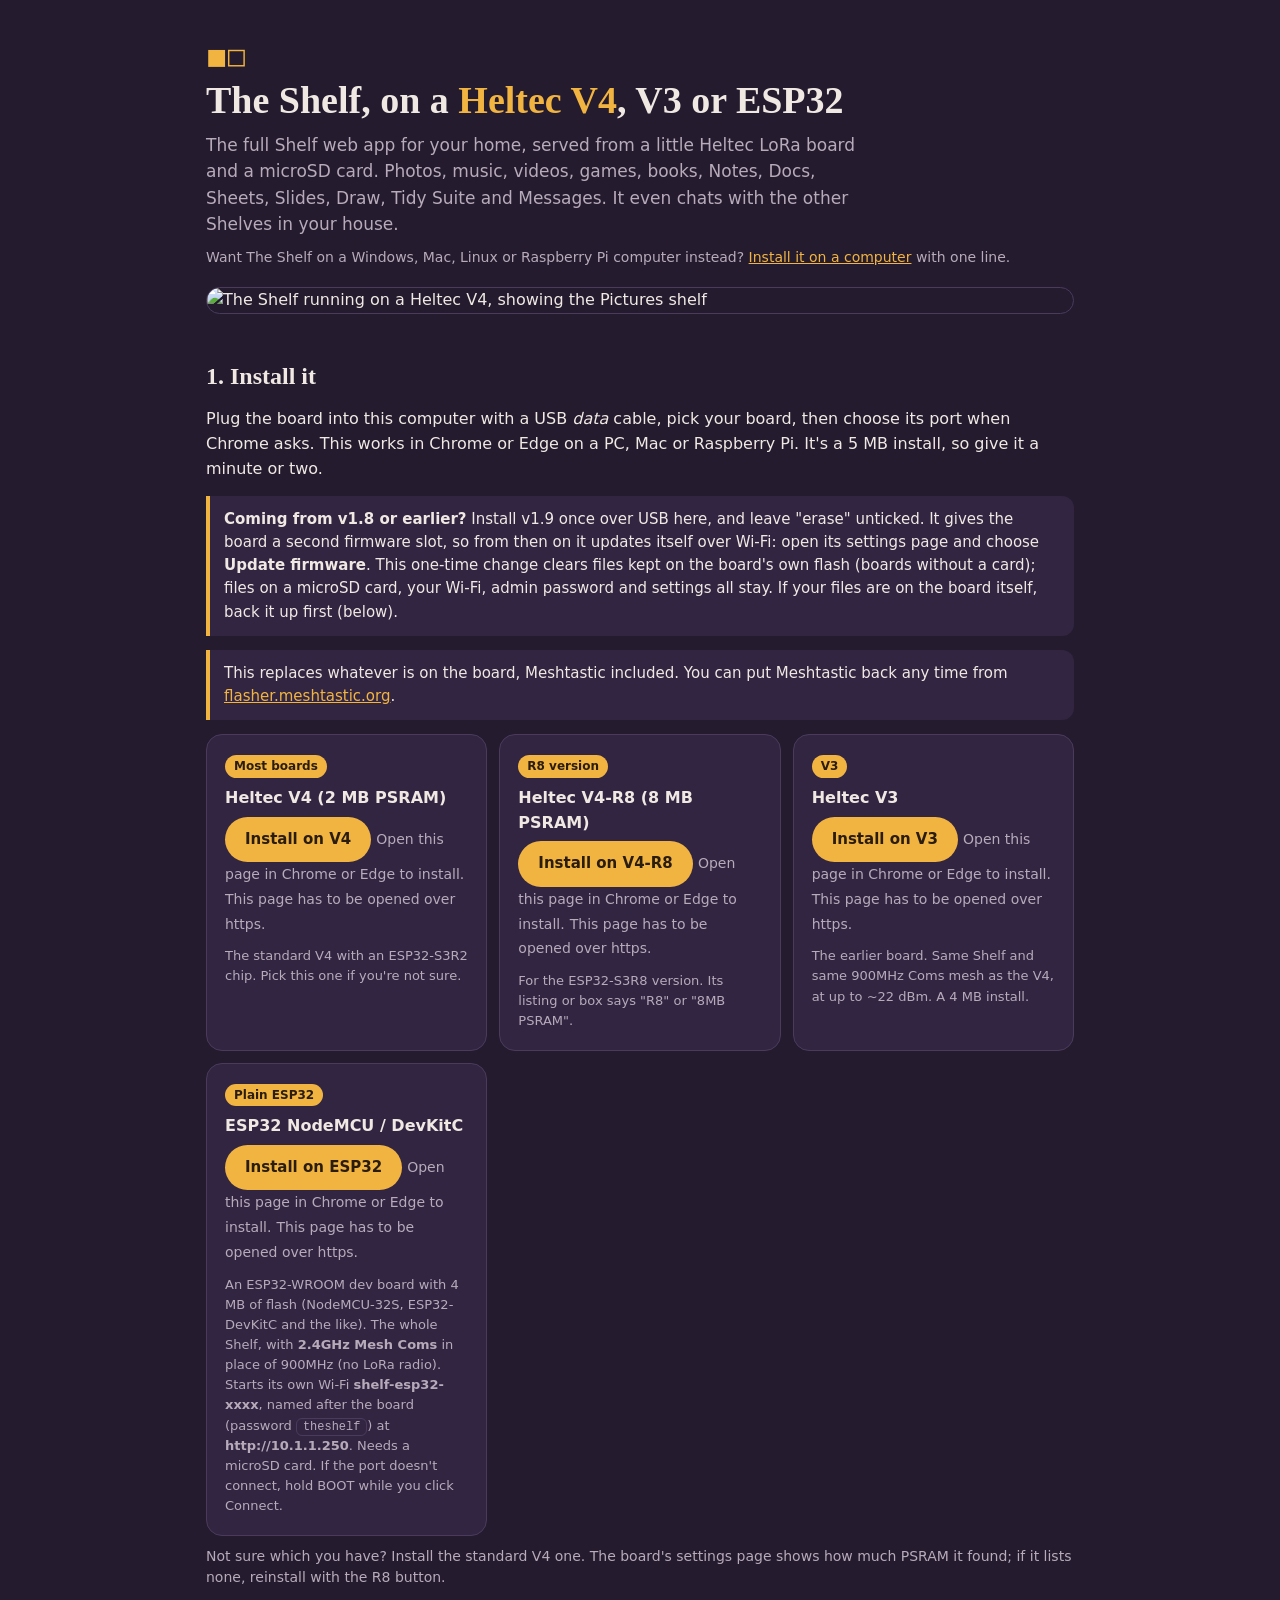
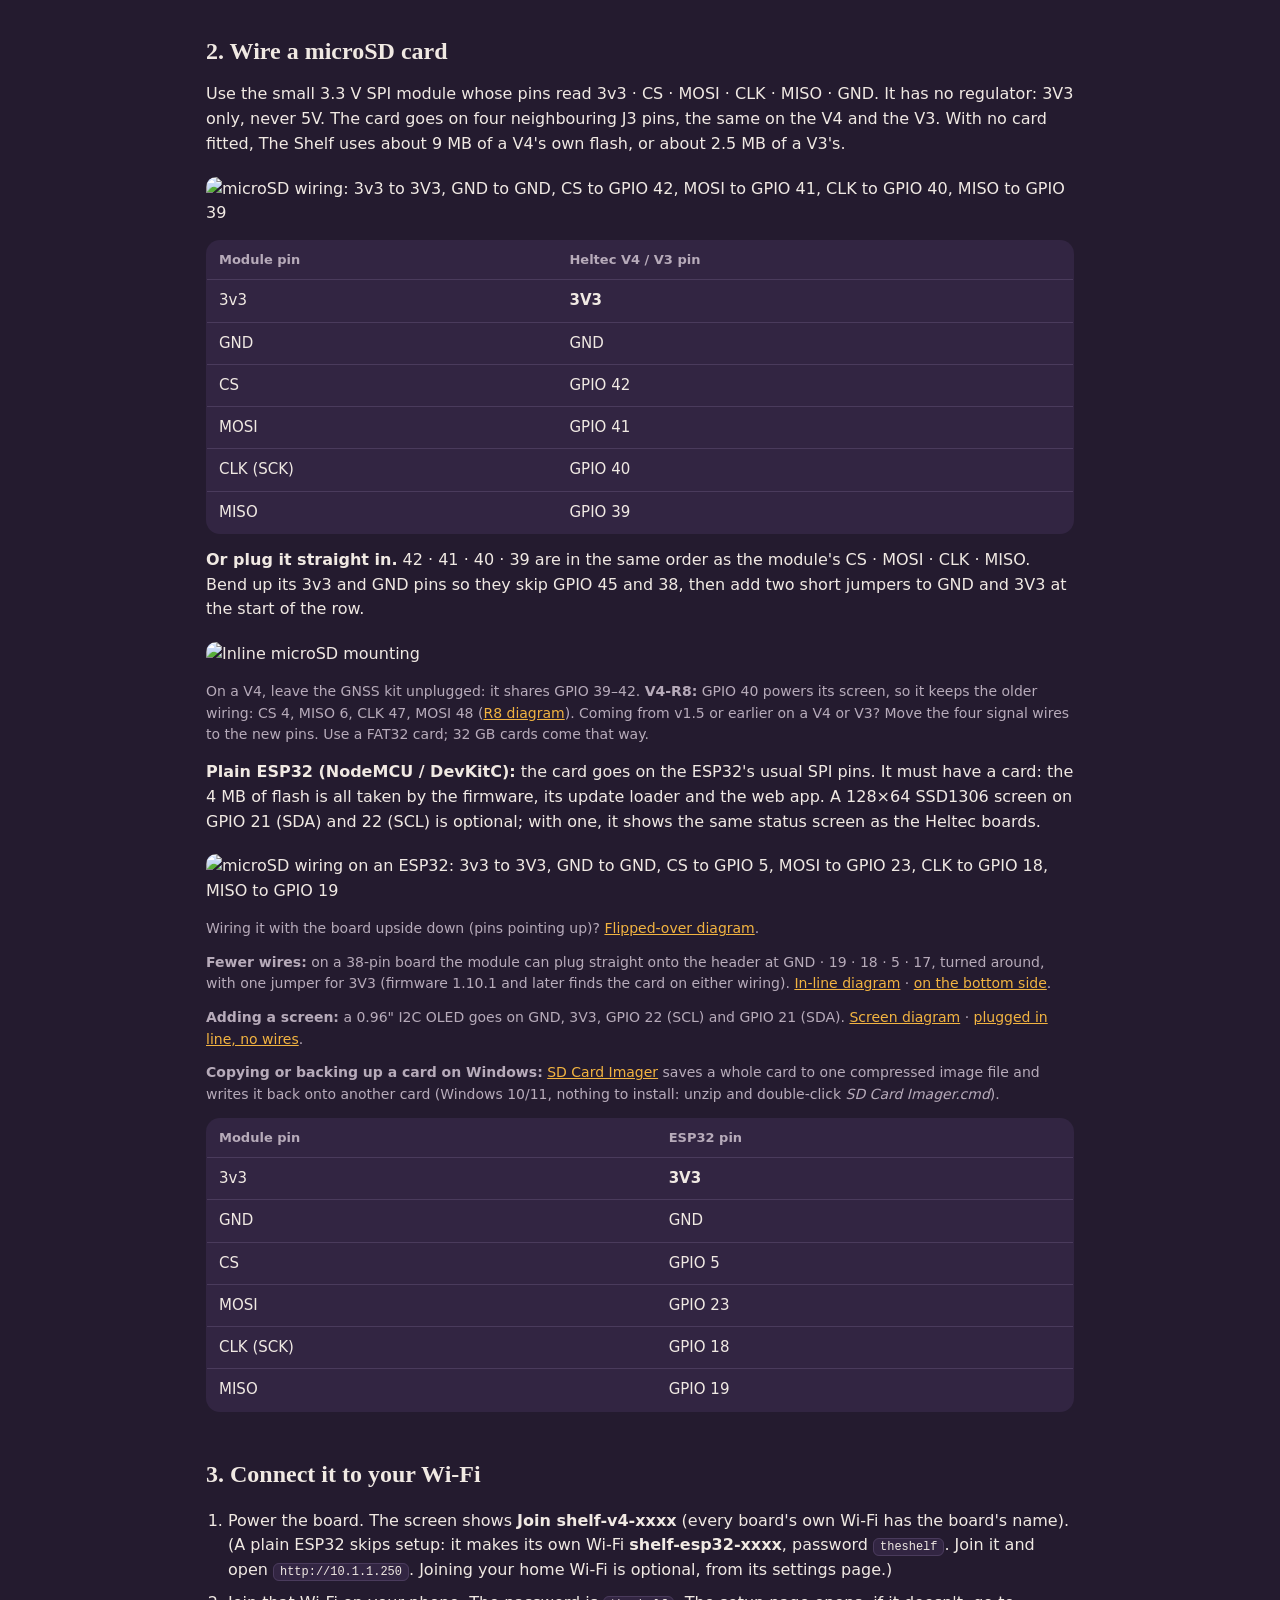
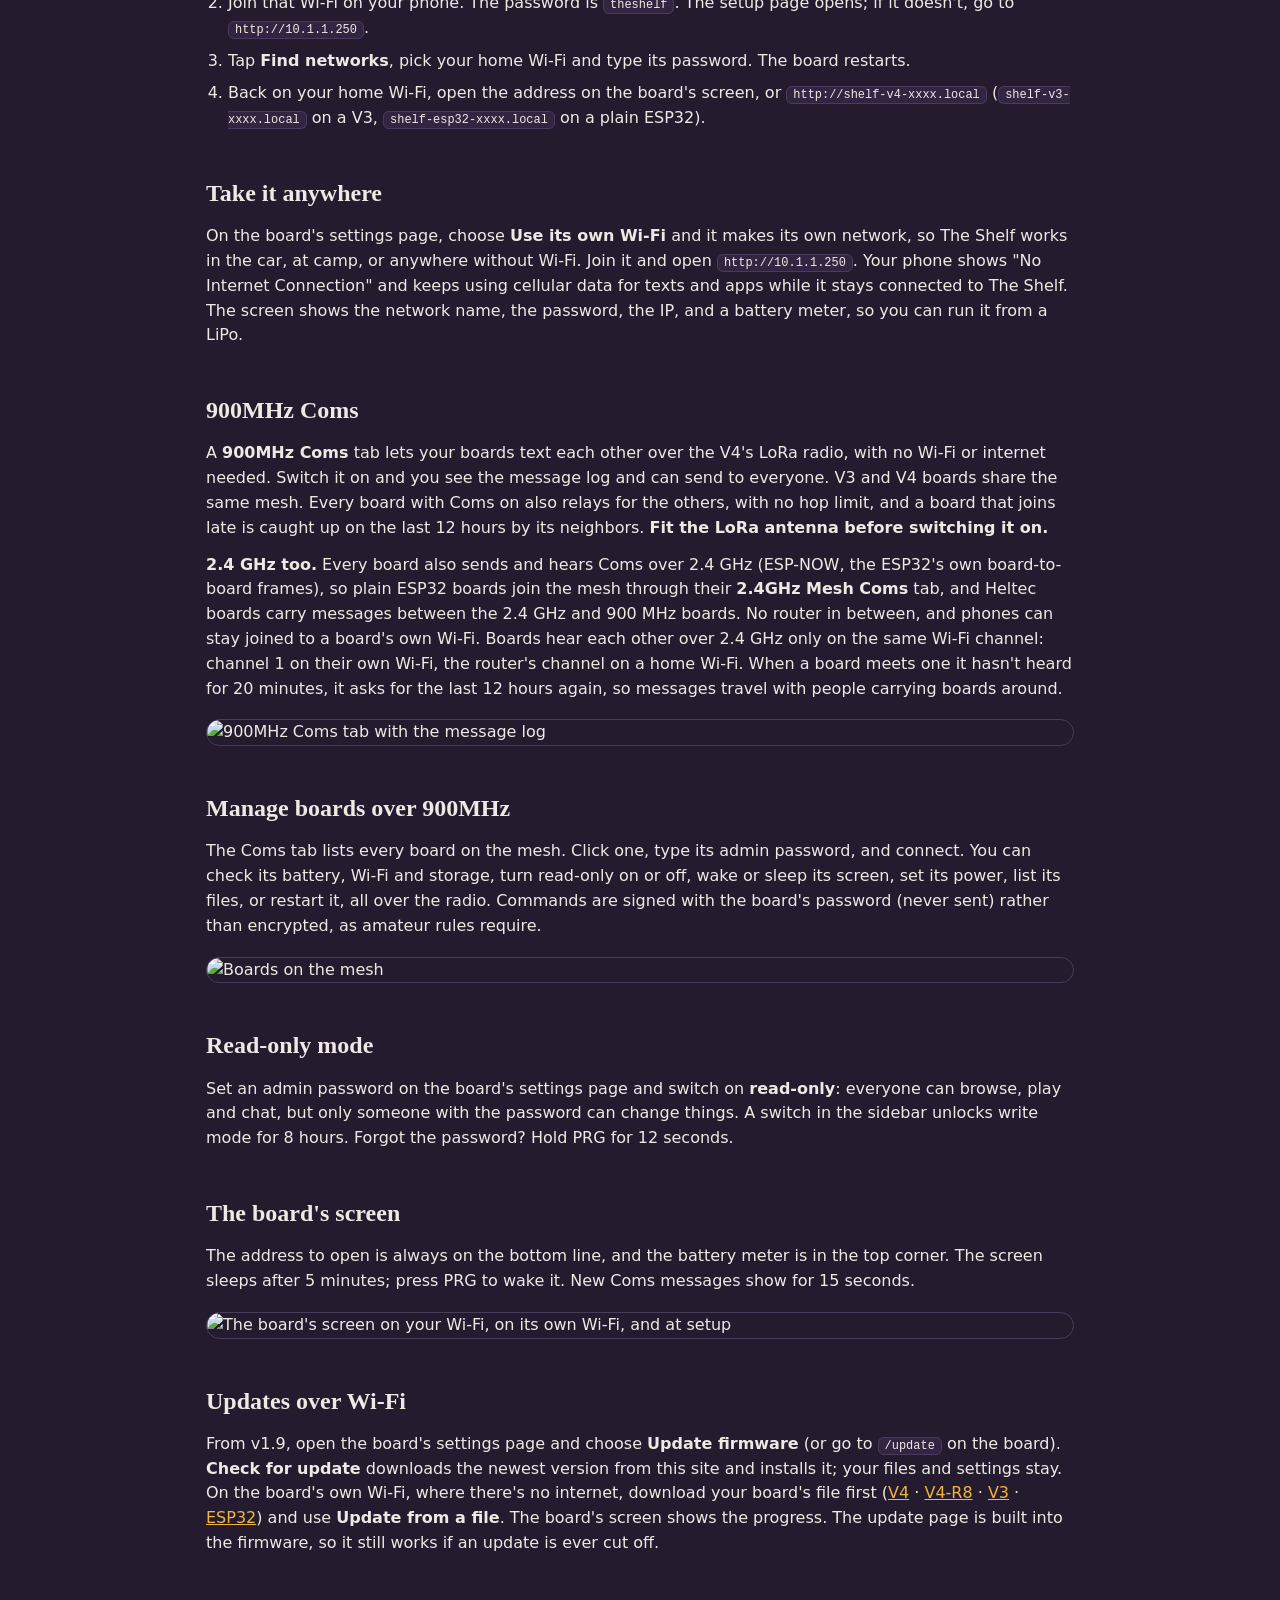
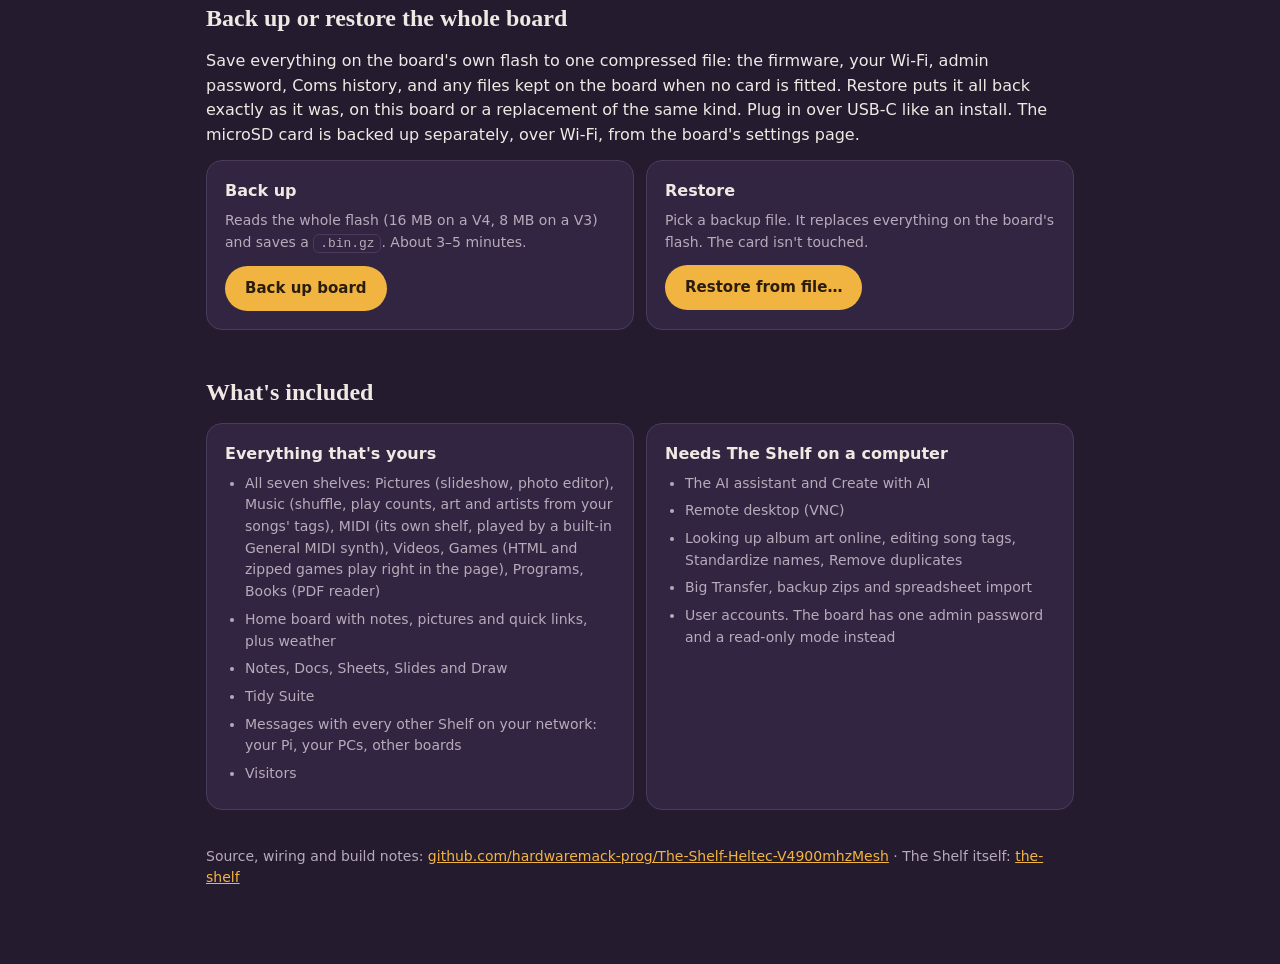
==== docs/index.html @ 6a8ba52c "1.13.1: every board's own Wi-Fi is at http://10.1.1.250 The Heltec V4 and V3 used the ESP32 default " ====
<!doctype html>
<html lang="en">
<head>
<meta charset="utf-8">
<meta name="viewport" content="width=device-width,initial-scale=1">
<title>The Shelf for Heltec &amp; ESP32</title>
<meta name="description" content="Install The Shelf on a Heltec WiFi LoRa 32 V4 or V3, or a plain ESP32 dev board, from your browser.">
<script type="module" src="https://unpkg.com/esp-web-tools@10.1.1/dist/web/install-button.js?module"></script>
<style>
:root{--ink:#241B2F;--surface:#322542;--text:#F0E9E3;--muted:#B7ABBA;--accent:#F2B441;--accent-ink:#2A1D0E;--divider:#4A3B5C;--coral:#E2725B;
  --serif:Georgia,'Iowan Old Style',Charter,serif;--sans:-apple-system,BlinkMacSystemFont,'Segoe UI',system-ui,sans-serif;color-scheme:dark}
*{box-sizing:border-box}
body{margin:0;background:var(--ink);color:var(--text);font-family:var(--sans);line-height:1.55}
.wrap{max-width:900px;margin:0 auto;padding:36px 16px 64px}
.mark{color:var(--accent);font-size:26px;letter-spacing:-2px}
h1{font-family:var(--serif);font-size:38px;margin:4px 0 0;line-height:1.1}
h1 span{color:var(--accent)}
.lead{color:var(--muted);font-size:17px;max-width:660px;margin:10px 0 0}
h2{font-family:var(--serif);font-size:24px;margin:44px 0 12px}
h3{font-size:16px;margin:0 0 6px}
p{margin:0 0 12px}
.grid{display:grid;grid-template-columns:repeat(auto-fit,minmax(260px,1fr));gap:12px}
.card{background:var(--surface);border:1px solid var(--divider);border-radius:16px;padding:18px}
.card small{color:var(--muted);display:block;margin-top:10px;font-size:13px}
.tag{display:inline-block;font-size:12px;font-weight:700;color:var(--accent-ink);background:var(--accent);border-radius:999px;padding:2px 9px;margin-bottom:8px}
esp-web-install-button button{font:inherit;font-weight:700;background:var(--accent);color:var(--accent-ink);border:0;border-radius:999px;padding:11px 20px;cursor:pointer;font-size:15px}
.warn{border-left:4px solid var(--accent);background:var(--surface);padding:12px 14px;border-radius:0 12px 12px 0;margin:14px 0;font-size:15px}
.muted{color:var(--muted);font-size:14px}
table{width:100%;border-collapse:collapse;font-size:15px;background:var(--surface);border:1px solid var(--divider);border-radius:14px;overflow:hidden}
th,td{text-align:left;padding:9px 12px;border-bottom:1px solid var(--divider)}
th{color:var(--muted);font-weight:600;font-size:13px}
tr:last-child td{border-bottom:0}
code{background:var(--surface);border:1px solid var(--divider);border-radius:6px;padding:1px 6px;font-size:.92em}
ol{padding-left:22px}ol li{margin-bottom:8px}
a{color:var(--accent)}
.shot{width:100%;border-radius:14px;border:1px solid var(--divider);display:block;margin:18px 0 0}
ul.ok{padding-left:20px;margin:0}ul.ok li{margin-bottom:6px}
.btn{font:inherit;font-weight:700;background:var(--accent);color:var(--accent-ink);border:0;border-radius:999px;padding:11px 20px;cursor:pointer;font-size:15px}
.btn:disabled{opacity:.5;cursor:default}
.fb-status{margin-top:12px;background:var(--surface);border:1px solid var(--divider);border-radius:14px;padding:14px 16px}
.fb-bar{height:8px;border-radius:999px;background:var(--divider);overflow:hidden;margin-bottom:8px}
.fb-bar div{height:100%;width:0;background:var(--accent);transition:width .2s}
</style>
</head>
<body>
<div class="wrap">
  <div class="mark">&#9724;&#9723;</div>
  <h1>The Shelf, on a <span>Heltec V4</span>, V3 or ESP32</h1>
  <p class="lead">The full Shelf web app for your home, served from a little Heltec LoRa board and a microSD card. Photos, music, videos, games, books, Notes, Docs, Sheets, Slides, Draw, Tidy Suite and Messages. It even chats with the other Shelves in your house.</p>
  <p class="muted" style="margin-top:10px">Want The Shelf on a Windows, Mac, Linux or Raspberry Pi computer instead? <a href="pc.html">Install it on a computer</a> with one line.</p>
  <img class="shot" src="screenshot-pictures.png" alt="The Shelf running on a Heltec V4, showing the Pictures shelf">

  <h2>1. Install it</h2>
  <p>Plug the board into this computer with a USB <i>data</i> cable, pick your board, then choose its port when Chrome asks. This works in Chrome or Edge on a PC, Mac or Raspberry Pi. It's a 5 MB install, so give it a minute or two.</p>
  <div class="warn"><b>Coming from v1.8 or earlier?</b> Install v1.9 once over USB here, and leave "erase" unticked. It gives the board a second firmware slot, so from then on it updates itself over Wi-Fi: open its settings page and choose <b>Update firmware</b>. This one-time change clears files kept on the board's own flash (boards without a card); files on a microSD card, your Wi-Fi, admin password and settings all stay. If your files are on the board itself, back it up first (below).</div>
  <div class="warn">This replaces whatever is on the board, Meshtastic included. You can put Meshtastic back any time from <a href="https://flasher.meshtastic.org">flasher.meshtastic.org</a>.</div>
  <div class="grid">
    <div class="card">
      <span class="tag">Most boards</span>
      <h3>Heltec V4 (2 MB PSRAM)</h3>
      <esp-web-install-button manifest="manifest-shelf-v4.json">
        <button slot="activate">Install on V4</button>
        <span slot="unsupported" class="muted">Open this page in Chrome or Edge to install.</span>
        <span slot="not-allowed" class="muted">This page has to be opened over https.</span>
      </esp-web-install-button>
      <small>The standard V4 with an ESP32-S3R2 chip. Pick this one if you're not sure.</small>
    </div>
    <div class="card">
      <span class="tag">R8 version</span>
      <h3>Heltec V4-R8 (8 MB PSRAM)</h3>
      <esp-web-install-button manifest="manifest-shelf-v4-r8.json">
        <button slot="activate">Install on V4-R8</button>
        <span slot="unsupported" class="muted">Open this page in Chrome or Edge to install.</span>
        <span slot="not-allowed" class="muted">This page has to be opened over https.</span>
      </esp-web-install-button>
      <small>For the ESP32-S3R8 version. Its listing or box says "R8" or "8MB PSRAM".</small>
    </div>
    <div class="card">
      <span class="tag">V3</span>
      <h3>Heltec V3</h3>
      <esp-web-install-button manifest="manifest-shelf-v3.json">
        <button slot="activate">Install on V3</button>
        <span slot="unsupported" class="muted">Open this page in Chrome or Edge to install.</span>
        <span slot="not-allowed" class="muted">This page has to be opened over https.</span>
      </esp-web-install-button>
      <small>The earlier board. Same Shelf and same 900MHz Coms mesh as the V4, at up to ~22 dBm. A 4 MB install.</small>
    </div>
    <div class="card">
      <span class="tag">Plain ESP32</span>
      <h3>ESP32 NodeMCU / DevKitC</h3>
      <esp-web-install-button manifest="manifest-shelf-esp32.json">
        <button slot="activate">Install on ESP32</button>
        <span slot="unsupported" class="muted">Open this page in Chrome or Edge to install.</span>
        <span slot="not-allowed" class="muted">This page has to be opened over https.</span>
      </esp-web-install-button>
      <small>An ESP32-WROOM dev board with 4 MB of flash (NodeMCU-32S, ESP32-DevKitC and the like). The whole Shelf, with <b>2.4GHz Mesh Coms</b> in place of 900MHz (no LoRa radio). Starts its own Wi-Fi <b>shelf-esp32-xxxx</b>, named after the board (password <code>theshelf</code>) at <b>http://10.1.1.250</b>. Needs a microSD card. If the port doesn't connect, hold BOOT while you click Connect.</small>
    </div>
  </div>
  <p class="muted" style="margin-top:10px">Not sure which you have? Install the standard V4 one. The board's settings page shows how much PSRAM it found; if it lists none, reinstall with the R8 button.</p>

  <h2>2. Wire a microSD card</h2>
  <p>Use the small 3.3 V SPI module whose pins read 3v3 · CS · MOSI · CLK · MISO · GND. It has no regulator: 3V3 only, never 5V. The card goes on four neighbouring J3 pins, the same on the V4 and the V3. With no card fitted, The Shelf uses about 9 MB of a V4's own flash, or about 2.5 MB of a V3's.</p>
  <img src="sd-wiring-shelf-v4.png" alt="microSD wiring: 3v3 to 3V3, GND to GND, CS to GPIO 42, MOSI to GPIO 41, CLK to GPIO 40, MISO to GPIO 39" style="width:100%;max-width:900px;border-radius:10px;margin:8px 0 14px">
  <table>
    <tr><th>Module pin</th><th>Heltec V4 / V3 pin</th></tr>
    <tr><td>3v3</td><td><b>3V3</b></td></tr>
    <tr><td>GND</td><td>GND</td></tr>
    <tr><td>CS</td><td>GPIO 42</td></tr>
    <tr><td>MOSI</td><td>GPIO 41</td></tr>
    <tr><td>CLK (SCK)</td><td>GPIO 40</td></tr>
    <tr><td>MISO</td><td>GPIO 39</td></tr>
  </table>
  <p style="margin-top:14px"><b>Or plug it straight in.</b> 42 · 41 · 40 · 39 are in the same order as the module's CS · MOSI · CLK · MISO. Bend up its 3v3 and GND pins so they skip GPIO 45 and 38, then add two short jumpers to GND and 3V3 at the start of the row.</p>
  <img src="sd-inline-shelf.png" alt="Inline microSD mounting" style="width:100%;max-width:900px;border-radius:10px;margin:8px 0 14px">
  <p class="muted">On a V4, leave the GNSS kit unplugged: it shares GPIO 39–42. <b>V4-R8:</b> GPIO 40 powers its screen, so it keeps the older wiring: CS 4, MISO 6, CLK 47, MOSI 48 (<a href="sd-wiring-shelf-v4-r8.png">R8 diagram</a>). Coming from v1.5 or earlier on a V4 or V3? Move the four signal wires to the new pins. Use a FAT32 card; 32 GB cards come that way.</p>
  <p style="margin-top:14px"><b>Plain ESP32 (NodeMCU / DevKitC):</b> the card goes on the ESP32's usual SPI pins. It must have a card: the 4 MB of flash is all taken by the firmware, its update loader and the web app. A 128&times;64 SSD1306 screen on GPIO 21 (SDA) and 22 (SCL) is optional; with one, it shows the same status screen as the Heltec boards.</p>
  <img src="sd-wiring-shelf-esp32.png" alt="microSD wiring on an ESP32: 3v3 to 3V3, GND to GND, CS to GPIO 5, MOSI to GPIO 23, CLK to GPIO 18, MISO to GPIO 19" style="width:100%;max-width:900px;border-radius:10px;margin:8px 0 14px">
  <p class="muted">Wiring it with the board upside down (pins pointing up)? <a href="sd-wiring-shelf-esp32-flipped.png">Flipped-over diagram</a>.</p>
  <p class="muted"><b>Fewer wires:</b> on a 38-pin board the module can plug straight onto the header at GND · 19 · 18 · 5 · 17, turned around, with one jumper for 3V3 (firmware 1.10.1 and later finds the card on either wiring). <a href="sd-wiring-shelf-esp32-inline.png">In-line diagram</a> · <a href="sd-wiring-shelf-esp32-inline-flipped.png">on the bottom side</a>.</p>
  <p class="muted"><b>Adding a screen:</b> a 0.96" I2C OLED goes on GND, 3V3, GPIO 22 (SCL) and GPIO 21 (SDA). <a href="oled-wiring-shelf-esp32.png">Screen diagram</a> · <a href="oled-wiring-shelf-esp32-inline.png">plugged in line, no wires</a>.</p>
  <p class="muted"><b>Copying or backing up a card on Windows:</b> <a href="SD-Card-Imager.zip" download>SD Card Imager</a> saves a whole card to one compressed image file and writes it back onto another card (Windows 10/11, nothing to install: unzip and double-click <i>SD Card Imager.cmd</i>).</p>
  <table>
    <tr><th>Module pin</th><th>ESP32 pin</th></tr>
    <tr><td>3v3</td><td><b>3V3</b></td></tr>
    <tr><td>GND</td><td>GND</td></tr>
    <tr><td>CS</td><td>GPIO 5</td></tr>
    <tr><td>MOSI</td><td>GPIO 23</td></tr>
    <tr><td>CLK (SCK)</td><td>GPIO 18</td></tr>
    <tr><td>MISO</td><td>GPIO 19</td></tr>
  </table>

  <h2>3. Connect it to your Wi-Fi</h2>
  <ol>
    <li>Power the board. The screen shows <b>Join shelf-v4-xxxx</b> (every board's own Wi-Fi has the board's name). (A plain ESP32 skips setup: it makes its own Wi-Fi <b>shelf-esp32-xxxx</b>, password <code>theshelf</code>. Join it and open <code>http://10.1.1.250</code>. Joining your home Wi-Fi is optional, from its settings page.)</li>
    <li>Join that Wi-Fi on your phone. The password is <code>theshelf</code>. The setup page opens; if it doesn't, go to <code>http://10.1.1.250</code>.</li>
    <li>Tap <b>Find networks</b>, pick your home Wi-Fi and type its password. The board restarts.</li>
    <li>Back on your home Wi-Fi, open the address on the board's screen, or <code>http://shelf-v4-xxxx.local</code> (<code>shelf-v3-xxxx.local</code> on a V3, <code>shelf-esp32-xxxx.local</code> on a plain ESP32).</li>
  </ol>

  <h2>Take it anywhere</h2>
  <p>On the board's settings page, choose <b>Use its own Wi-Fi</b> and it makes its own network, so The Shelf works in the car, at camp, or anywhere without Wi-Fi. Join it and open <code>http://10.1.1.250</code>. Your phone shows "No Internet Connection" and keeps using cellular data for texts and apps while it stays connected to The Shelf. The screen shows the network name, the password, the IP, and a battery meter, so you can run it from a LiPo.</p>

  <h2>900MHz Coms</h2>
  <p>A <b>900MHz Coms</b> tab lets your boards text each other over the V4's LoRa radio, with no Wi-Fi or internet needed. Switch it on and you see the message log and can send to everyone. V3 and V4 boards share the same mesh. Every board with Coms on also relays for the others, with no hop limit, and a board that joins late is caught up on the last 12 hours by its neighbors. <b>Fit the LoRa antenna before switching it on.</b></p>
  <p><b>2.4 GHz too.</b> Every board also sends and hears Coms over 2.4 GHz (ESP-NOW, the ESP32's own board-to-board frames), so plain ESP32 boards join the mesh through their <b>2.4GHz Mesh Coms</b> tab, and Heltec boards carry messages between the 2.4 GHz and 900 MHz boards. No router in between, and phones can stay joined to a board's own Wi-Fi. Boards hear each other over 2.4 GHz only on the same Wi-Fi channel: channel 1 on their own Wi-Fi, the router's channel on a home Wi-Fi. When a board meets one it hasn't heard for 20 minutes, it asks for the last 12 hours again, so messages travel with people carrying boards around.</p>
  <img class="shot" src="screenshots/coms-desktop.png" alt="900MHz Coms tab with the message log">
  <h2>Manage boards over 900MHz</h2>
  <p>The Coms tab lists every board on the mesh. Click one, type its admin password, and connect. You can check its battery, Wi-Fi and storage, turn read-only on or off, wake or sleep its screen, set its power, list its files, or restart it, all over the radio. Commands are signed with the board's password (never sent) rather than encrypted, as amateur rules require.</p>
  <img class="shot" src="screenshots/coms-devices.png" alt="Boards on the mesh">
  <h2>Read-only mode</h2>
  <p>Set an admin password on the board's settings page and switch on <b>read-only</b>: everyone can browse, play and chat, but only someone with the password can change things. A switch in the sidebar unlocks write mode for 8 hours. Forgot the password? Hold PRG for 12 seconds.</p>
  <h2>The board's screen</h2>
  <p>The address to open is always on the bottom line, and the battery meter is in the top corner. The screen sleeps after 5 minutes; press PRG to wake it. New Coms messages show for 15 seconds.</p>
  <img class="shot" src="screenshots/oled-all.png" alt="The board's screen on your Wi-Fi, on its own Wi-Fi, and at setup" style="image-rendering:pixelated">


  <h2>Updates over Wi-Fi</h2>
  <p>From v1.9, open the board's settings page and choose <b>Update firmware</b> (or go to <code>/update</code> on the board). <b>Check for update</b> downloads the newest version from this site and installs it; your files and settings stay. On the board's own Wi-Fi, where there's no internet, download your board's file first (<a href="firmware/shelf-v4-main.bin" download>V4</a> · <a href="firmware/shelf-v4-r8-main.bin" download>V4-R8</a> · <a href="firmware/shelf-v3-main.bin" download>V3</a> · <a href="firmware/shelf-esp32-main.bin" download>ESP32</a>) and use <b>Update from a file</b>. The board's screen shows the progress. The update page is built into the firmware, so it still works if an update is ever cut off.</p>

  <h2 id="backup">Back up or restore the whole board</h2>
  <p>Save everything on the board's own flash to one compressed file: the firmware, your Wi-Fi, admin password, Coms history, and any files kept on the board when no card is fitted. Restore puts it all back exactly as it was, on this board or a replacement of the same kind. Plug in over USB-C like an install. The microSD card is backed up separately, over Wi-Fi, from the board's settings page.</p>
  <div class="grid">
    <div class="card">
      <h3>Back up</h3>
      <p class="muted">Reads the whole flash (16 MB on a V4, 8 MB on a V3) and saves a <code>.bin.gz</code>. About 3–5 minutes.</p>
      <button class="btn" id="fbBackup">Back up board</button>
    </div>
    <div class="card">
      <h3>Restore</h3>
      <p class="muted">Pick a backup file. It replaces everything on the board's flash. The card isn't touched.</p>
      <button class="btn" id="fbRestore">Restore from file…</button>
      <input type="file" id="fbFile" accept=".gz,.bin" hidden>
    </div>
  </div>
  <div id="fbStatus" class="fb-status" hidden>
    <div class="fb-bar"><div id="fbFill"></div></div>
    <div id="fbMsg" class="muted"></div>
  </div>


  <h2>What's included</h2>
  <div class="grid">
    <div class="card"><h3>Everything that's yours</h3><ul class="ok muted">
      <li>All seven shelves: Pictures (slideshow, photo editor), Music (shuffle, play counts, art and artists from your songs' tags), MIDI (its own shelf, played by a built-in General MIDI synth), Videos, Games (HTML and zipped games play right in the page), Programs, Books (PDF reader)</li>
      <li>Home board with notes, pictures and quick links, plus weather</li>
      <li>Notes, Docs, Sheets, Slides and Draw</li>
      <li>Tidy Suite</li>
      <li>Messages with every other Shelf on your network: your Pi, your PCs, other boards</li>
      <li>Visitors</li>
    </ul></div>
    <div class="card"><h3>Needs The Shelf on a computer</h3><ul class="ok muted">
      <li>The AI assistant and Create with AI</li>
      <li>Remote desktop (VNC)</li>
      <li>Looking up album art online, editing song tags, Standardize names, Remove duplicates</li>
      <li>Big Transfer, backup zips and spreadsheet import</li>
      <li>User accounts. The board has one admin password and a read-only mode instead</li>
    </ul></div>
  </div>

  <p class="muted" style="margin-top:36px">Source, wiring and build notes: <a href="https://github.com/hardwaremack-prog/The-Shelf-Heltec-V4900mhzMesh">github.com/hardwaremack-prog/The-Shelf-Heltec-V4900mhzMesh</a> &middot; The Shelf itself: <a href="https://github.com/hardwaremack-prog/the-shelf">the-shelf</a></p>
</div>
<script type="module">
// Whole-board flash backup and restore over USB, with esptool-js.
const ESPTOOL = 'https://unpkg.com/esptool-js@0.5.7/bundle.js';
const $ = id => document.getElementById(id);
const busy = on => { $('fbBackup').disabled = $('fbRestore').disabled = on; };
const show = (msg, frac) => {
  $('fbStatus').hidden = false; $('fbMsg').textContent = msg;
  if (frac != null) $('fbFill').style.width = Math.round(frac * 100) + '%';
};
const mb = n => n < 1048576 ? Math.max(1, Math.round(n / 1024)) + ' KB' : (n / 1048576).toFixed(1) + ' MB';

if (!('serial' in navigator)) {
  for (const id of ['fbBackup', 'fbRestore']) $(id).disabled = true;
  show('Open this page in Chrome or Edge on a computer to back up or restore over USB.');
}

async function connect() {
  const { ESPLoader, Transport } = await import(ESPTOOL);
  const port = await navigator.serial.requestPort();
  const transport = new Transport(port, true);
  const terminal = { clean() {}, writeLine() {}, write() {} };
  const loader = new ESPLoader({ transport, baudrate: 921600, romBaudrate: 115200, terminal });
  show('Connecting to the board…', 0);
  const chip = await loader.main();
  const bytes = (await loader.getFlashSize()) * 1024;
  if (!bytes) throw new Error("Couldn't read the board's flash size.");
  return { loader, transport, chip, bytes };
}
async function done(c) {
  try { await c.loader.after('hard_reset'); } catch {}
  try { await c.transport.disconnect(); } catch {}
}
function friendly(e) {
  const m = String(e && e.message || e);
  if (/No port selected|NotFoundError/i.test(m)) return 'No board picked.';
  if (/open|busy|in use/i.test(m)) return 'The port is busy. Close any other page or app using the board (another tab, Arduino, a serial monitor) and try again.';
  return m + '. Unplug the board, plug it back in, and try again. If it keeps failing, hold BOOT while plugging it in.';
}

$('fbBackup').onclick = async () => {
  let c; busy(true);
  try {
    c = await connect();
    const t0 = Date.now();
    const data = await c.loader.readFlash(0, c.bytes, (_p, got, total) => {
      const s = (Date.now() - t0) / 1000, left = got ? s * (total - got) / got : 0;
      show(`Reading ${mb(got)} of ${mb(total)}` + (got > 65536 ? ` · about ${Math.ceil(left / 60)} min left` : ''), got / total);
    });
    await done(c); c = null;
    show('Compressing…', 1);
    const gz = await new Response(new Blob([data]).stream().pipeThrough(new CompressionStream('gzip'))).blob();
    const kind = data.length >= 16 * 1048576 ? 'v4' : data.length >= 8 * 1048576 ? 'v3' : 'board';
    const name = `shelf-${kind}-flash-${new Date().toISOString().slice(0, 10)}.bin.gz`;
    if (window.showSaveFilePicker) {
      try {
        const h = await showSaveFilePicker({ suggestedName: name, types: [{ description: 'Board backup', accept: { 'application/gzip': ['.gz'] } }] });
        const w = await h.createWritable(); await w.write(gz); await w.close();
      } catch (e) { if (e.name === 'AbortError') { show('Backup read but not saved.'); return; } throw e; }
    } else {
      const a = document.createElement('a'); a.href = URL.createObjectURL(gz); a.download = name; a.click();
      setTimeout(() => URL.revokeObjectURL(a.href), 60000);
    }
    show(`Saved ${name}: ${mb(data.length)} of flash in ${mb(gz.size)}. The board has restarted.`, 1);
  } catch (e) { show(friendly(e)); }
  finally { if (c) await done(c); busy(false); }
};

$('fbRestore').onclick = () => $('fbFile').click();
$('fbFile').onchange = async () => {
  const f = $('fbFile').files[0]; $('fbFile').value = '';
  if (!f) return;
  let c; busy(true);
  try {
    show('Opening ' + f.name + '…', 0);
    let data = new Uint8Array(await f.arrayBuffer());
    if (data[0] === 0x1f && data[1] === 0x8b) data = new Uint8Array(await new Response(new Blob([data]).stream().pipeThrough(new DecompressionStream('gzip'))).arrayBuffer());
    if (data.length < 1048576 || data.length % 4096) throw new Error("That file isn't a whole-board backup");
    if (!confirmRestore(f.name, data.length)) { show('Restore cancelled.'); return; }
    c = await connect();
    if (data.length > c.bytes) throw new Error(`That backup is ${mb(data.length)} but this board's flash is ${mb(c.bytes)}. Use a backup from the same kind of board`);
    let bin = '';
    for (let i = 0; i < data.length; i += 0x8000) bin += String.fromCharCode.apply(null, data.subarray(i, i + 0x8000));
    const t0 = Date.now();
    await c.loader.writeFlash({
      fileArray: [{ data: bin, address: 0 }],
      flashSize: 'keep', flashMode: 'keep', flashFreq: 'keep',
      eraseAll: false, compress: true,
      reportProgress: (_i, w, total) => {
        const s = (Date.now() - t0) / 1000, left = w ? s * (total - w) / w : 0;
        show(`Writing ${Math.round(w / total * 100)}%` + (w > 65536 ? ` · about ${Math.ceil(left / 60)} min left` : ''), w / total);
      },
    });
    await done(c); c = null;
    show(`Restored ${f.name}. The board has restarted.`, 1);
  } catch (e) { show(friendly(e)); }
  finally { if (c) await done(c); busy(false); }
};
function confirmRestore(name, n) {
  return window.confirm(`Restore ${name} (${mb(n)})?\n\nThis replaces everything on the board's flash: firmware, Wi-Fi, admin password and on-board files. The microSD card isn't touched.`);
}
</script>
</body>
</html>
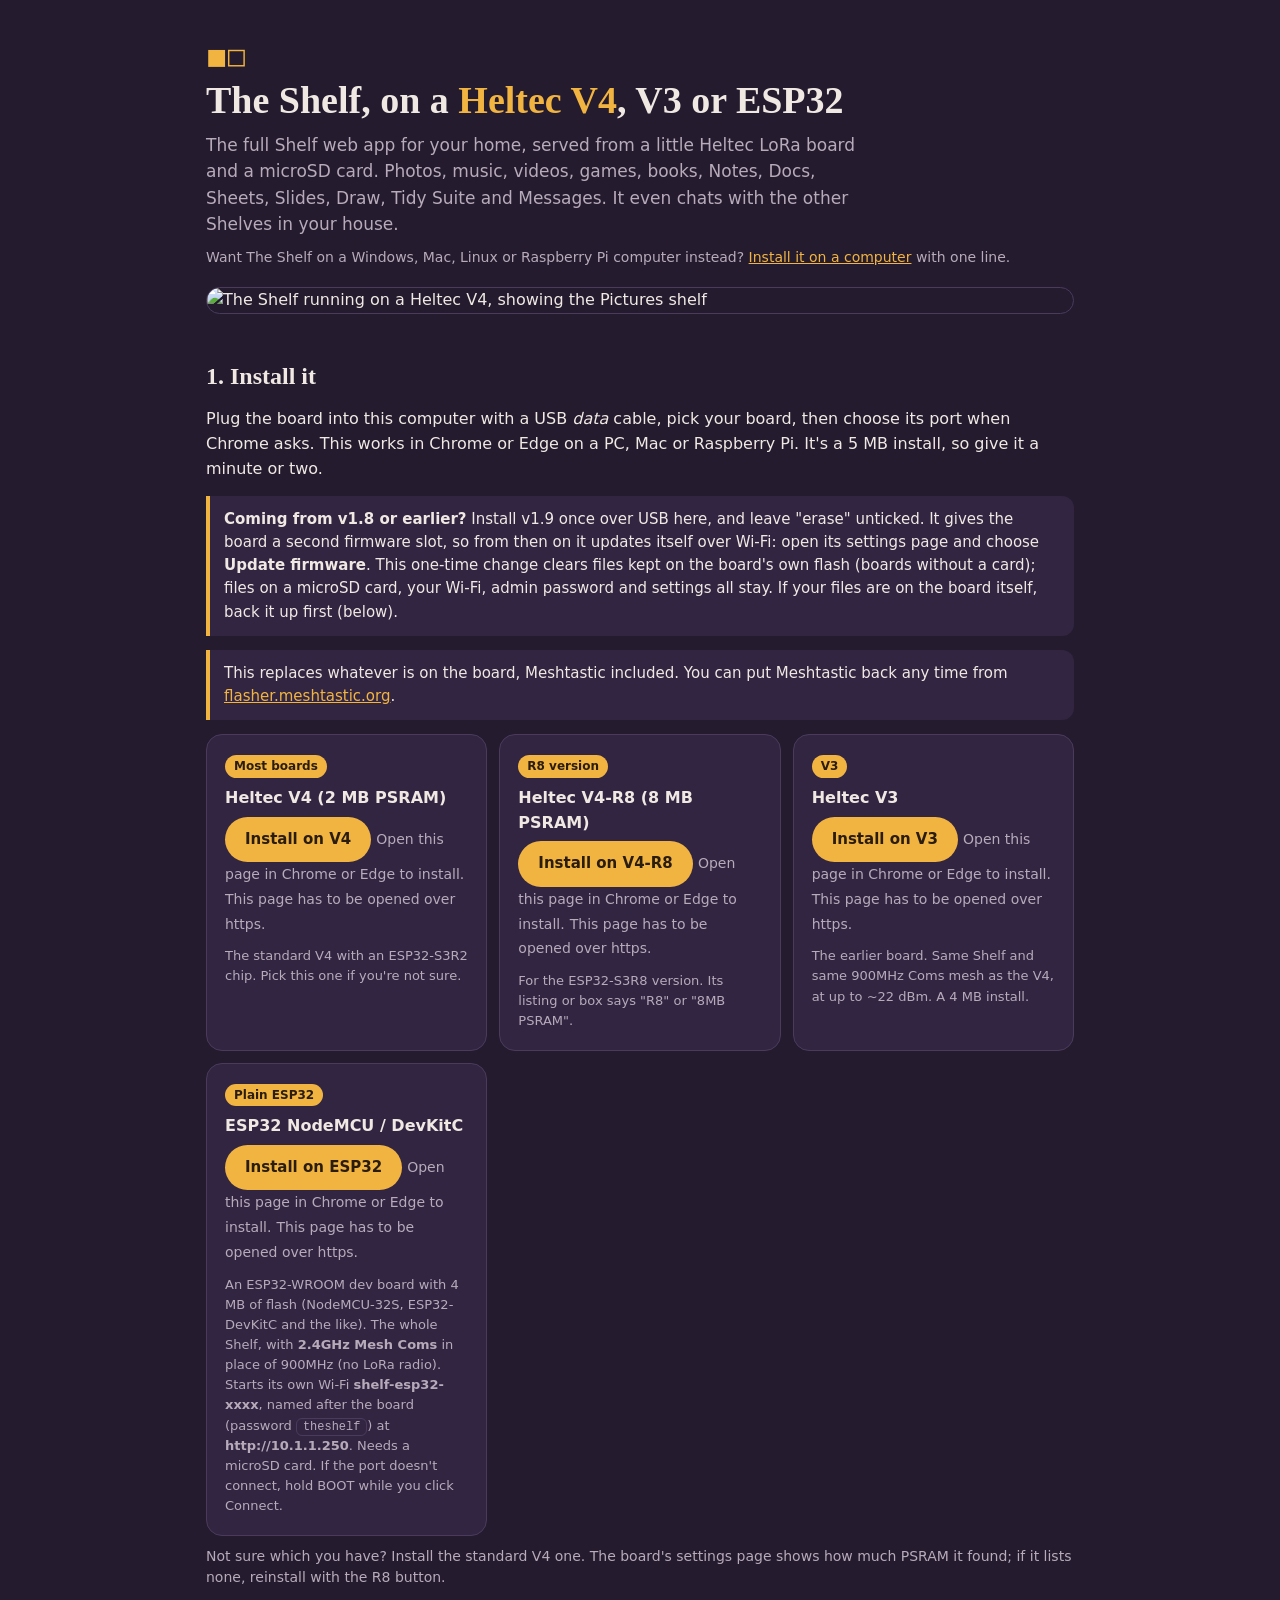
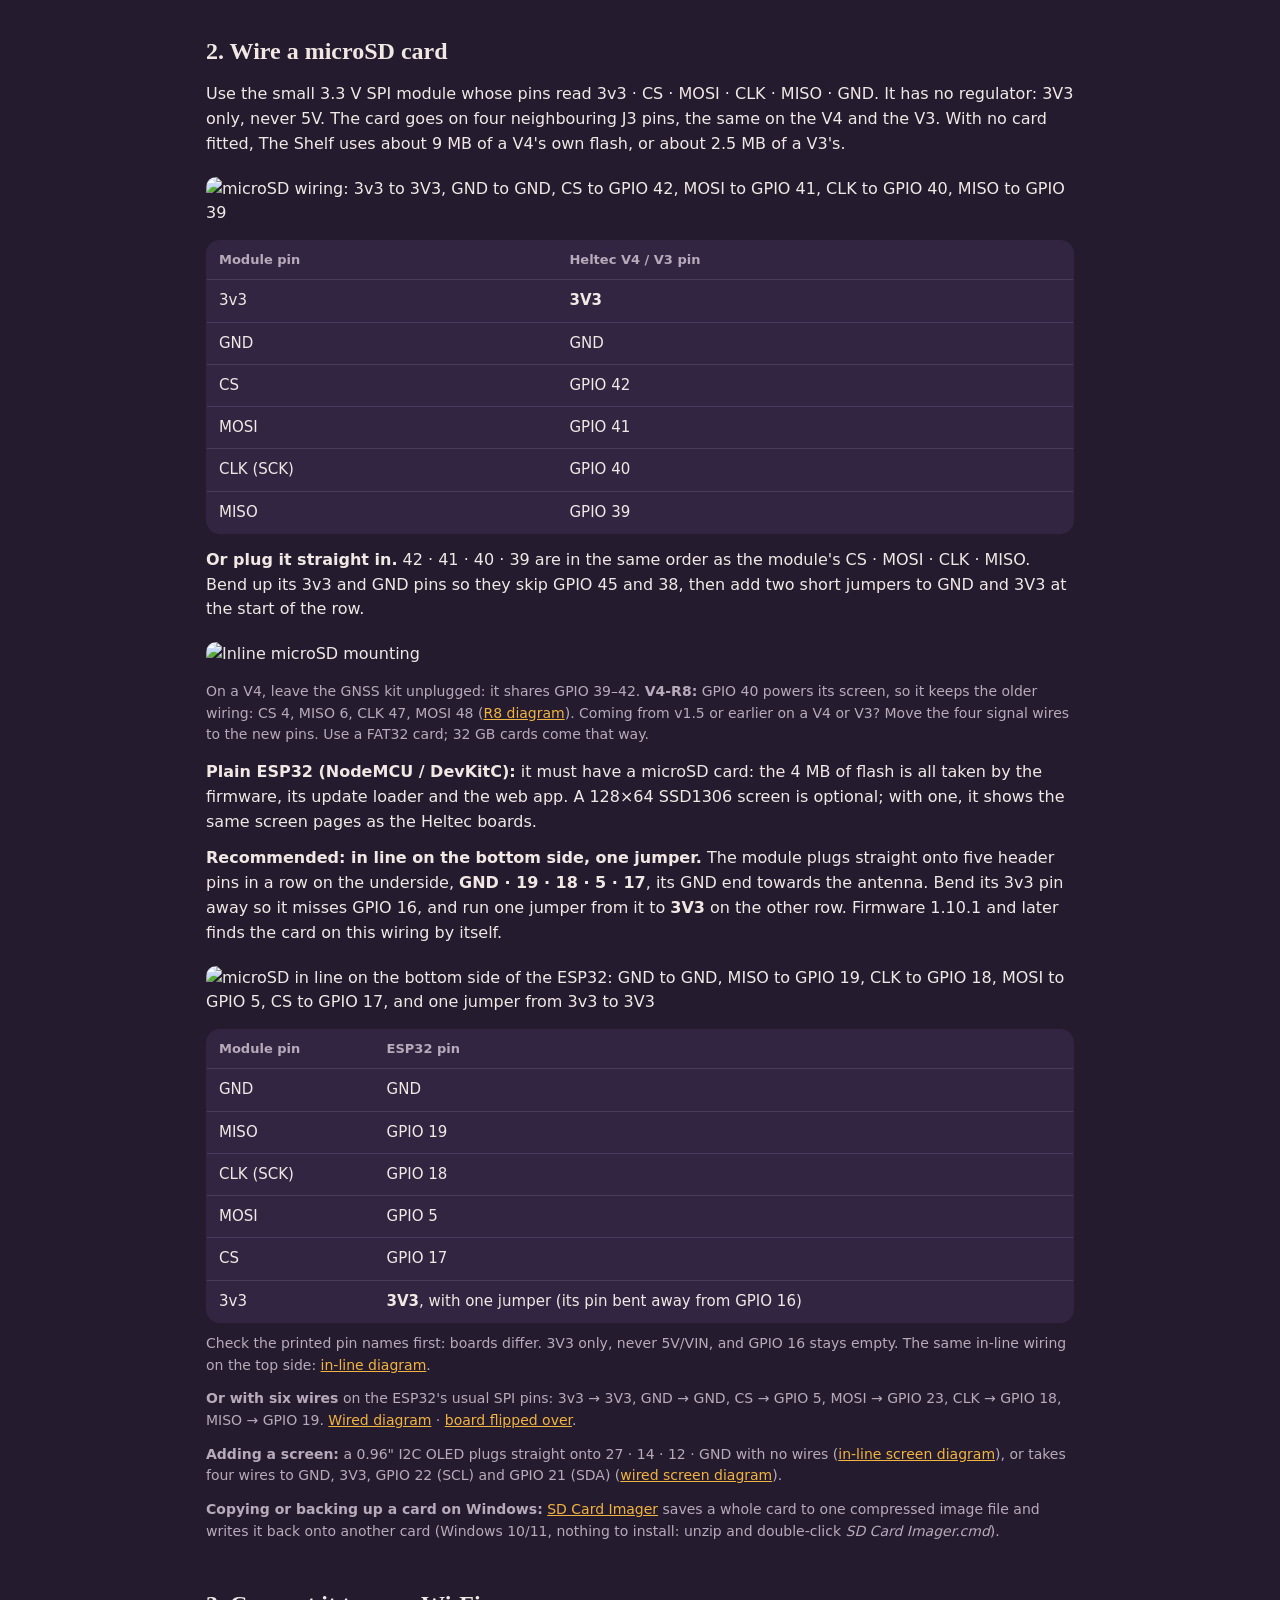
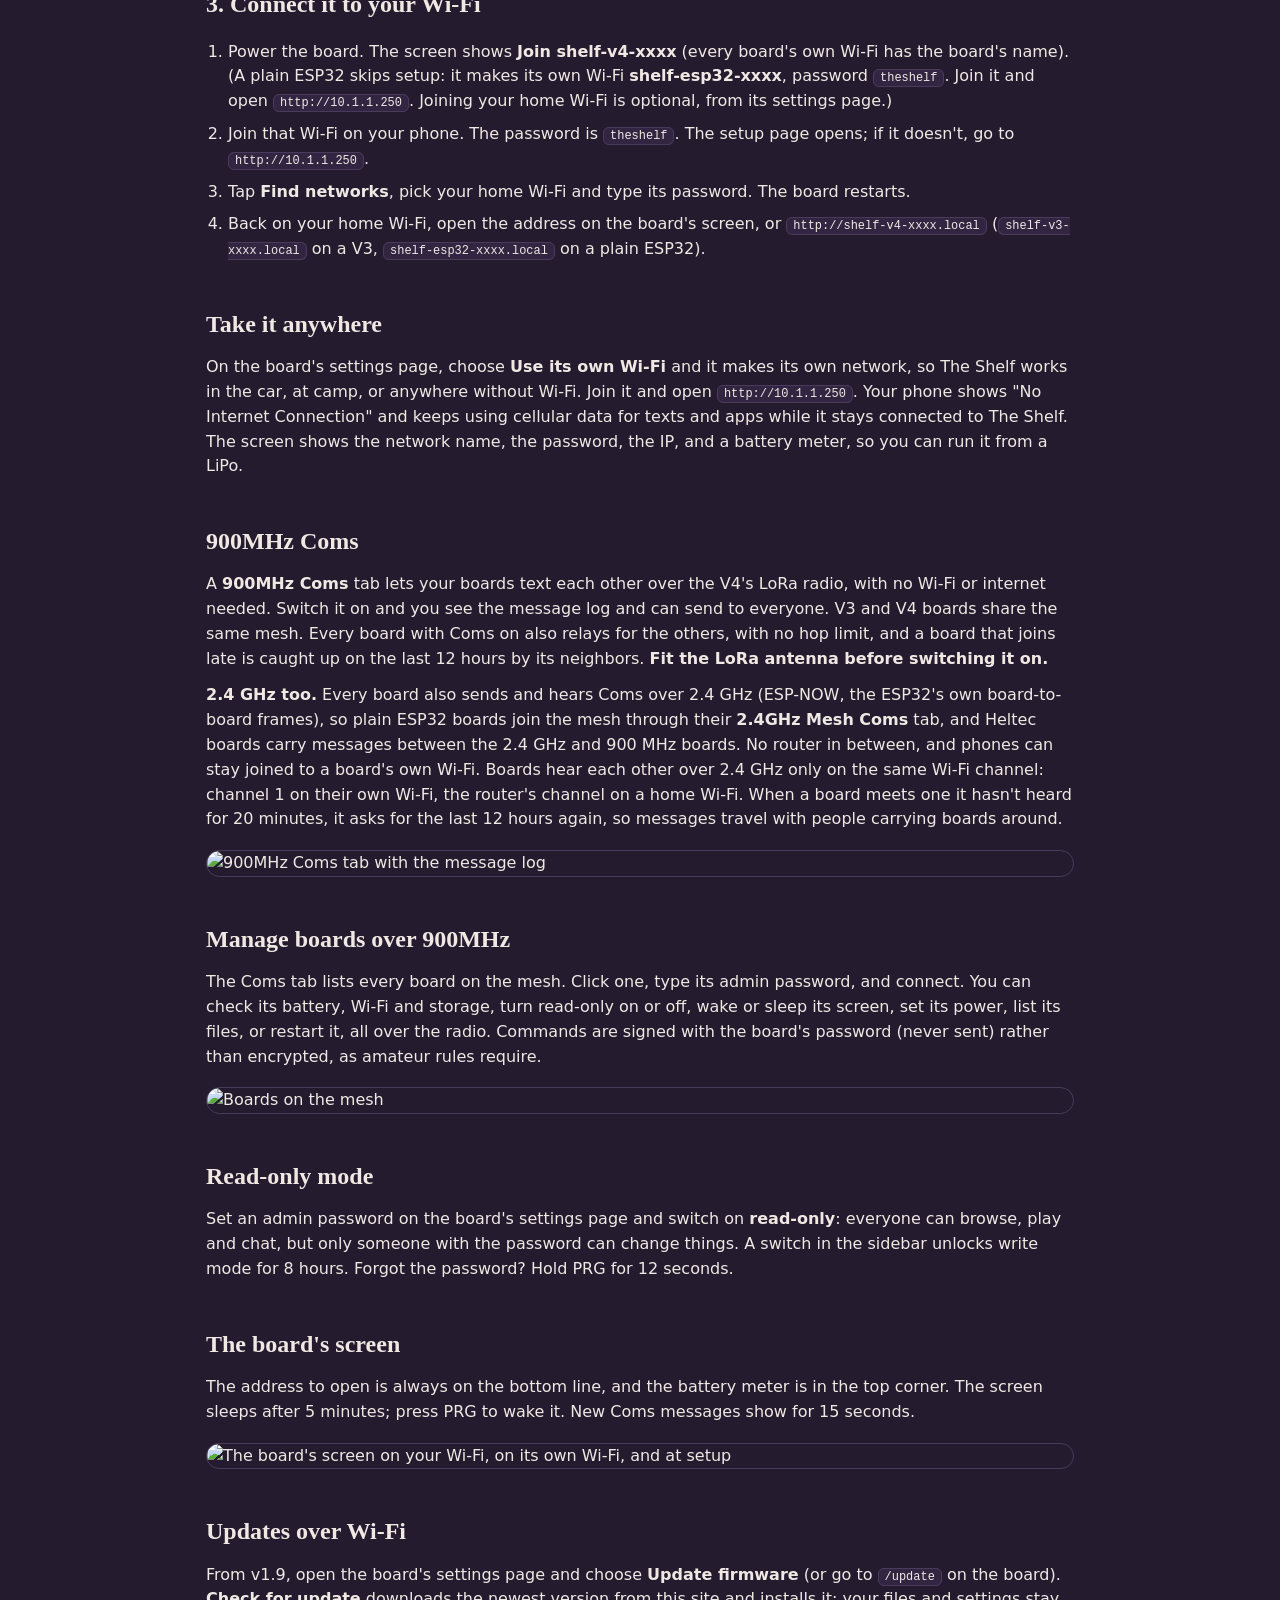
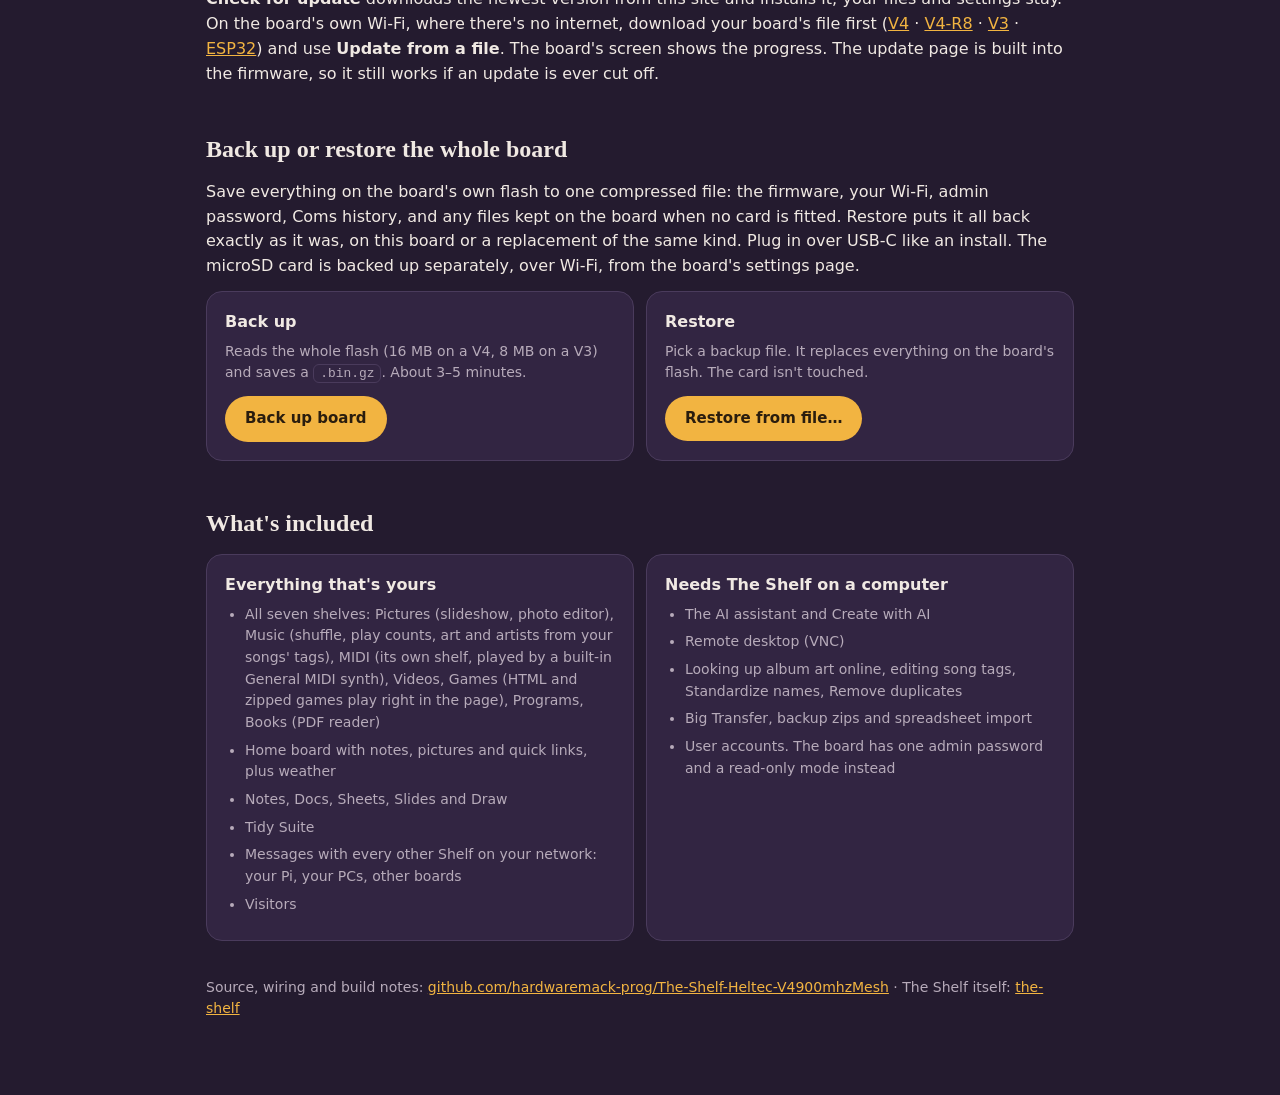
==== commit fab4def5: "Installer page: the in-line bottom-side microSD wiring is the ESP32's main diagram Co-Authored-By: C" ====
--- a/docs/index.html
+++ b/docs/index.html
@@ -113,21 +113,22 @@
   <p style="margin-top:14px"><b>Or plug it straight in.</b> 42 · 41 · 40 · 39 are in the same order as the module's CS · MOSI · CLK · MISO. Bend up its 3v3 and GND pins so they skip GPIO 45 and 38, then add two short jumpers to GND and 3V3 at the start of the row.</p>
   <img src="sd-inline-shelf.png" alt="Inline microSD mounting" style="width:100%;max-width:900px;border-radius:10px;margin:8px 0 14px">
   <p class="muted">On a V4, leave the GNSS kit unplugged: it shares GPIO 39–42. <b>V4-R8:</b> GPIO 40 powers its screen, so it keeps the older wiring: CS 4, MISO 6, CLK 47, MOSI 48 (<a href="sd-wiring-shelf-v4-r8.png">R8 diagram</a>). Coming from v1.5 or earlier on a V4 or V3? Move the four signal wires to the new pins. Use a FAT32 card; 32 GB cards come that way.</p>
-  <p style="margin-top:14px"><b>Plain ESP32 (NodeMCU / DevKitC):</b> the card goes on the ESP32's usual SPI pins. It must have a card: the 4 MB of flash is all taken by the firmware, its update loader and the web app. A 128&times;64 SSD1306 screen on GPIO 21 (SDA) and 22 (SCL) is optional; with one, it shows the same status screen as the Heltec boards.</p>
-  <img src="sd-wiring-shelf-esp32.png" alt="microSD wiring on an ESP32: 3v3 to 3V3, GND to GND, CS to GPIO 5, MOSI to GPIO 23, CLK to GPIO 18, MISO to GPIO 19" style="width:100%;max-width:900px;border-radius:10px;margin:8px 0 14px">
-  <p class="muted">Wiring it with the board upside down (pins pointing up)? <a href="sd-wiring-shelf-esp32-flipped.png">Flipped-over diagram</a>.</p>
-  <p class="muted"><b>Fewer wires:</b> on a 38-pin board the module can plug straight onto the header at GND · 19 · 18 · 5 · 17, turned around, with one jumper for 3V3 (firmware 1.10.1 and later finds the card on either wiring). <a href="sd-wiring-shelf-esp32-inline.png">In-line diagram</a> · <a href="sd-wiring-shelf-esp32-inline-flipped.png">on the bottom side</a>.</p>
-  <p class="muted"><b>Adding a screen:</b> a 0.96" I2C OLED goes on GND, 3V3, GPIO 22 (SCL) and GPIO 21 (SDA). <a href="oled-wiring-shelf-esp32.png">Screen diagram</a> · <a href="oled-wiring-shelf-esp32-inline.png">plugged in line, no wires</a>.</p>
-  <p class="muted"><b>Copying or backing up a card on Windows:</b> <a href="SD-Card-Imager.zip" download>SD Card Imager</a> saves a whole card to one compressed image file and writes it back onto another card (Windows 10/11, nothing to install: unzip and double-click <i>SD Card Imager.cmd</i>).</p>
+  <p style="margin-top:14px"><b>Plain ESP32 (NodeMCU / DevKitC):</b> it must have a microSD card: the 4 MB of flash is all taken by the firmware, its update loader and the web app. A 128&times;64 SSD1306 screen is optional; with one, it shows the same screen pages as the Heltec boards.</p>
+  <p style="margin-top:10px"><b>Recommended: in line on the bottom side, one jumper.</b> The module plugs straight onto five header pins in a row on the underside, <b>GND · 19 · 18 · 5 · 17</b>, its GND end towards the antenna. Bend its 3v3 pin away so it misses GPIO 16, and run one jumper from it to <b>3V3</b> on the other row. Firmware 1.10.1 and later finds the card on this wiring by itself.</p>
+  <img src="sd-wiring-shelf-esp32-inline-flipped.png" alt="microSD in line on the bottom side of the ESP32: GND to GND, MISO to GPIO 19, CLK to GPIO 18, MOSI to GPIO 5, CS to GPIO 17, and one jumper from 3v3 to 3V3" style="width:100%;max-width:900px;border-radius:10px;margin:8px 0 14px">
   <table>
     <tr><th>Module pin</th><th>ESP32 pin</th></tr>
-    <tr><td>3v3</td><td><b>3V3</b></td></tr>
     <tr><td>GND</td><td>GND</td></tr>
-    <tr><td>CS</td><td>GPIO 5</td></tr>
-    <tr><td>MOSI</td><td>GPIO 23</td></tr>
+    <tr><td>MISO</td><td>GPIO 19</td></tr>
     <tr><td>CLK (SCK)</td><td>GPIO 18</td></tr>
-    <tr><td>MISO</td><td>GPIO 19</td></tr>
+    <tr><td>MOSI</td><td>GPIO 5</td></tr>
+    <tr><td>CS</td><td>GPIO 17</td></tr>
+    <tr><td>3v3</td><td><b>3V3</b>, with one jumper (its pin bent away from GPIO 16)</td></tr>
   </table>
+  <p class="muted" style="margin-top:10px">Check the printed pin names first: boards differ. 3V3 only, never 5V/VIN, and GPIO 16 stays empty. The same in-line wiring on the top side: <a href="sd-wiring-shelf-esp32-inline.png">in-line diagram</a>.</p>
+  <p class="muted"><b>Or with six wires</b> on the ESP32's usual SPI pins: 3v3 → 3V3, GND → GND, CS → GPIO 5, MOSI → GPIO 23, CLK → GPIO 18, MISO → GPIO 19. <a href="sd-wiring-shelf-esp32.png">Wired diagram</a> · <a href="sd-wiring-shelf-esp32-flipped.png">board flipped over</a>.</p>
+  <p class="muted"><b>Adding a screen:</b> a 0.96" I2C OLED plugs straight onto 27 · 14 · 12 · GND with no wires (<a href="oled-wiring-shelf-esp32-inline.png">in-line screen diagram</a>), or takes four wires to GND, 3V3, GPIO 22 (SCL) and GPIO 21 (SDA) (<a href="oled-wiring-shelf-esp32.png">wired screen diagram</a>).</p>
+  <p class="muted"><b>Copying or backing up a card on Windows:</b> <a href="SD-Card-Imager.zip" download>SD Card Imager</a> saves a whole card to one compressed image file and writes it back onto another card (Windows 10/11, nothing to install: unzip and double-click <i>SD Card Imager.cmd</i>).</p>
 
   <h2>3. Connect it to your Wi-Fi</h2>
   <ol>
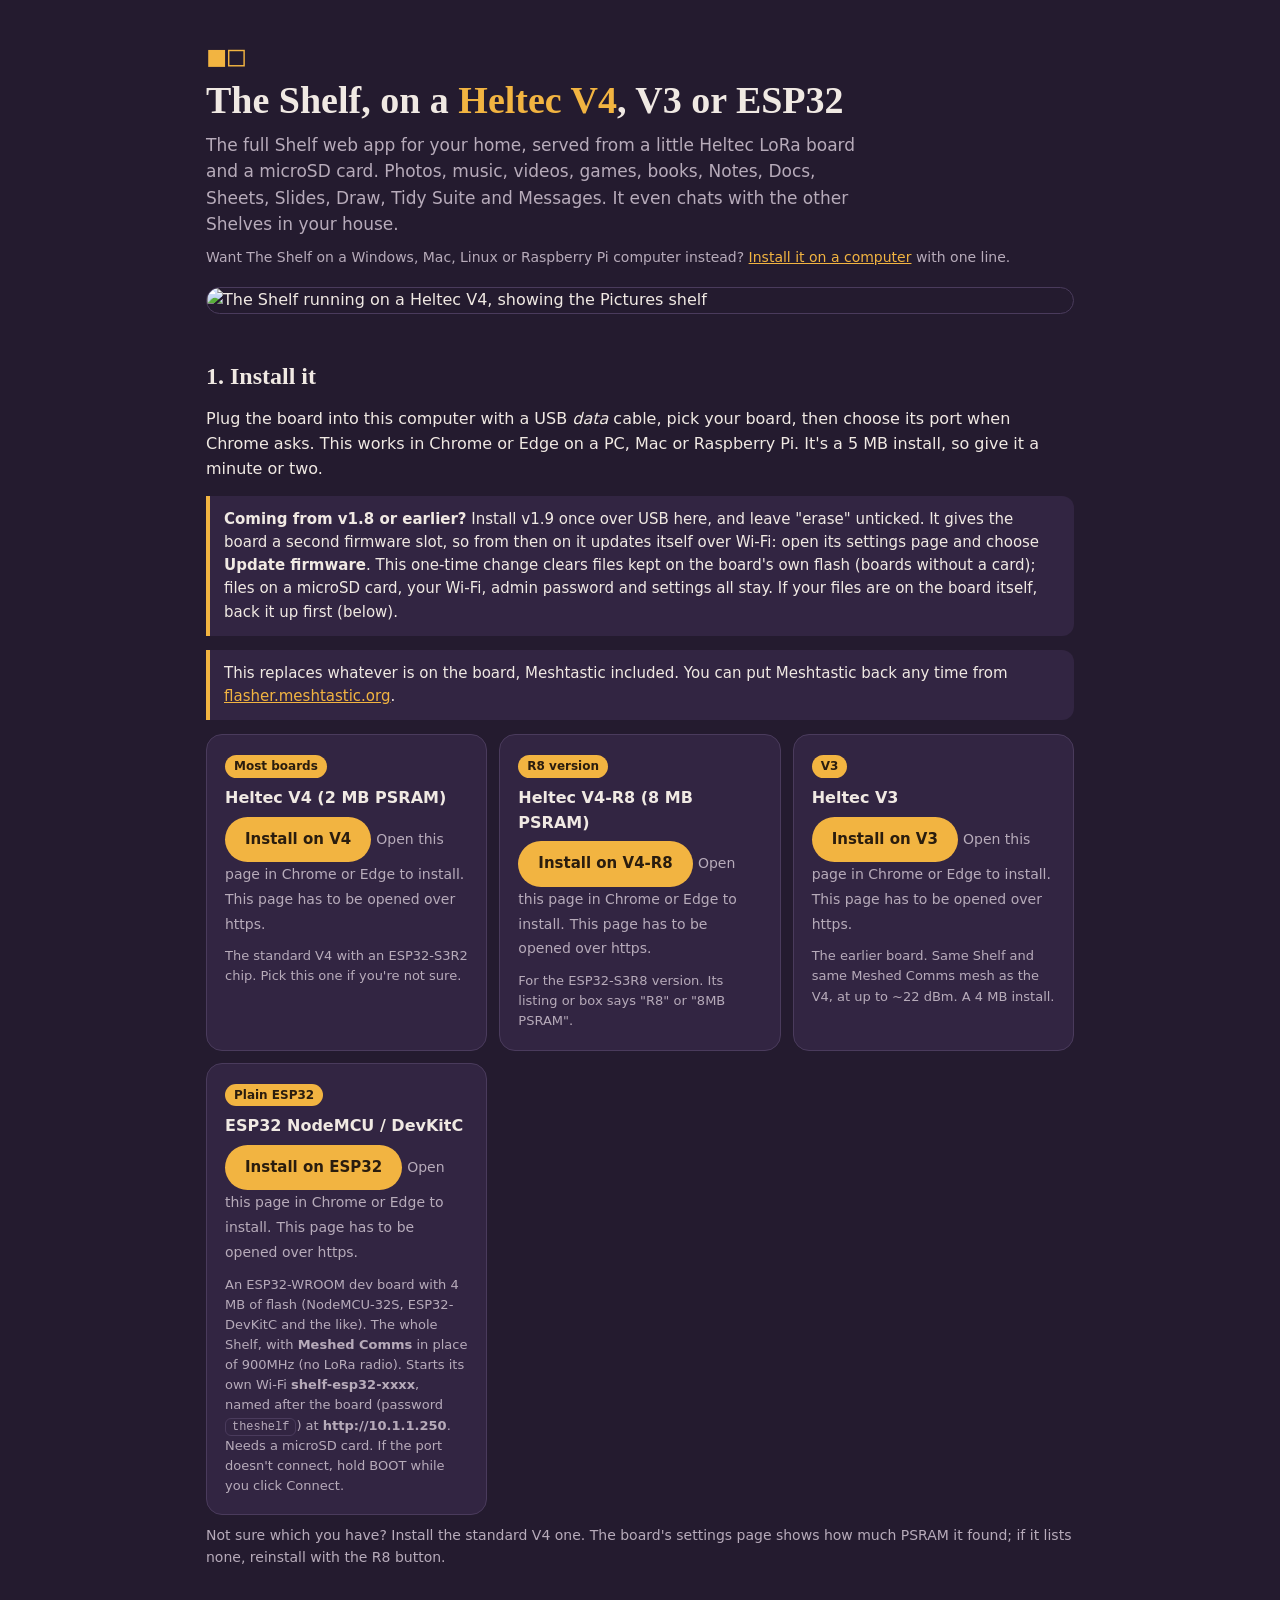
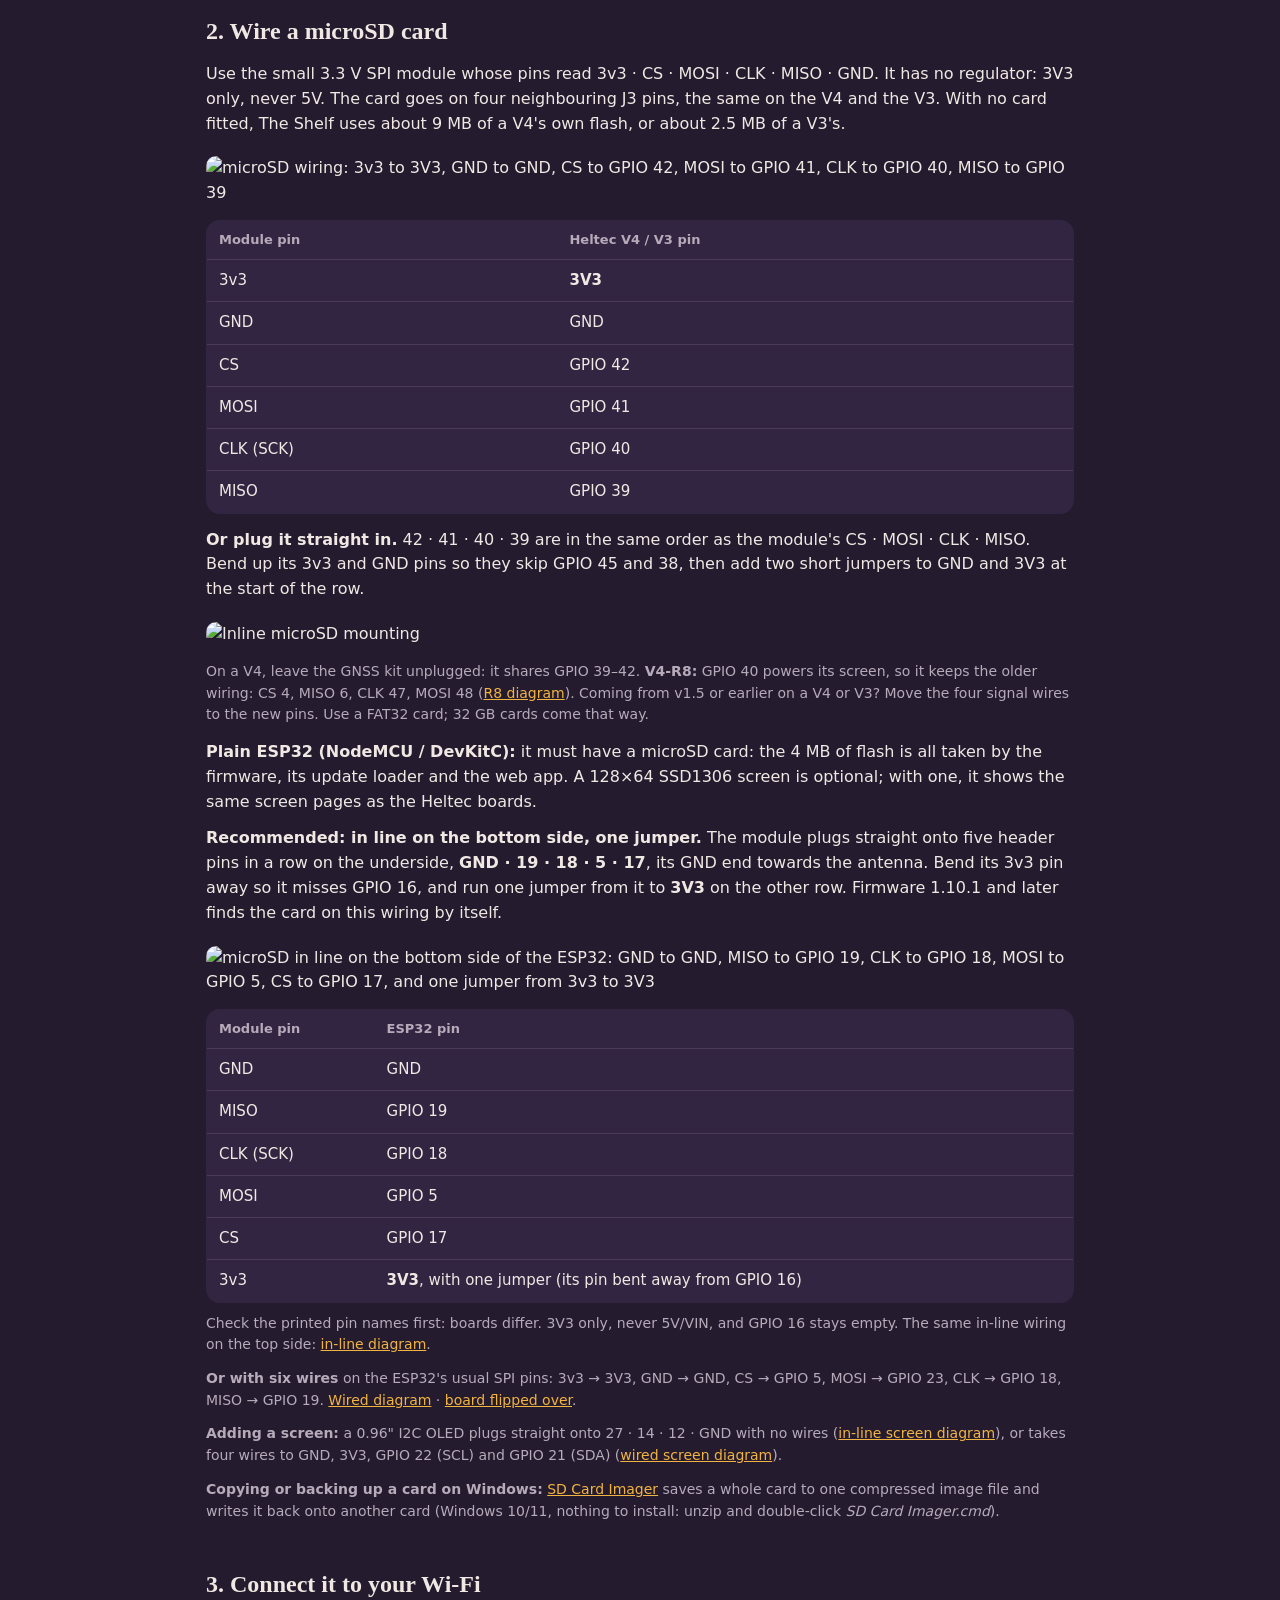
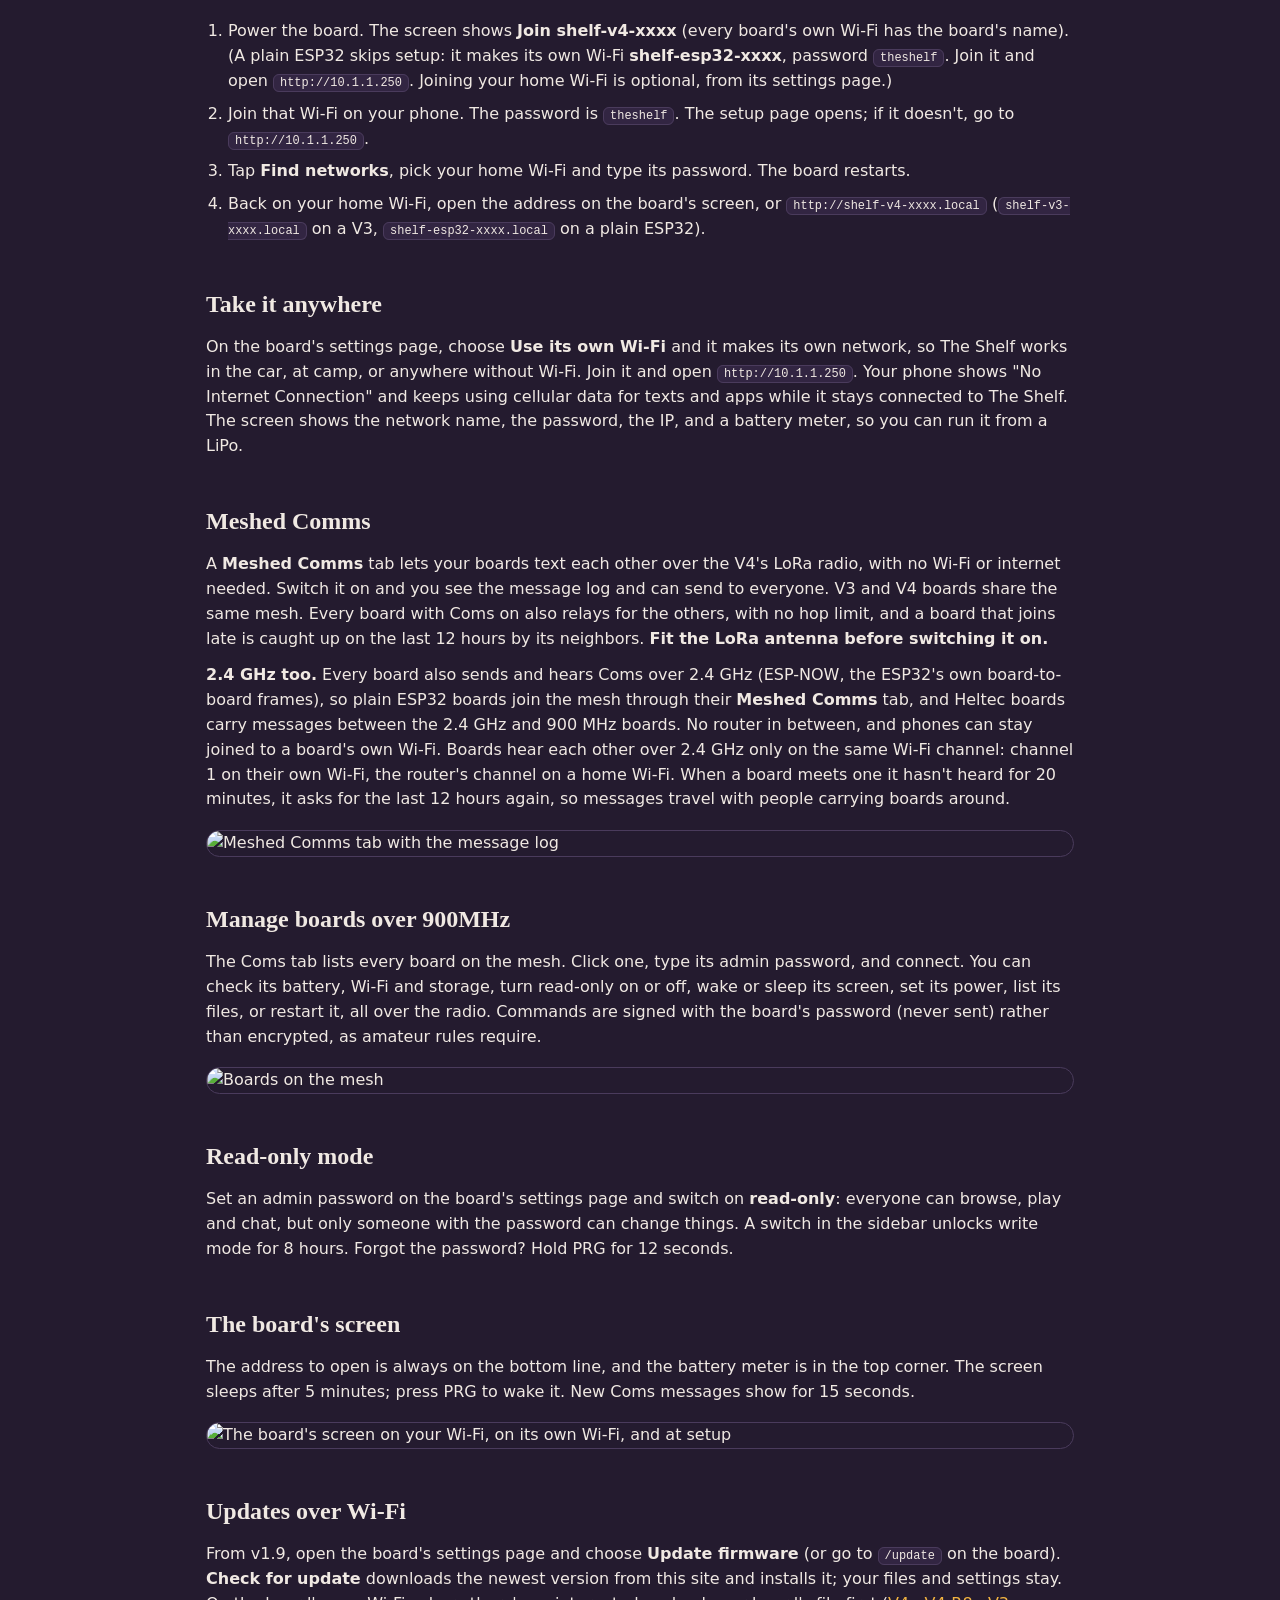
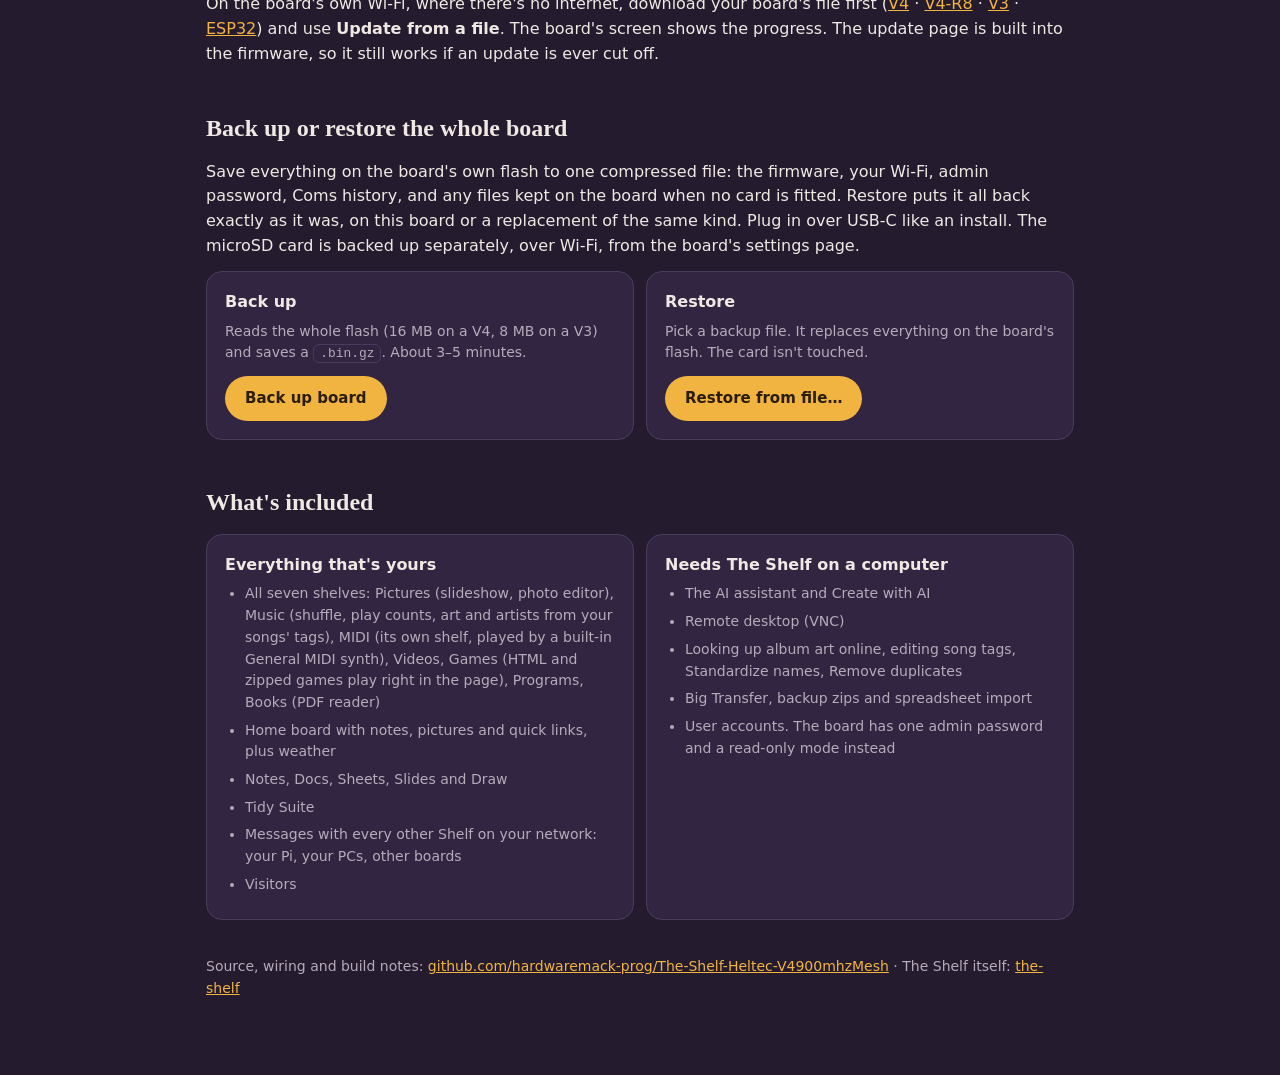
==== commit b06db25f: "1.17.2: the Coms tab is called Meshed Comms (900MHz Coms / 2.4GHz Mesh Coms before) Co-Authored-By: " ====
--- a/docs/index.html
+++ b/docs/index.html
@@ -83,7 +83,7 @@
         <span slot="unsupported" class="muted">Open this page in Chrome or Edge to install.</span>
         <span slot="not-allowed" class="muted">This page has to be opened over https.</span>
       </esp-web-install-button>
-      <small>The earlier board. Same Shelf and same 900MHz Coms mesh as the V4, at up to ~22 dBm. A 4 MB install.</small>
+      <small>The earlier board. Same Shelf and same Meshed Comms mesh as the V4, at up to ~22 dBm. A 4 MB install.</small>
     </div>
     <div class="card">
       <span class="tag">Plain ESP32</span>
@@ -93,7 +93,7 @@
         <span slot="unsupported" class="muted">Open this page in Chrome or Edge to install.</span>
         <span slot="not-allowed" class="muted">This page has to be opened over https.</span>
       </esp-web-install-button>
-      <small>An ESP32-WROOM dev board with 4 MB of flash (NodeMCU-32S, ESP32-DevKitC and the like). The whole Shelf, with <b>2.4GHz Mesh Coms</b> in place of 900MHz (no LoRa radio). Starts its own Wi-Fi <b>shelf-esp32-xxxx</b>, named after the board (password <code>theshelf</code>) at <b>http://10.1.1.250</b>. Needs a microSD card. If the port doesn't connect, hold BOOT while you click Connect.</small>
+      <small>An ESP32-WROOM dev board with 4 MB of flash (NodeMCU-32S, ESP32-DevKitC and the like). The whole Shelf, with <b>Meshed Comms</b> in place of 900MHz (no LoRa radio). Starts its own Wi-Fi <b>shelf-esp32-xxxx</b>, named after the board (password <code>theshelf</code>) at <b>http://10.1.1.250</b>. Needs a microSD card. If the port doesn't connect, hold BOOT while you click Connect.</small>
     </div>
   </div>
   <p class="muted" style="margin-top:10px">Not sure which you have? Install the standard V4 one. The board's settings page shows how much PSRAM it found; if it lists none, reinstall with the R8 button.</p>
@@ -141,10 +141,10 @@
   <h2>Take it anywhere</h2>
   <p>On the board's settings page, choose <b>Use its own Wi-Fi</b> and it makes its own network, so The Shelf works in the car, at camp, or anywhere without Wi-Fi. Join it and open <code>http://10.1.1.250</code>. Your phone shows "No Internet Connection" and keeps using cellular data for texts and apps while it stays connected to The Shelf. The screen shows the network name, the password, the IP, and a battery meter, so you can run it from a LiPo.</p>
 
-  <h2>900MHz Coms</h2>
-  <p>A <b>900MHz Coms</b> tab lets your boards text each other over the V4's LoRa radio, with no Wi-Fi or internet needed. Switch it on and you see the message log and can send to everyone. V3 and V4 boards share the same mesh. Every board with Coms on also relays for the others, with no hop limit, and a board that joins late is caught up on the last 12 hours by its neighbors. <b>Fit the LoRa antenna before switching it on.</b></p>
-  <p><b>2.4 GHz too.</b> Every board also sends and hears Coms over 2.4 GHz (ESP-NOW, the ESP32's own board-to-board frames), so plain ESP32 boards join the mesh through their <b>2.4GHz Mesh Coms</b> tab, and Heltec boards carry messages between the 2.4 GHz and 900 MHz boards. No router in between, and phones can stay joined to a board's own Wi-Fi. Boards hear each other over 2.4 GHz only on the same Wi-Fi channel: channel 1 on their own Wi-Fi, the router's channel on a home Wi-Fi. When a board meets one it hasn't heard for 20 minutes, it asks for the last 12 hours again, so messages travel with people carrying boards around.</p>
-  <img class="shot" src="screenshots/coms-desktop.png" alt="900MHz Coms tab with the message log">
+  <h2>Meshed Comms</h2>
+  <p>A <b>Meshed Comms</b> tab lets your boards text each other over the V4's LoRa radio, with no Wi-Fi or internet needed. Switch it on and you see the message log and can send to everyone. V3 and V4 boards share the same mesh. Every board with Coms on also relays for the others, with no hop limit, and a board that joins late is caught up on the last 12 hours by its neighbors. <b>Fit the LoRa antenna before switching it on.</b></p>
+  <p><b>2.4 GHz too.</b> Every board also sends and hears Coms over 2.4 GHz (ESP-NOW, the ESP32's own board-to-board frames), so plain ESP32 boards join the mesh through their <b>Meshed Comms</b> tab, and Heltec boards carry messages between the 2.4 GHz and 900 MHz boards. No router in between, and phones can stay joined to a board's own Wi-Fi. Boards hear each other over 2.4 GHz only on the same Wi-Fi channel: channel 1 on their own Wi-Fi, the router's channel on a home Wi-Fi. When a board meets one it hasn't heard for 20 minutes, it asks for the last 12 hours again, so messages travel with people carrying boards around.</p>
+  <img class="shot" src="screenshots/coms-desktop.png" alt="Meshed Comms tab with the message log">
   <h2>Manage boards over 900MHz</h2>
   <p>The Coms tab lists every board on the mesh. Click one, type its admin password, and connect. You can check its battery, Wi-Fi and storage, turn read-only on or off, wake or sleep its screen, set its power, list its files, or restart it, all over the radio. Commands are signed with the board's password (never sent) rather than encrypted, as amateur rules require.</p>
   <img class="shot" src="screenshots/coms-devices.png" alt="Boards on the mesh">
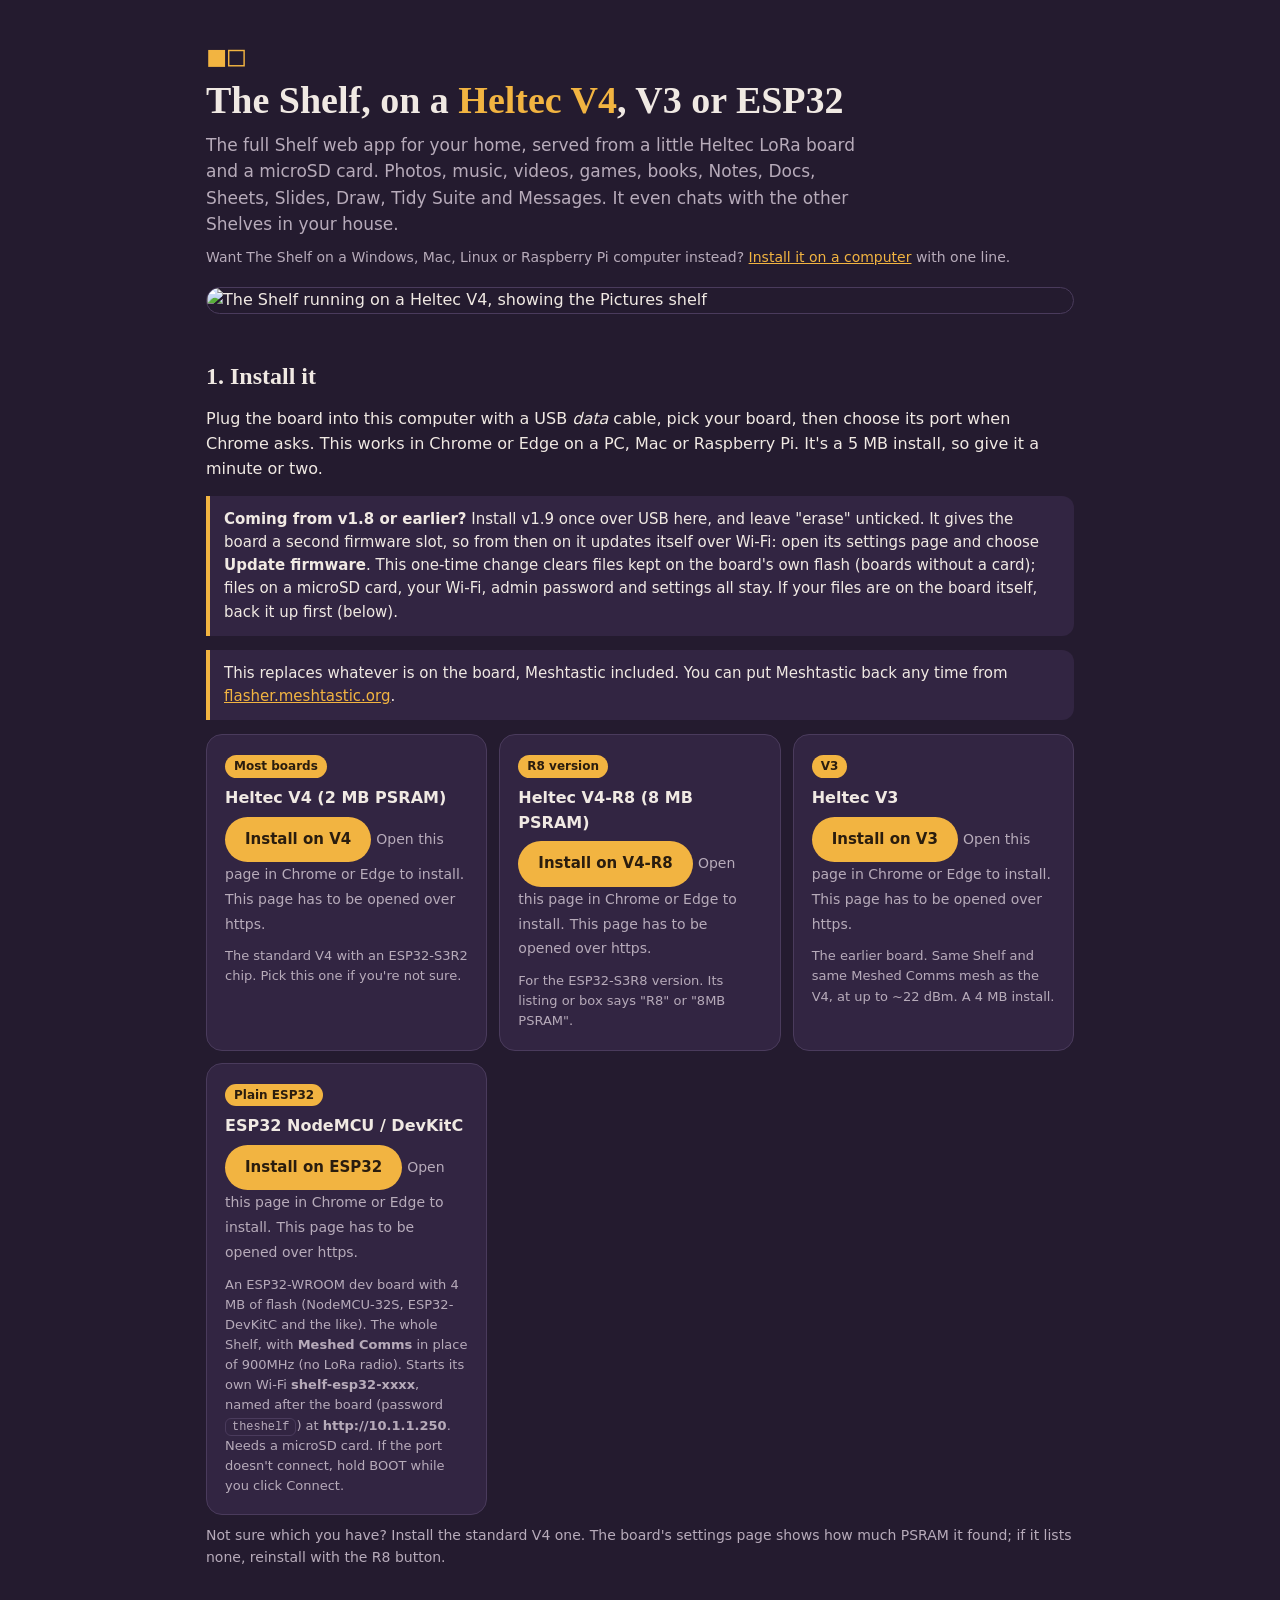
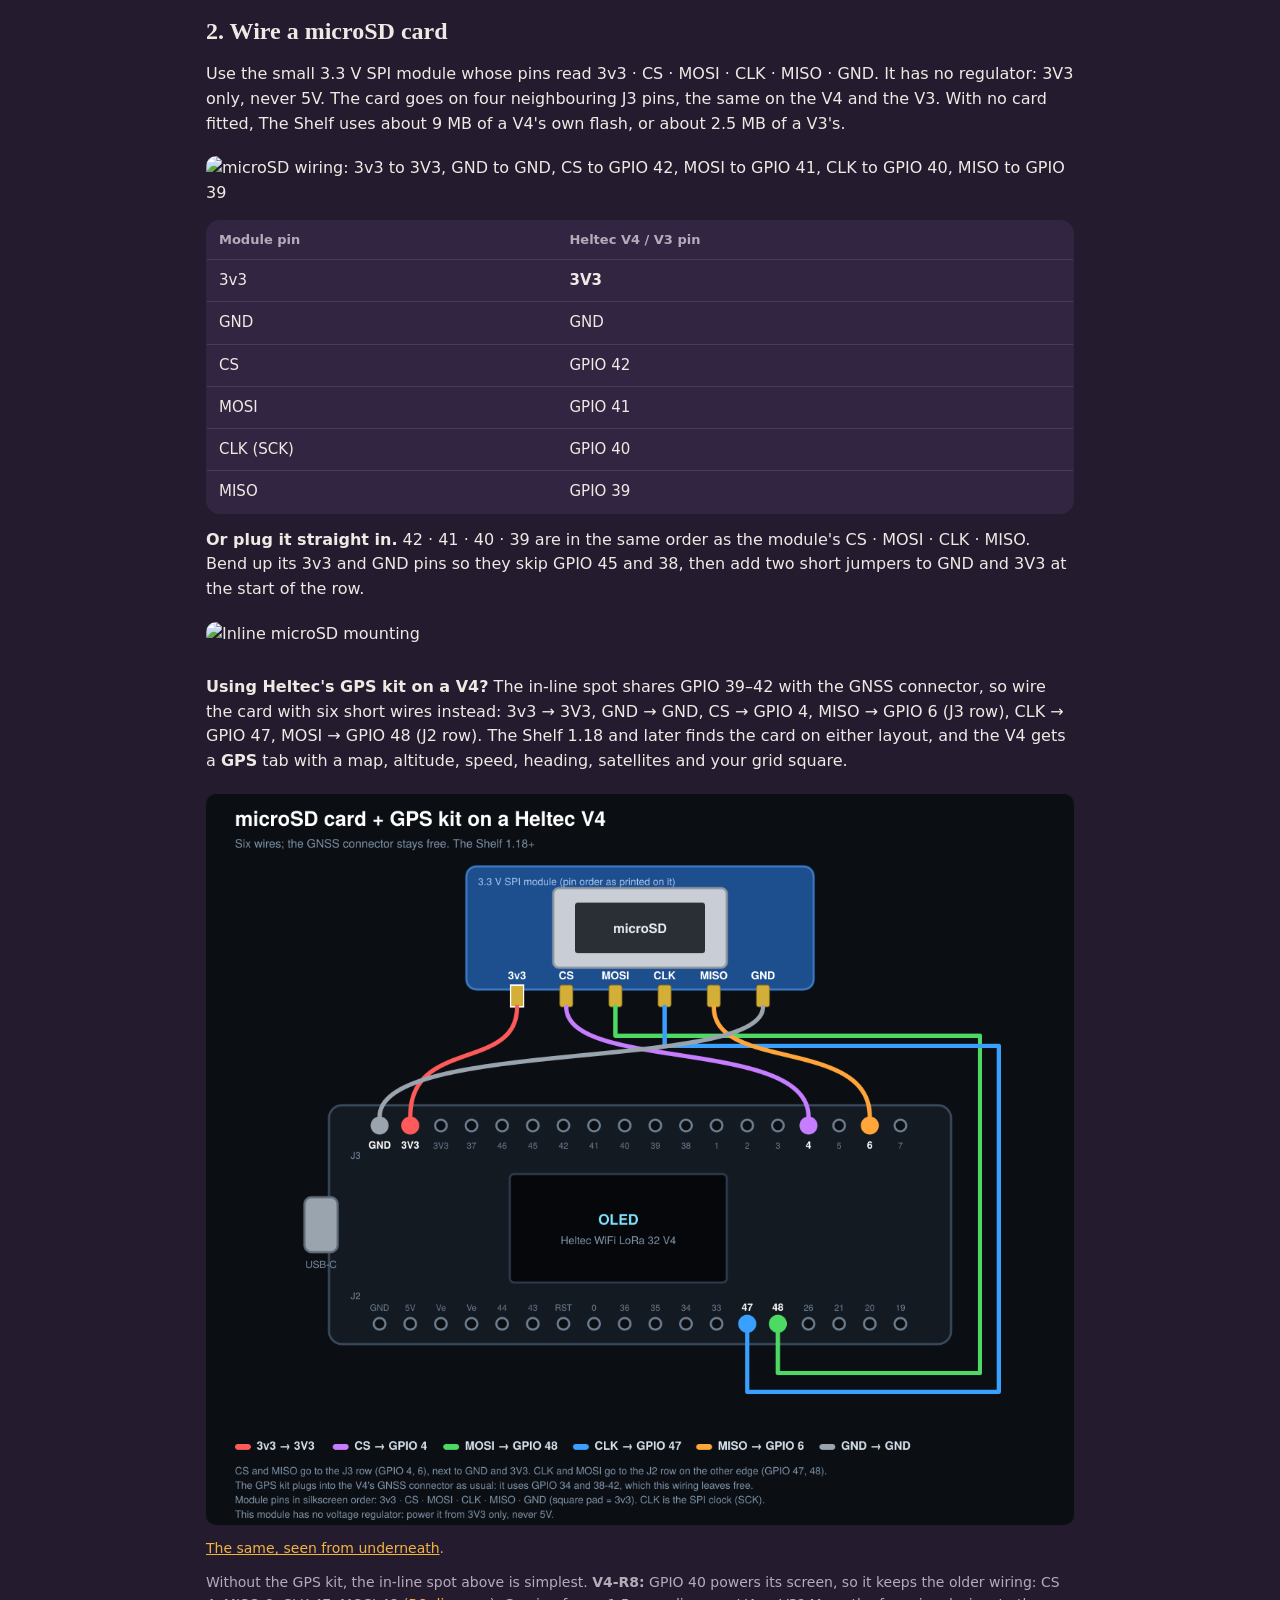
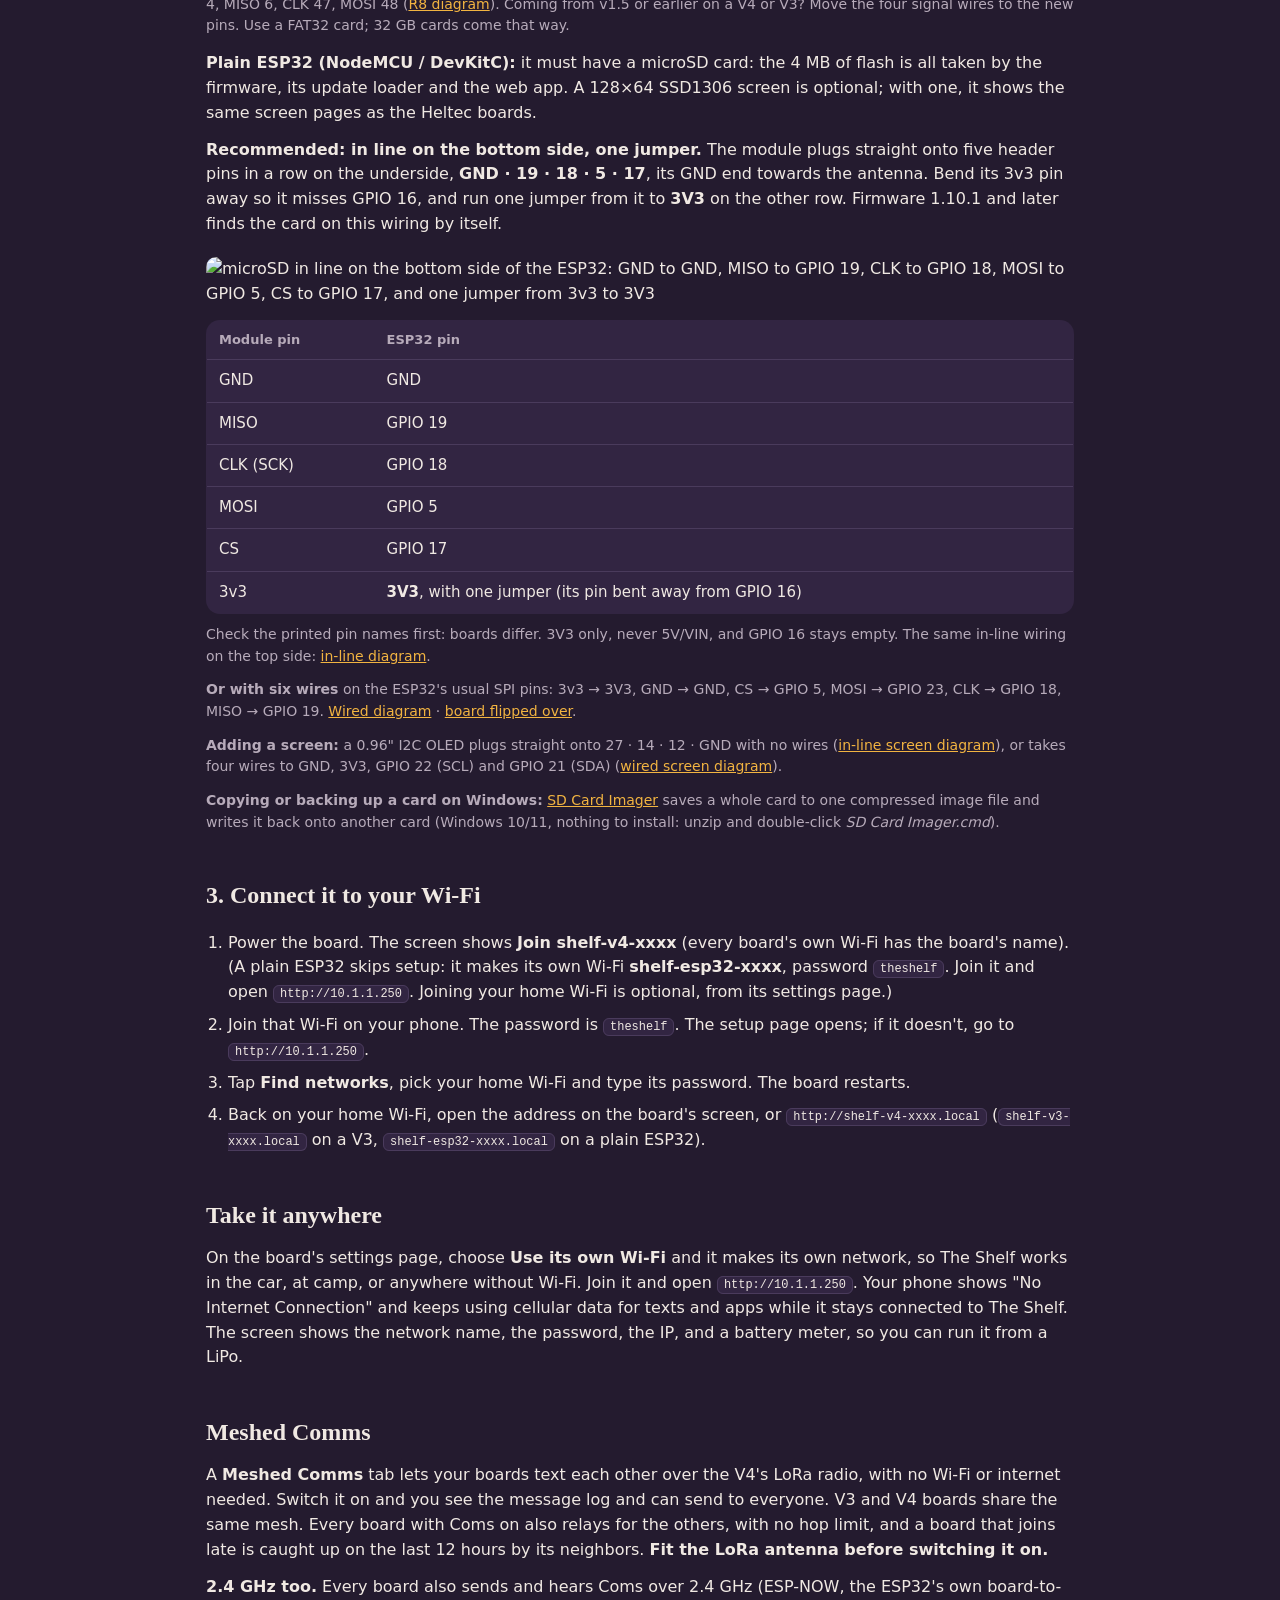
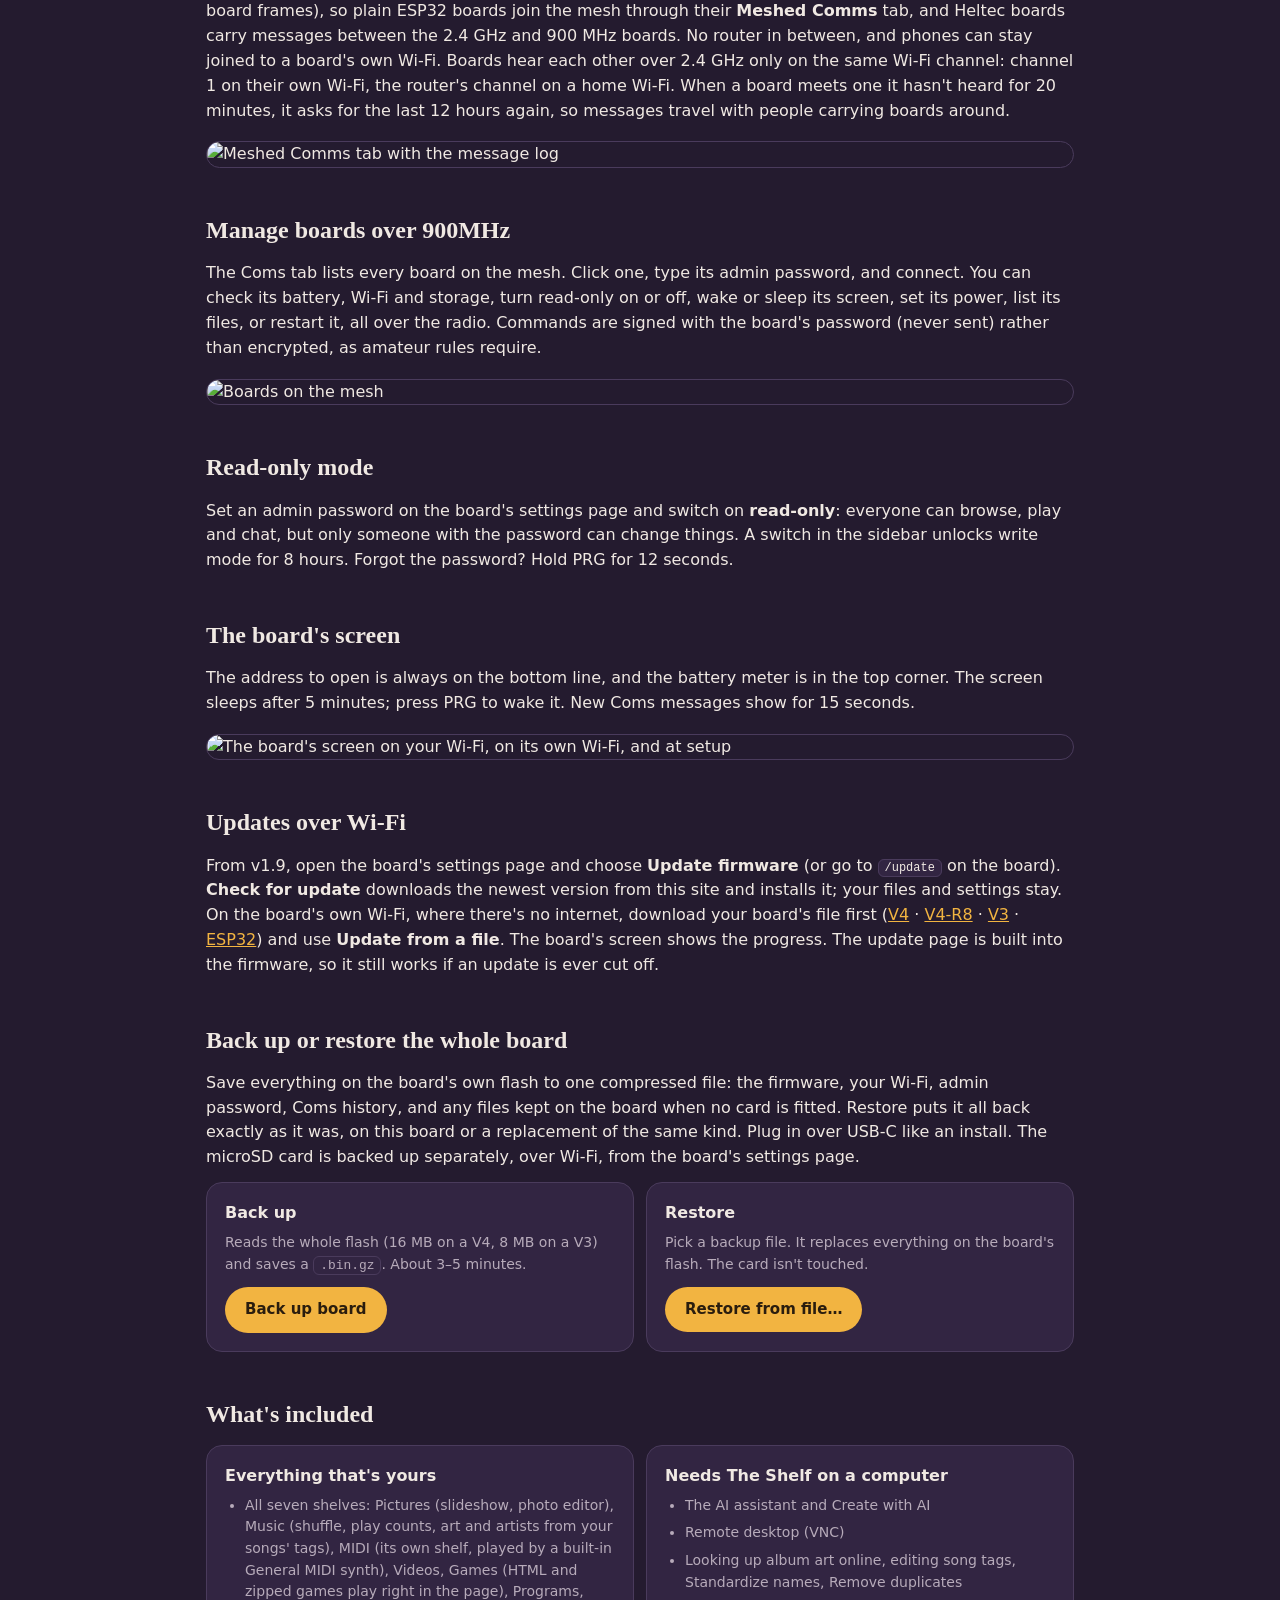
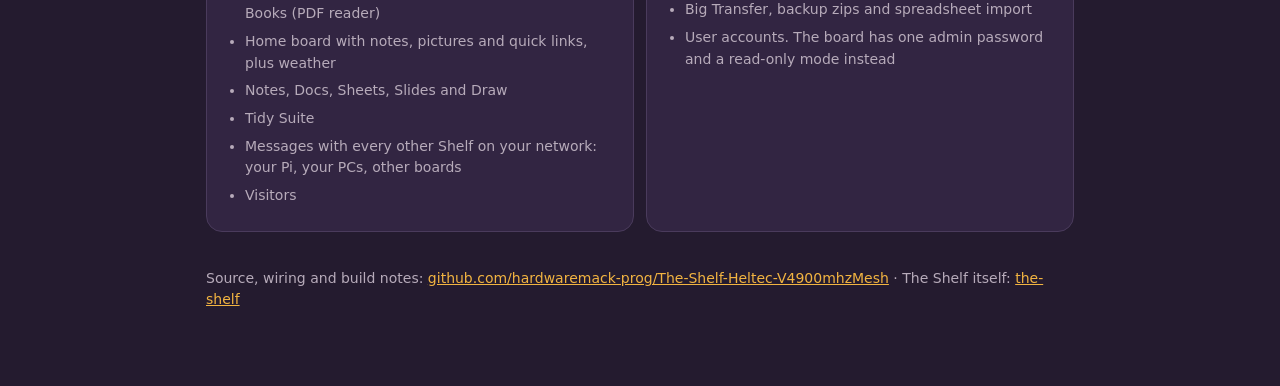
==== commit 9933e5bb: "1.18.0: GPS tab for the Heltec V4 (Heltec's GPS kit), and a microSD layout that leaves it free - gps" ====
--- a/docs/index.html
+++ b/docs/index.html
@@ -112,7 +112,10 @@
   </table>
   <p style="margin-top:14px"><b>Or plug it straight in.</b> 42 · 41 · 40 · 39 are in the same order as the module's CS · MOSI · CLK · MISO. Bend up its 3v3 and GND pins so they skip GPIO 45 and 38, then add two short jumpers to GND and 3V3 at the start of the row.</p>
   <img src="sd-inline-shelf.png" alt="Inline microSD mounting" style="width:100%;max-width:900px;border-radius:10px;margin:8px 0 14px">
-  <p class="muted">On a V4, leave the GNSS kit unplugged: it shares GPIO 39–42. <b>V4-R8:</b> GPIO 40 powers its screen, so it keeps the older wiring: CS 4, MISO 6, CLK 47, MOSI 48 (<a href="sd-wiring-shelf-v4-r8.png">R8 diagram</a>). Coming from v1.5 or earlier on a V4 or V3? Move the four signal wires to the new pins. Use a FAT32 card; 32 GB cards come that way.</p>
+  <p style="margin-top:14px"><b>Using Heltec's GPS kit on a V4?</b> The in-line spot shares GPIO 39–42 with the GNSS connector, so wire the card with six short wires instead: 3v3 → 3V3, GND → GND, CS → GPIO 4, MISO → GPIO 6 (J3 row), CLK → GPIO 47, MOSI → GPIO 48 (J2 row). The Shelf 1.18 and later finds the card on either layout, and the V4 gets a <b>GPS</b> tab with a map, altitude, speed, heading, satellites and your grid square.</p>
+  <img src="sd-wiring-shelf-v4-gps.png" alt="microSD wiring on a Heltec V4 with the GPS kit: CS 4, MISO 6, CLK 47, MOSI 48" style="width:100%;max-width:900px;border-radius:10px;margin:8px 0 6px">
+  <p class="muted"><a href="sd-wiring-shelf-v4-gps-bottom.png">The same, seen from underneath</a>.</p>
+  <p class="muted">Without the GPS kit, the in-line spot above is simplest. <b>V4-R8:</b> GPIO 40 powers its screen, so it keeps the older wiring: CS 4, MISO 6, CLK 47, MOSI 48 (<a href="sd-wiring-shelf-v4-r8.png">R8 diagram</a>). Coming from v1.5 or earlier on a V4 or V3? Move the four signal wires to the new pins. Use a FAT32 card; 32 GB cards come that way.</p>
   <p style="margin-top:14px"><b>Plain ESP32 (NodeMCU / DevKitC):</b> it must have a microSD card: the 4 MB of flash is all taken by the firmware, its update loader and the web app. A 128&times;64 SSD1306 screen is optional; with one, it shows the same screen pages as the Heltec boards.</p>
   <p style="margin-top:10px"><b>Recommended: in line on the bottom side, one jumper.</b> The module plugs straight onto five header pins in a row on the underside, <b>GND · 19 · 18 · 5 · 17</b>, its GND end towards the antenna. Bend its 3v3 pin away so it misses GPIO 16, and run one jumper from it to <b>3V3</b> on the other row. Firmware 1.10.1 and later finds the card on this wiring by itself.</p>
   <img src="sd-wiring-shelf-esp32-inline-flipped.png" alt="microSD in line on the bottom side of the ESP32: GND to GND, MISO to GPIO 19, CLK to GPIO 18, MOSI to GPIO 5, CS to GPIO 17, and one jumper from 3v3 to 3V3" style="width:100%;max-width:900px;border-radius:10px;margin:8px 0 14px">
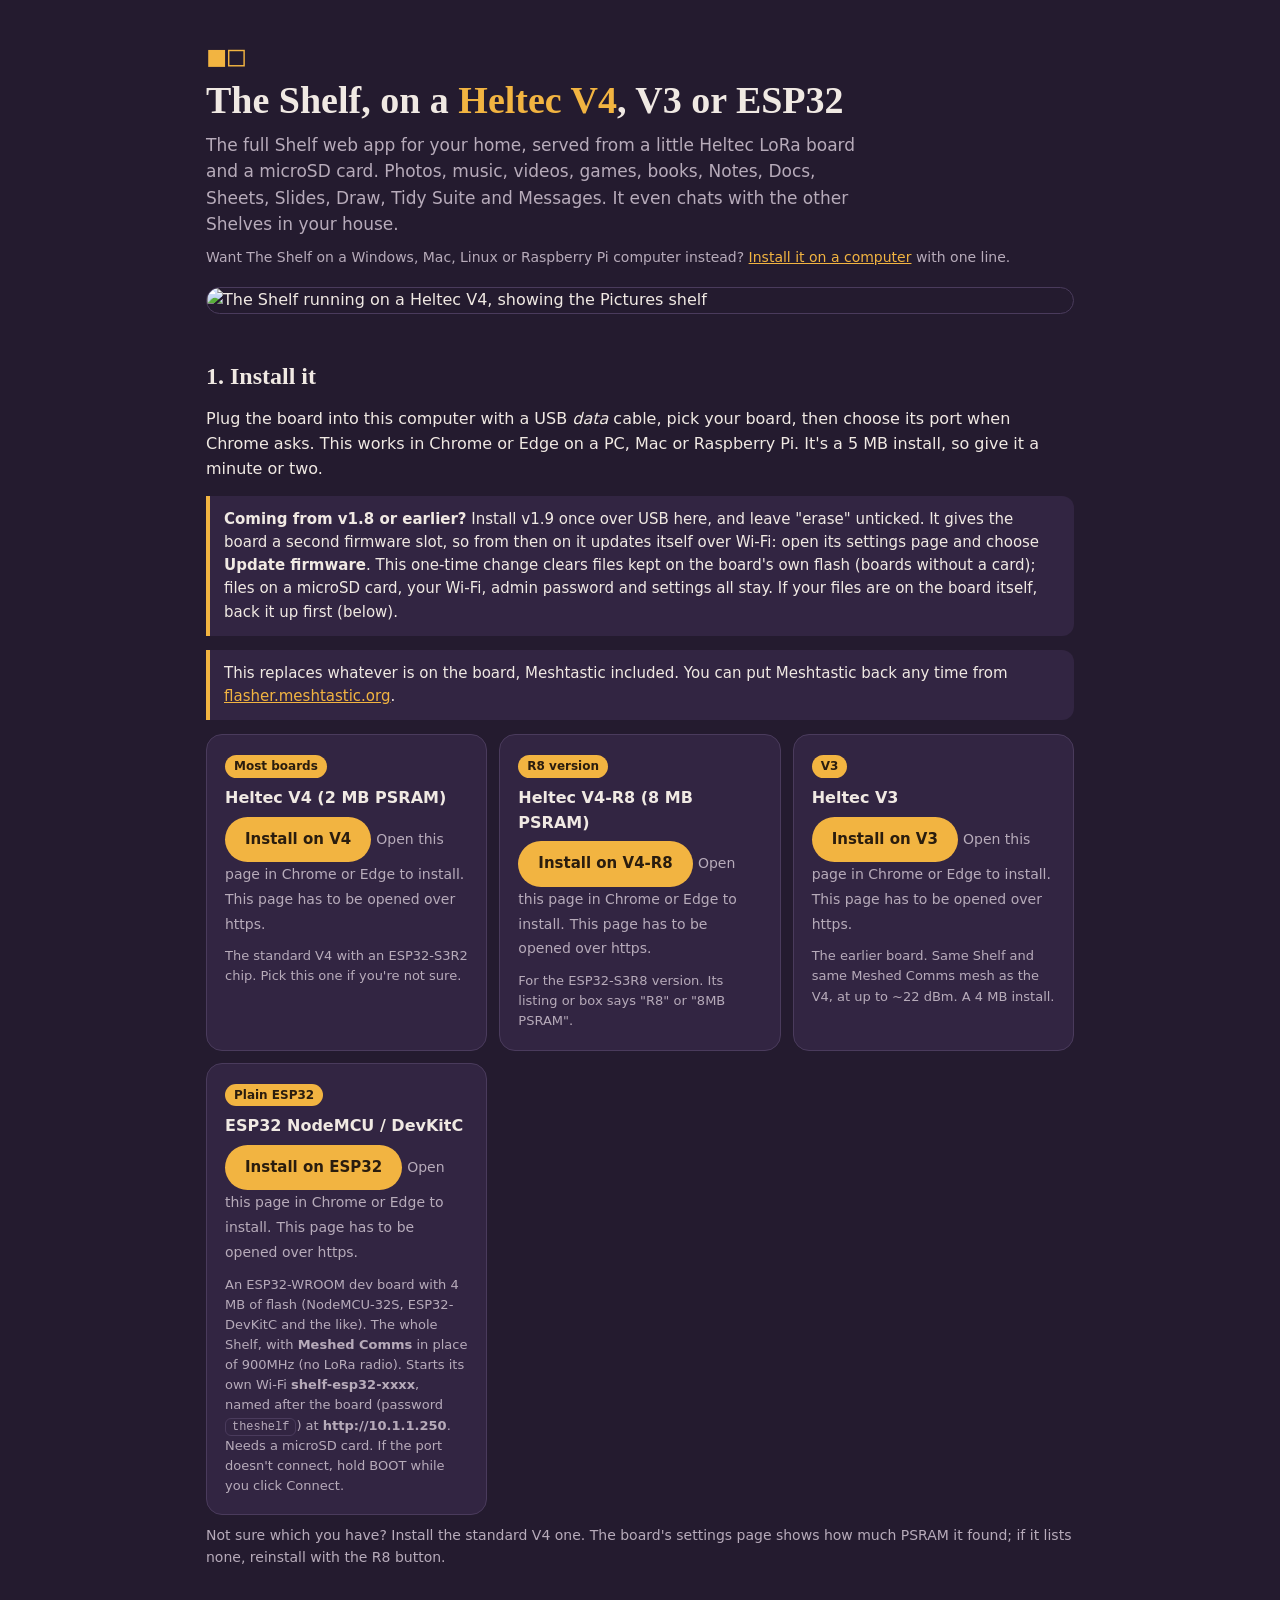
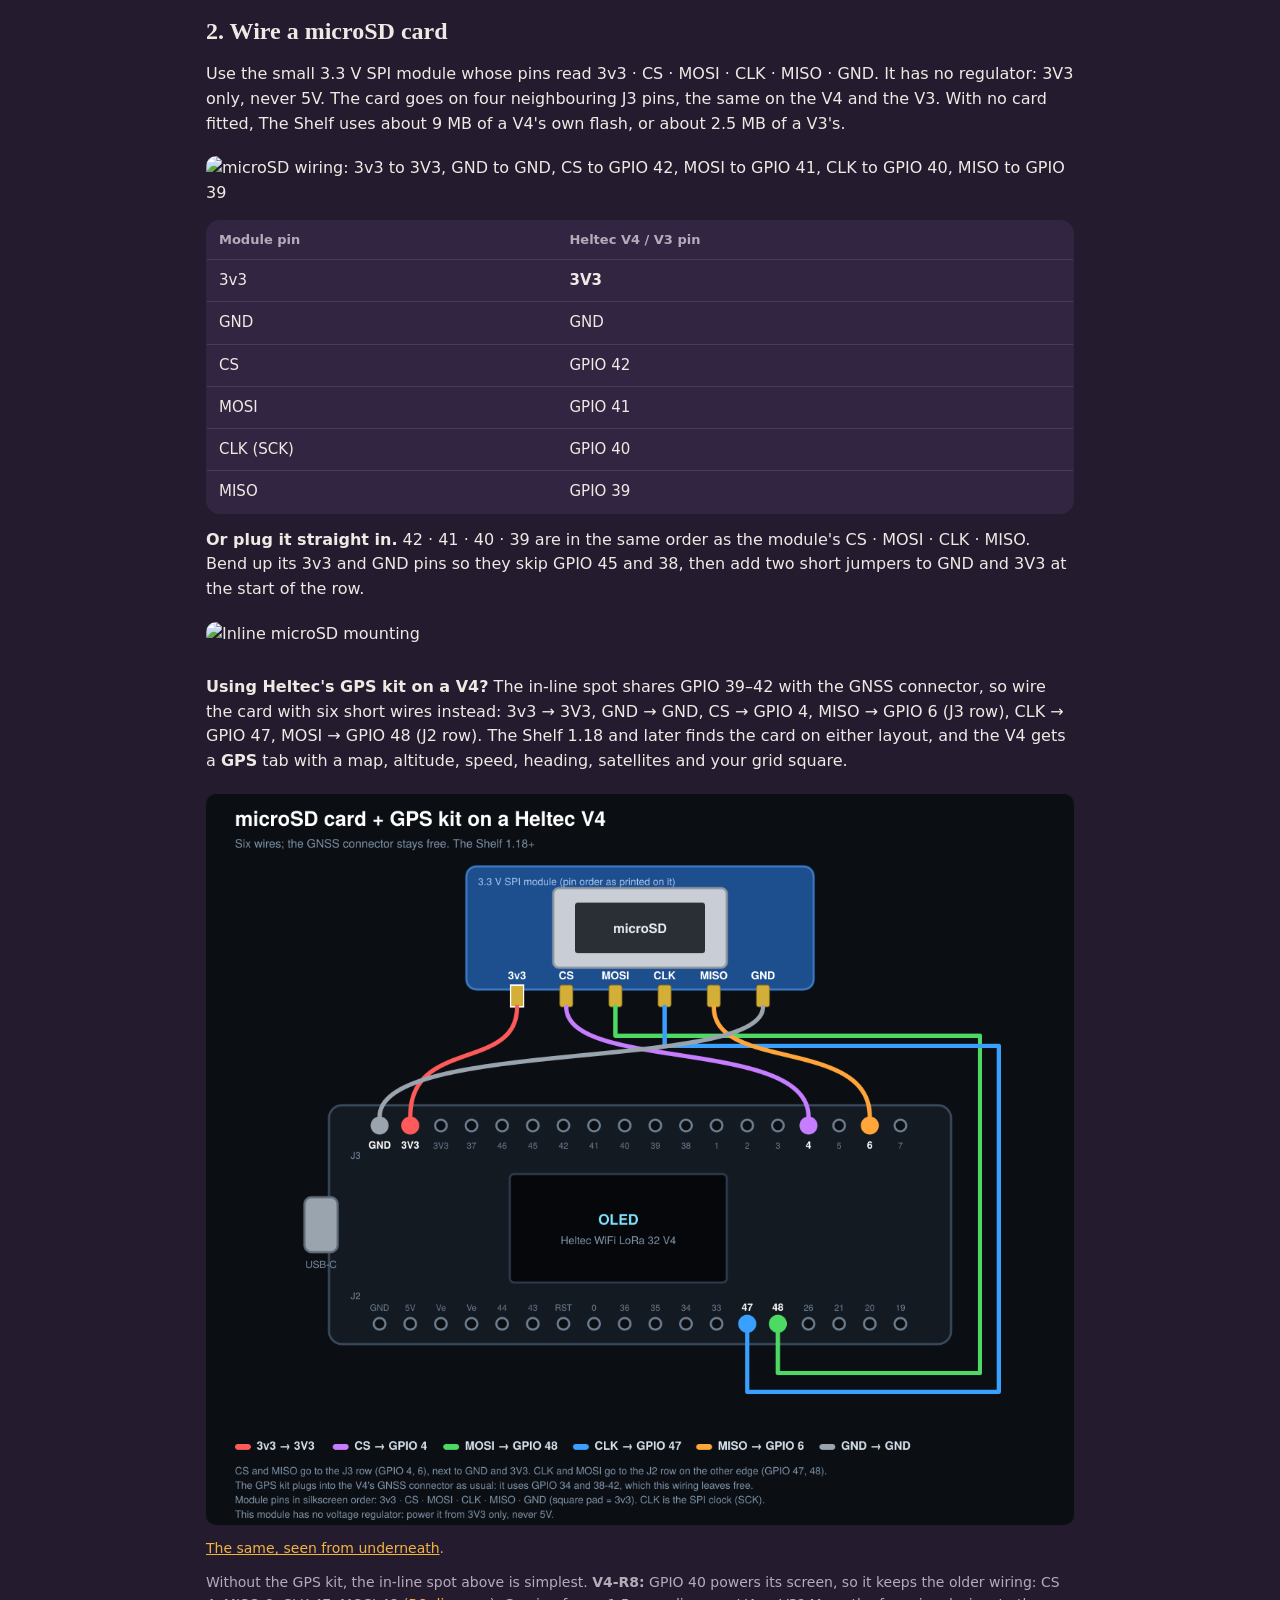
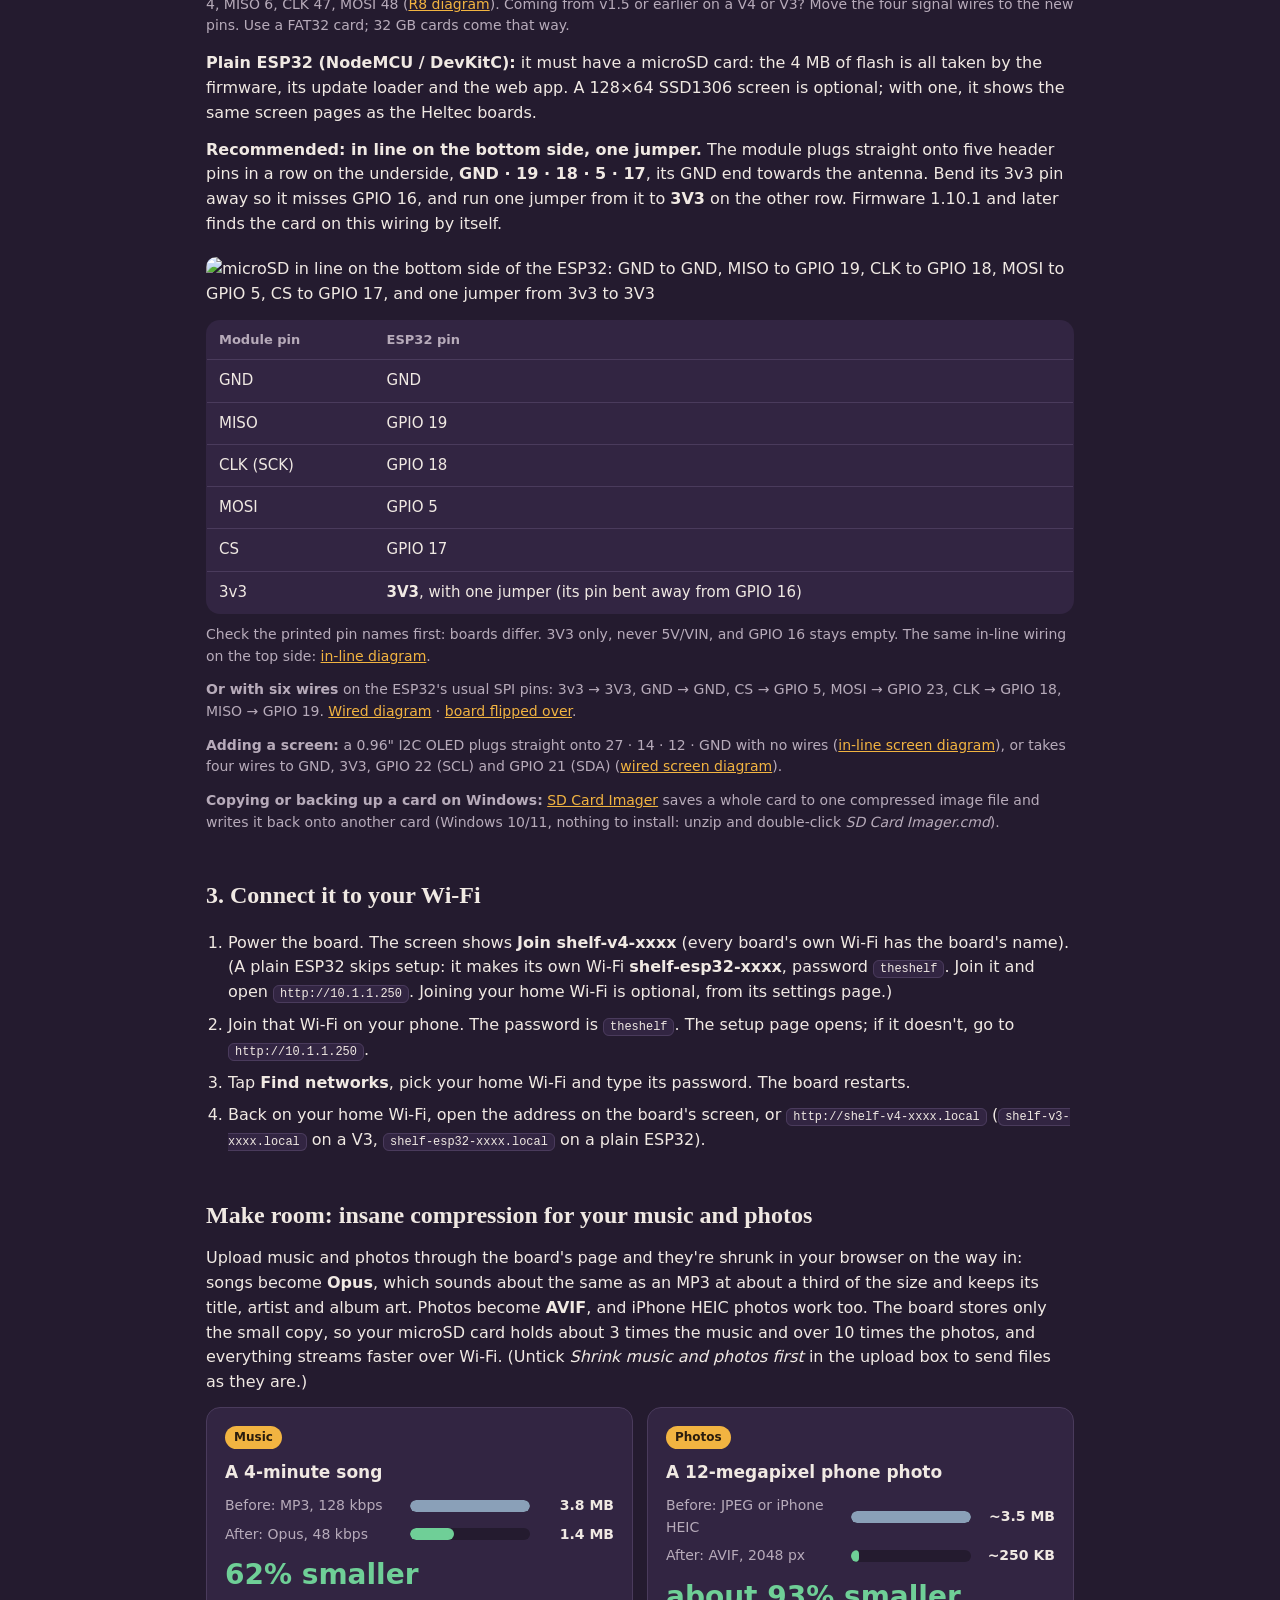
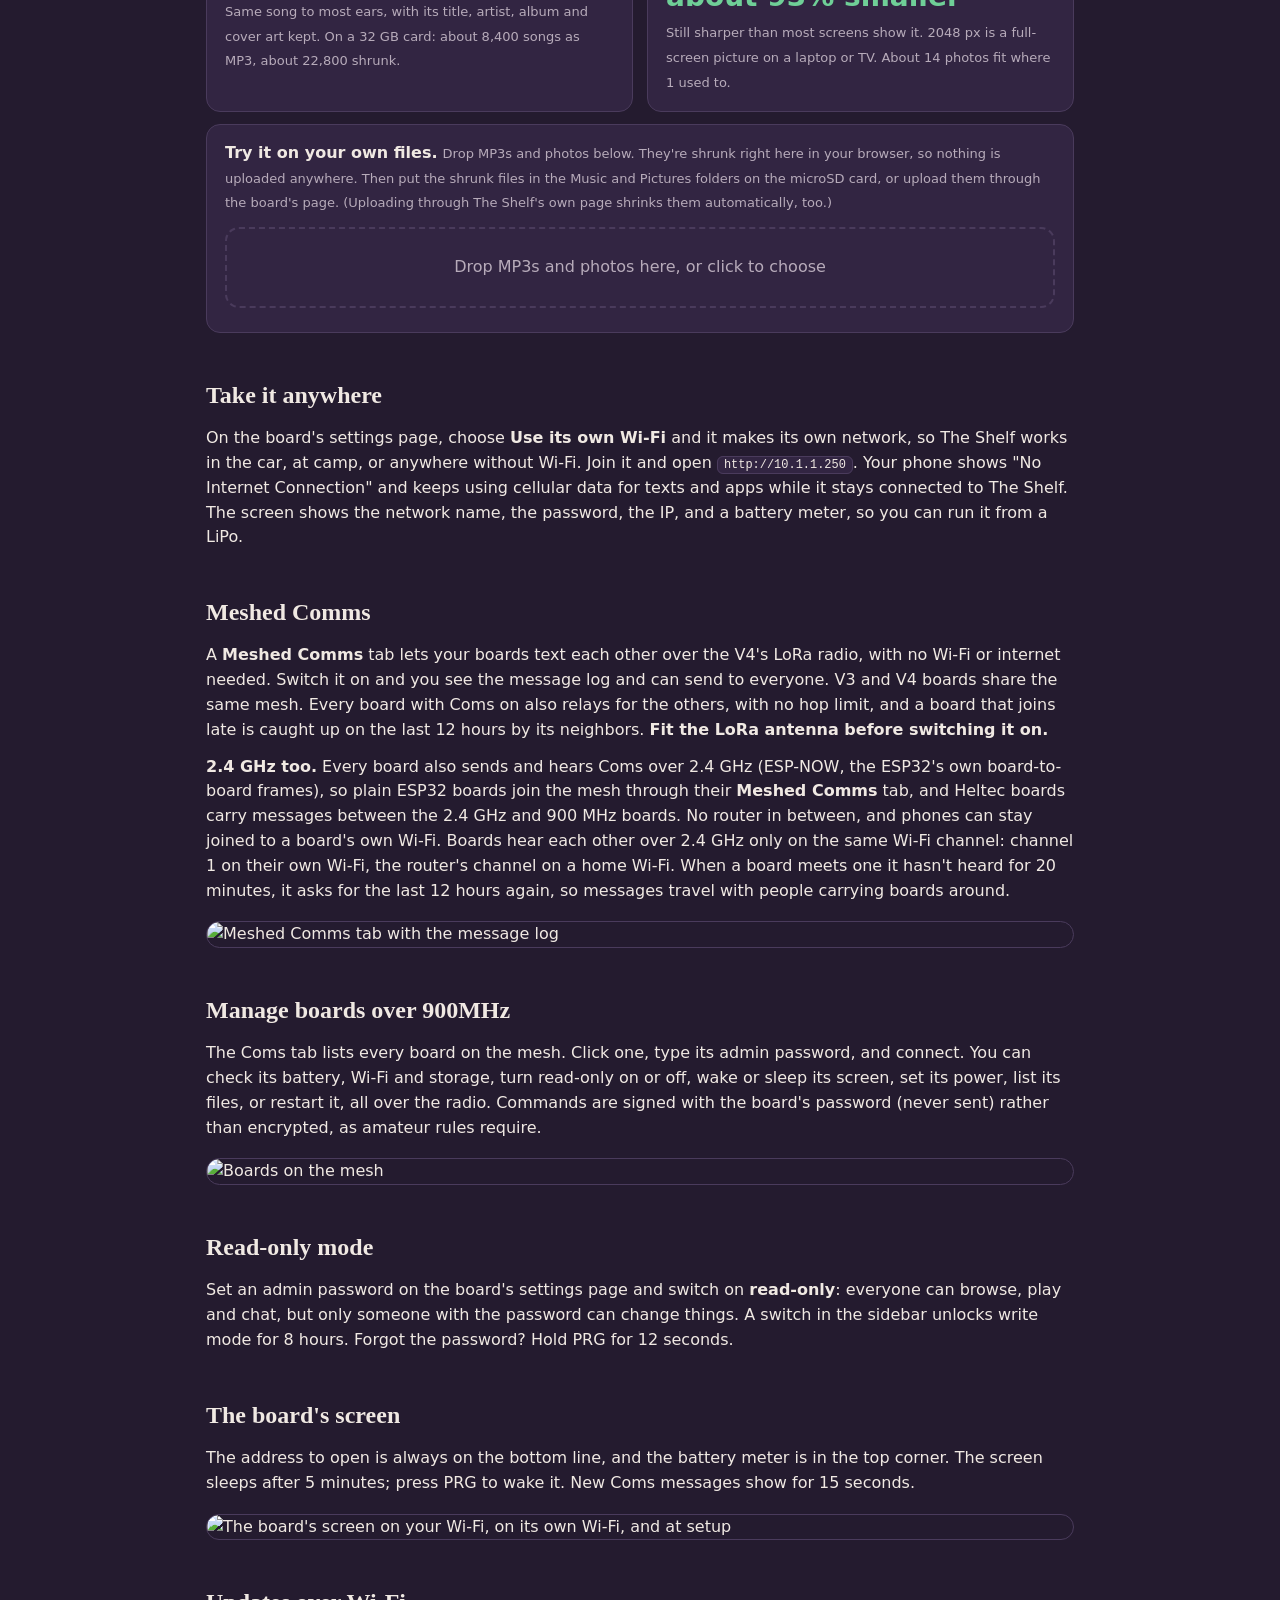
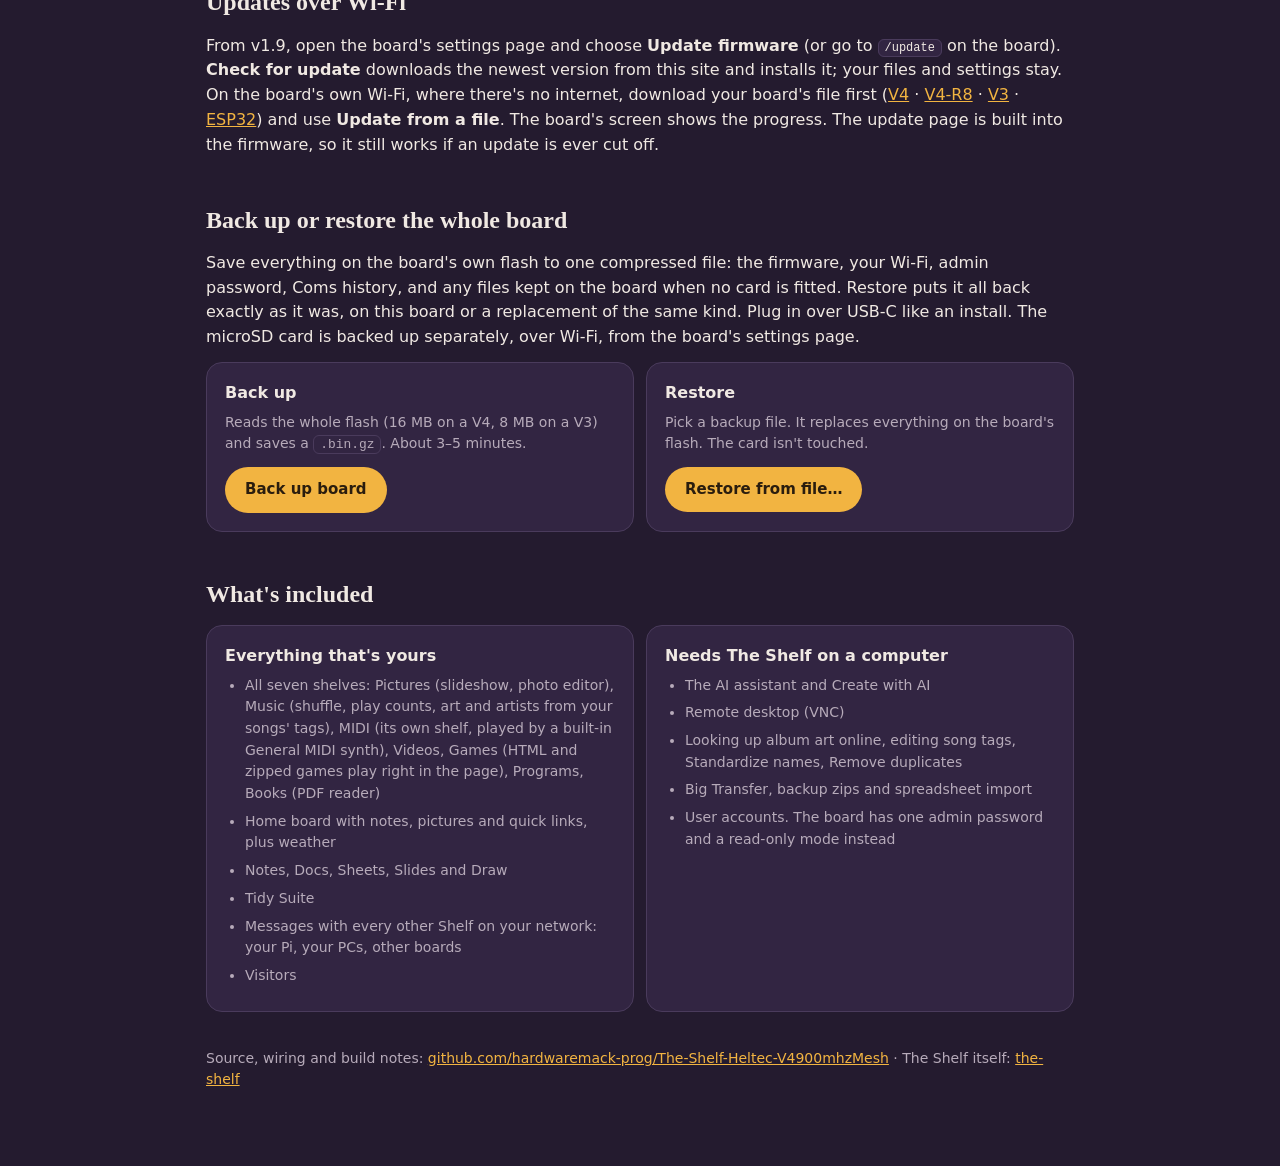
==== commit 0b8cacaa: "1.19.0: shrink music and photos on upload, Opus tags and covers, tap-to-open links after switching W" ====
--- a/docs/index.html
+++ b/docs/index.html
@@ -141,6 +141,10 @@
     <li>Back on your home Wi-Fi, open the address on the board's screen, or <code>http://shelf-v4-xxxx.local</code> (<code>shelf-v3-xxxx.local</code> on a V3, <code>shelf-esp32-xxxx.local</code> on a plain ESP32).</li>
   </ol>
 
+  <h2 id="shrink">Make room: insane compression for your music and photos</h2>
+  <p>Upload music and photos through the board's page and they're shrunk in your browser on the way in: songs become <b>Opus</b>, which sounds about the same as an MP3 at about a third of the size and keeps its title, artist and album art. Photos become <b>AVIF</b>, and iPhone HEIC photos work too. The board stores only the small copy, so your microSD card holds about 3 times the music and over 10 times the photos, and everything streams faster over Wi-Fi. (Untick <i>Shrink music and photos first</i> in the upload box to send files as they are.)</p>
+  <div id="shrinkPromo" data-where="in the Music and Pictures folders on the microSD card, or upload them through the board's page"></div>
+
   <h2>Take it anywhere</h2>
   <p>On the board's settings page, choose <b>Use its own Wi-Fi</b> and it makes its own network, so The Shelf works in the car, at camp, or anywhere without Wi-Fi. Join it and open <code>http://10.1.1.250</code>. Your phone shows "No Internet Connection" and keeps using cellular data for texts and apps while it stays connected to The Shelf. The screen shows the network name, the password, the IP, and a battery meter, so you can run it from a LiPo.</p>
 
@@ -304,5 +308,9 @@
   return window.confirm(`Restore ${name} (${mb(n)})?\n\nThis replaces everything on the board's flash: firmware, Wi-Fi, admin password and on-board files. The microSD card isn't touched.`);
 }
 </script>
+<script src="shrink/shrink.js"></script>
+<script src="shrink/photo.js"></script>
+<script src="shrink/zip.js"></script>
+<script src="shrink/promo.js"></script>
 </body>
 </html>
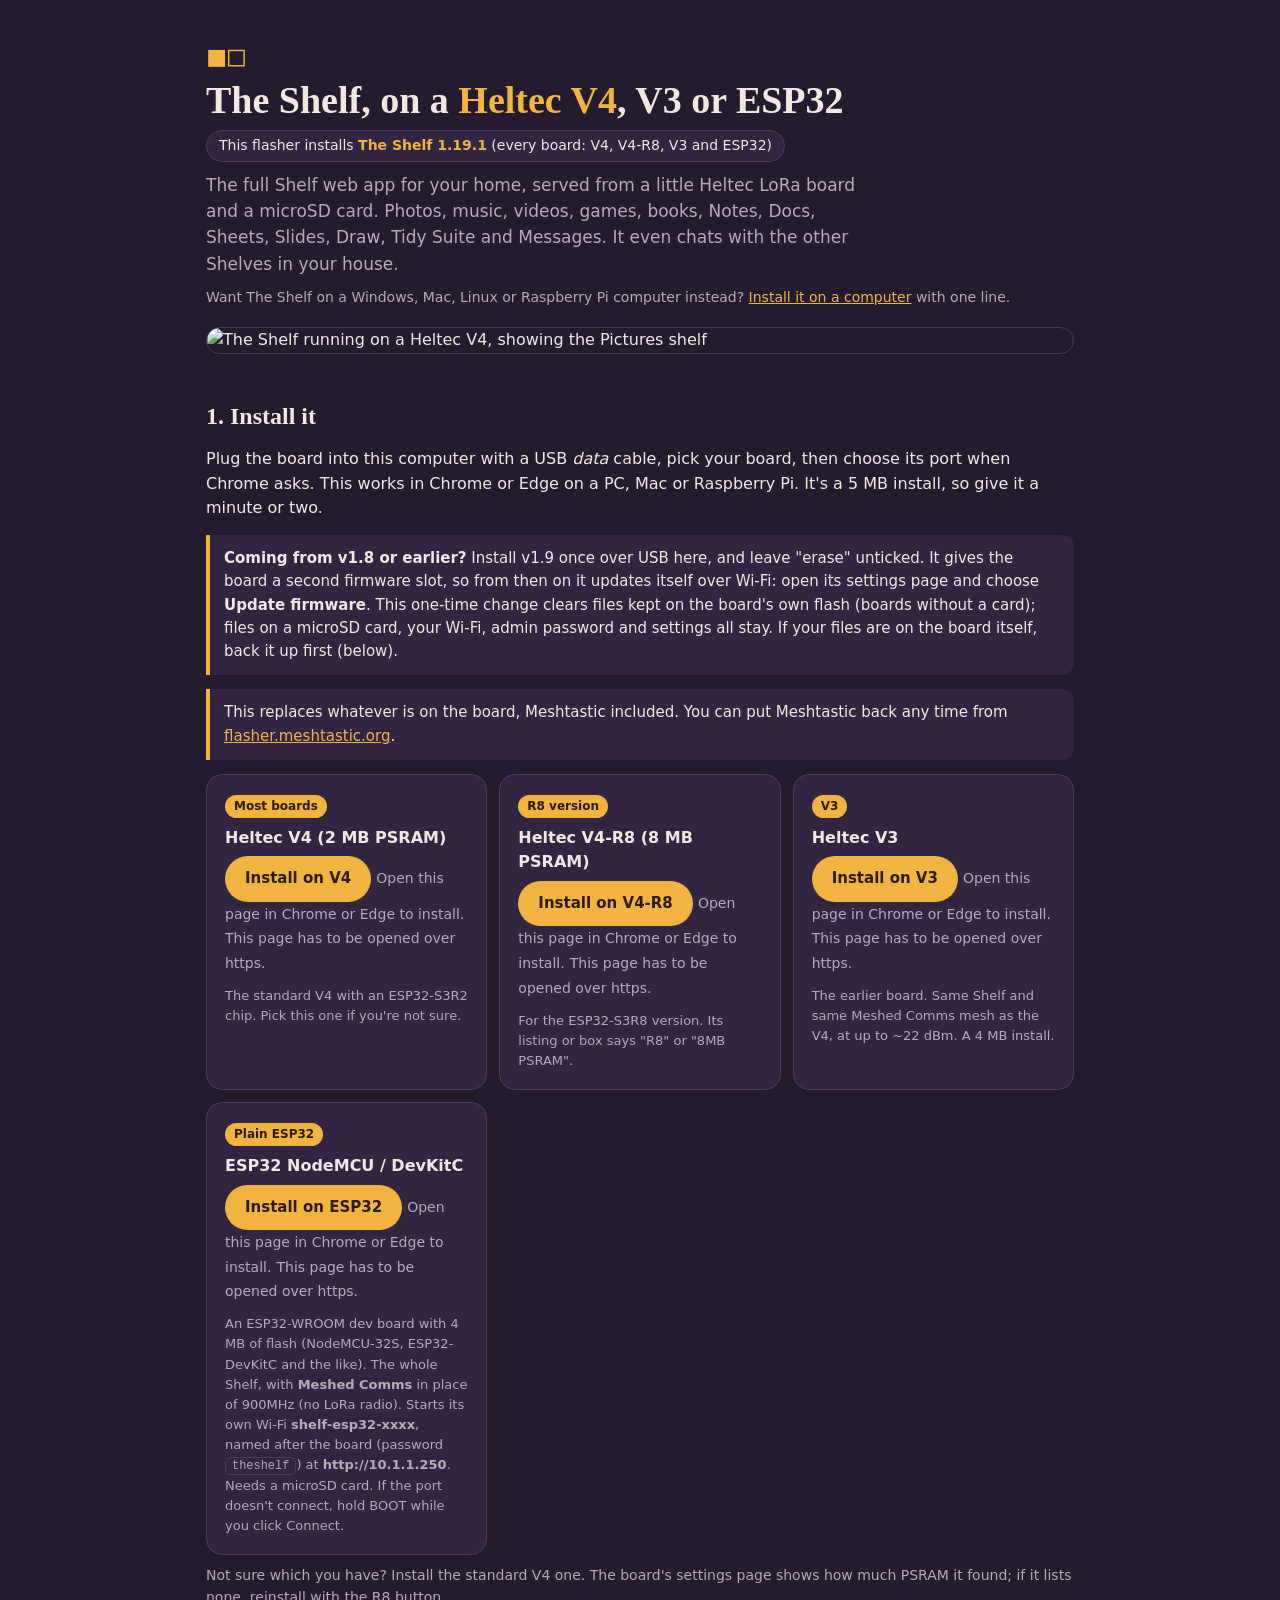
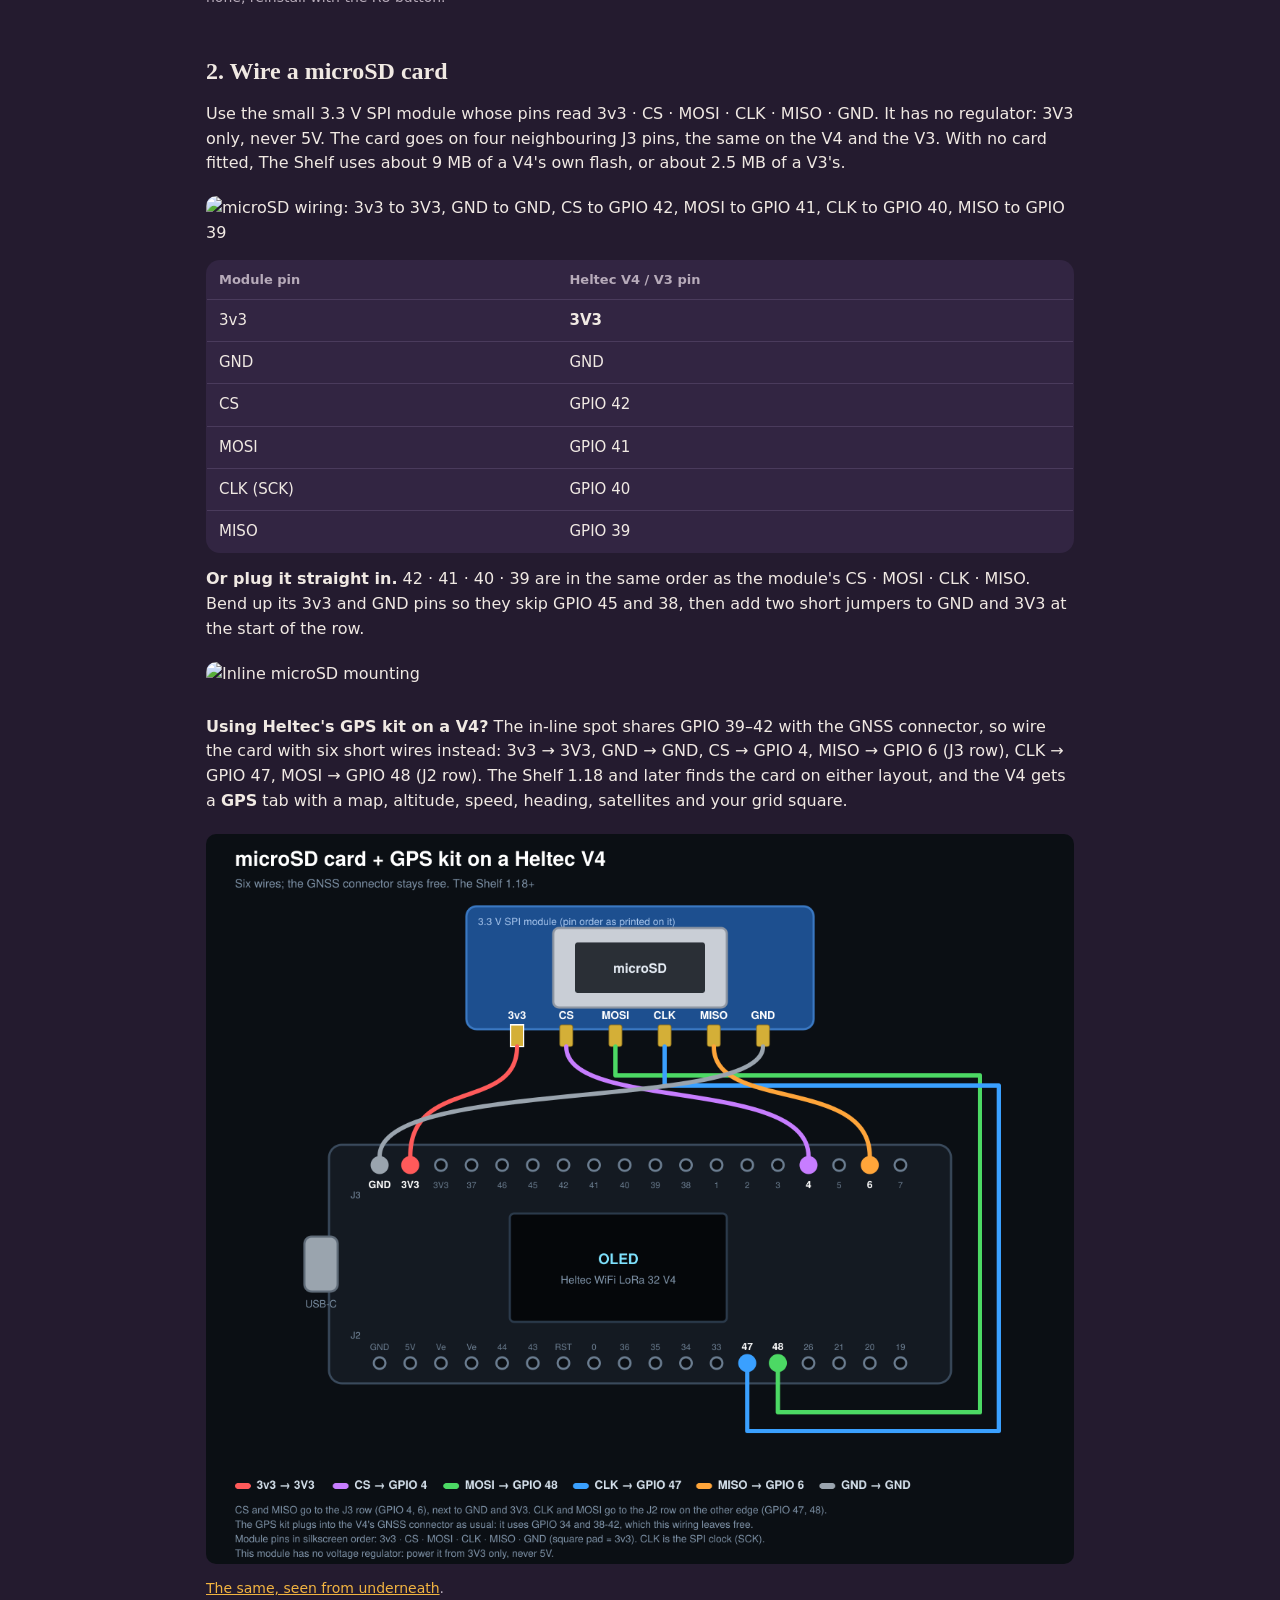
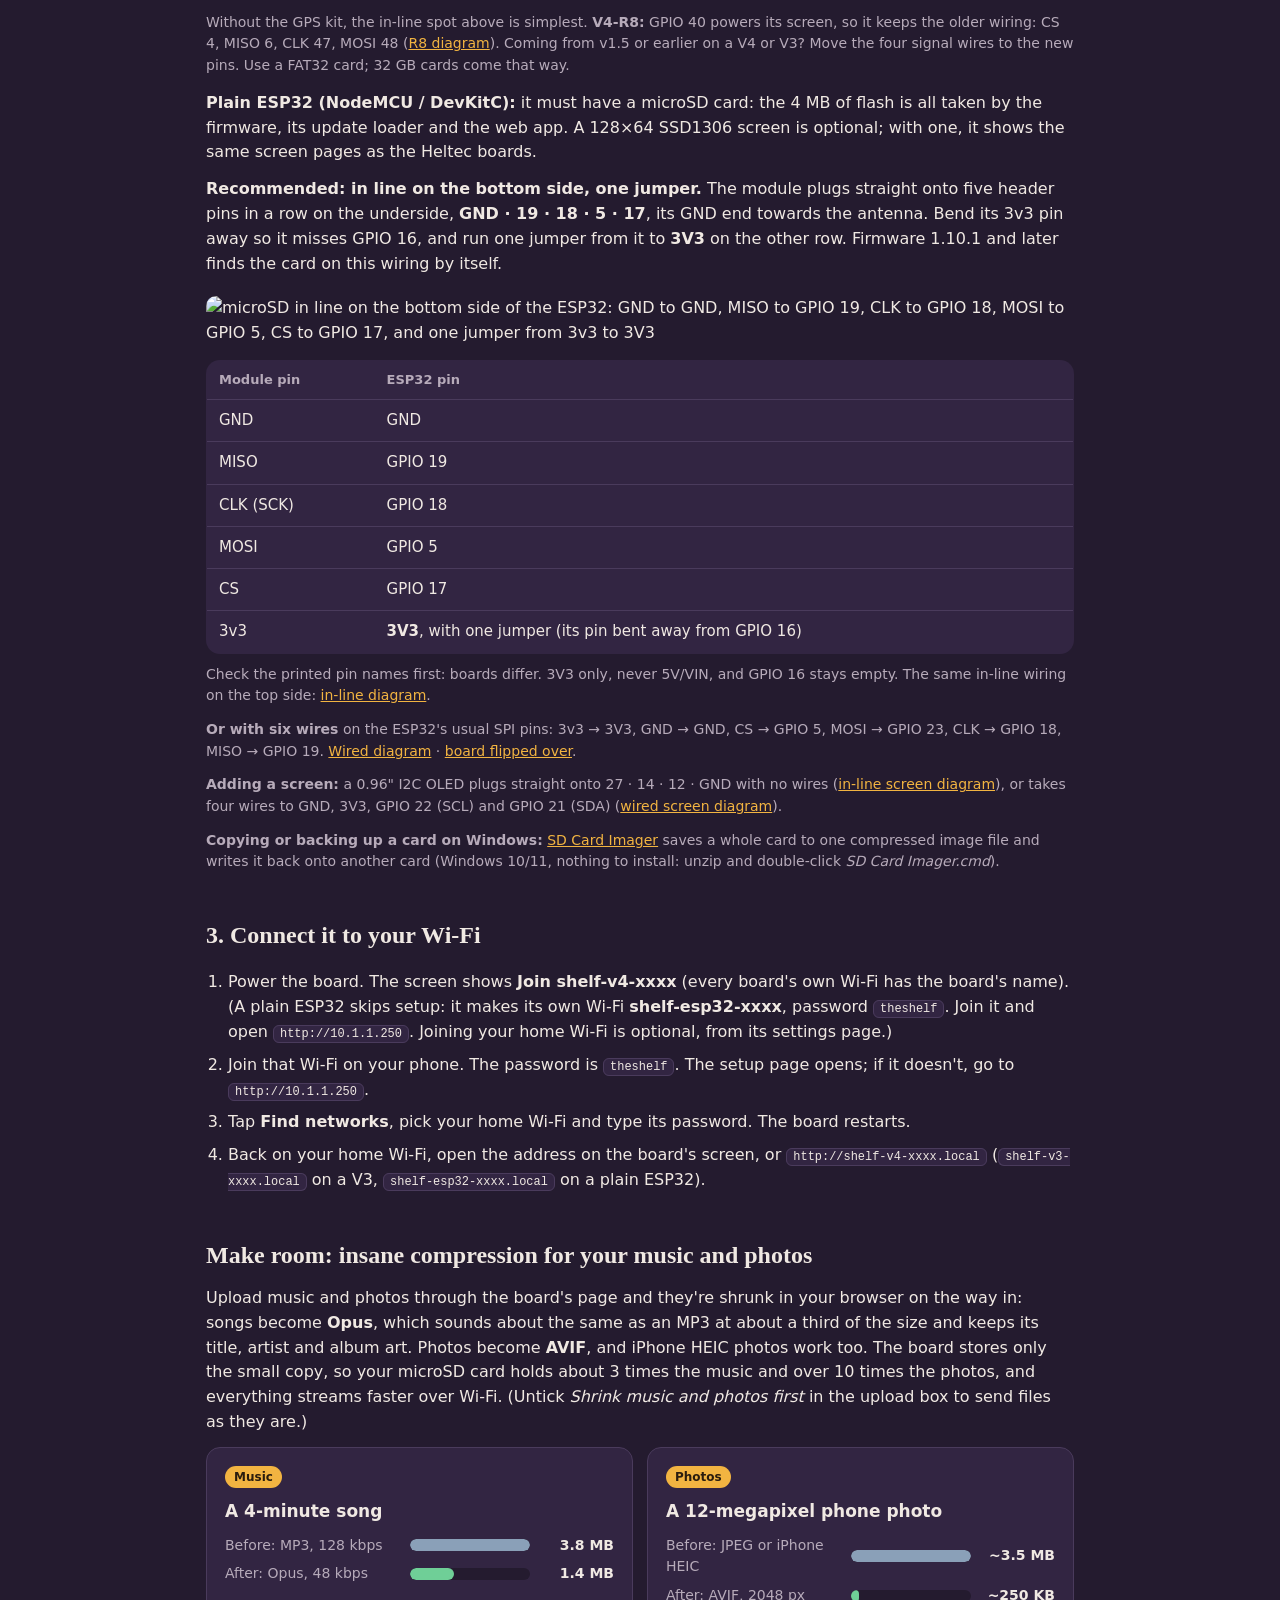
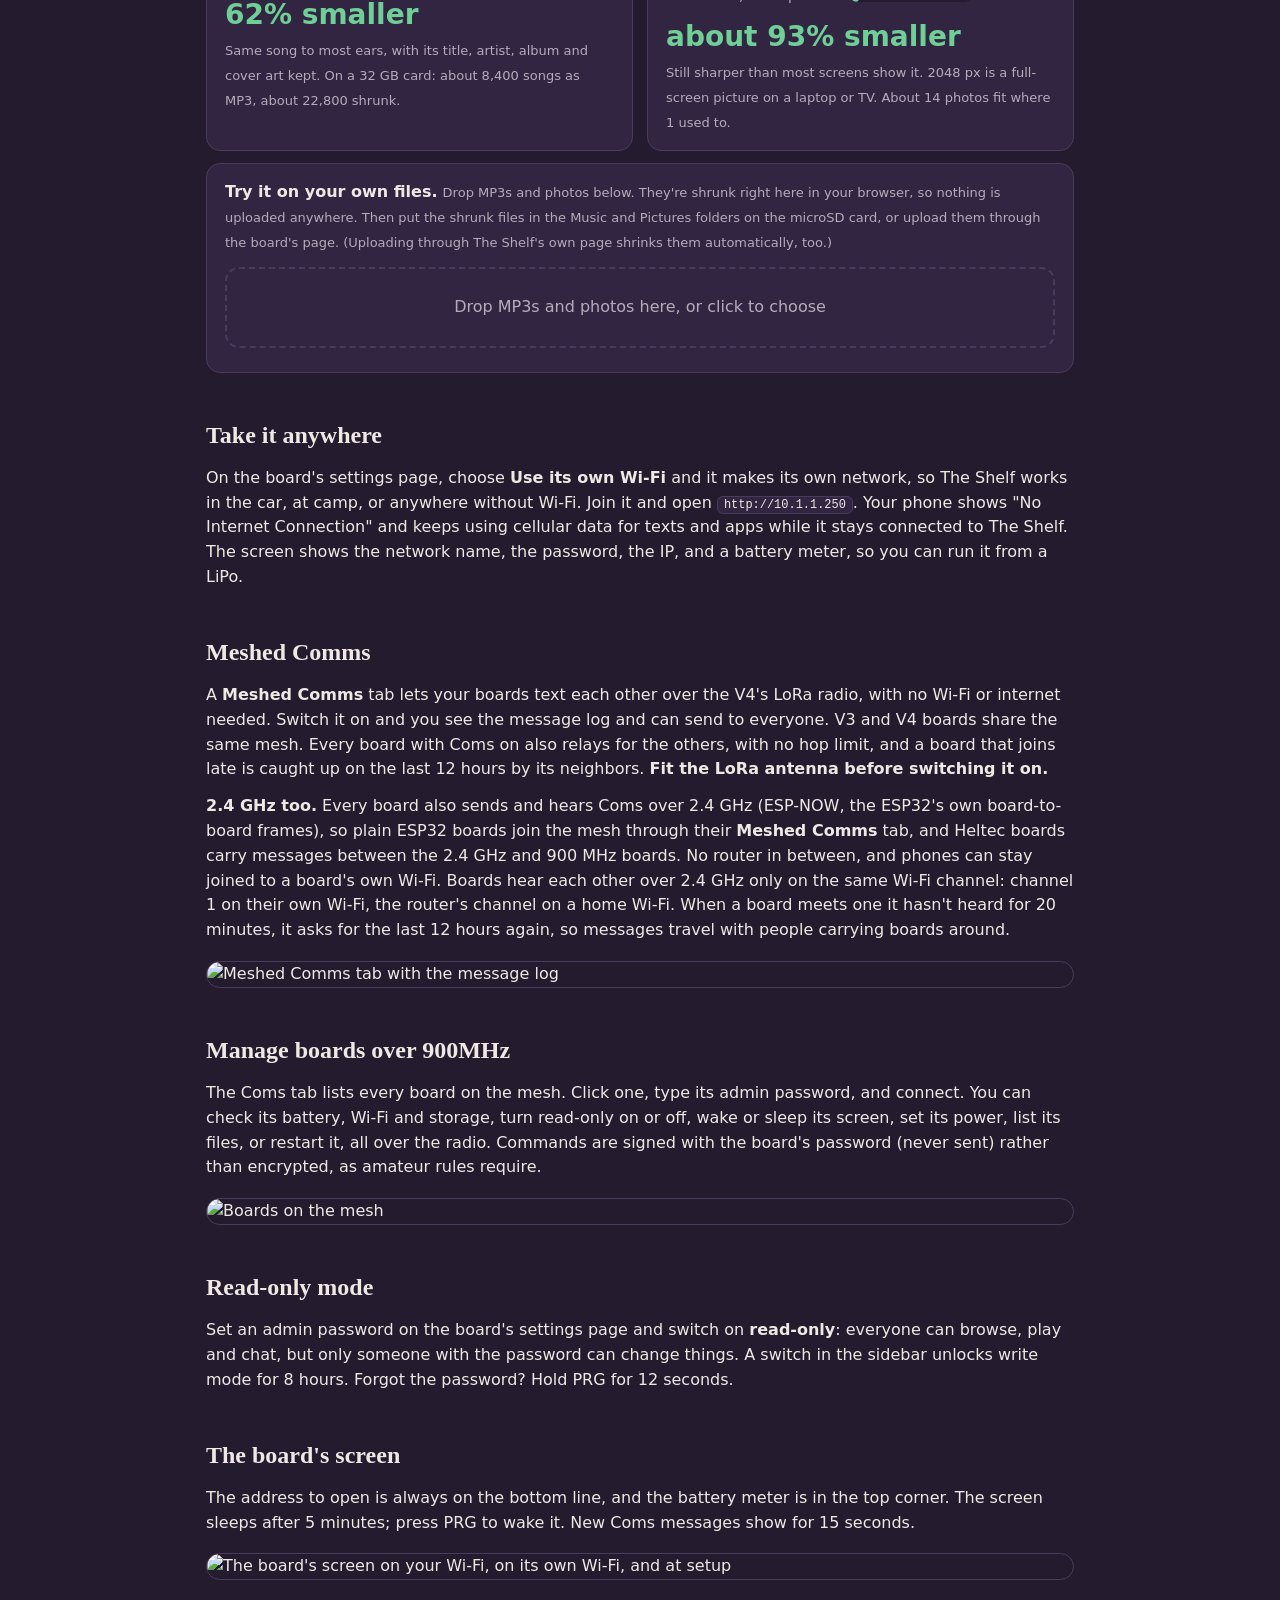
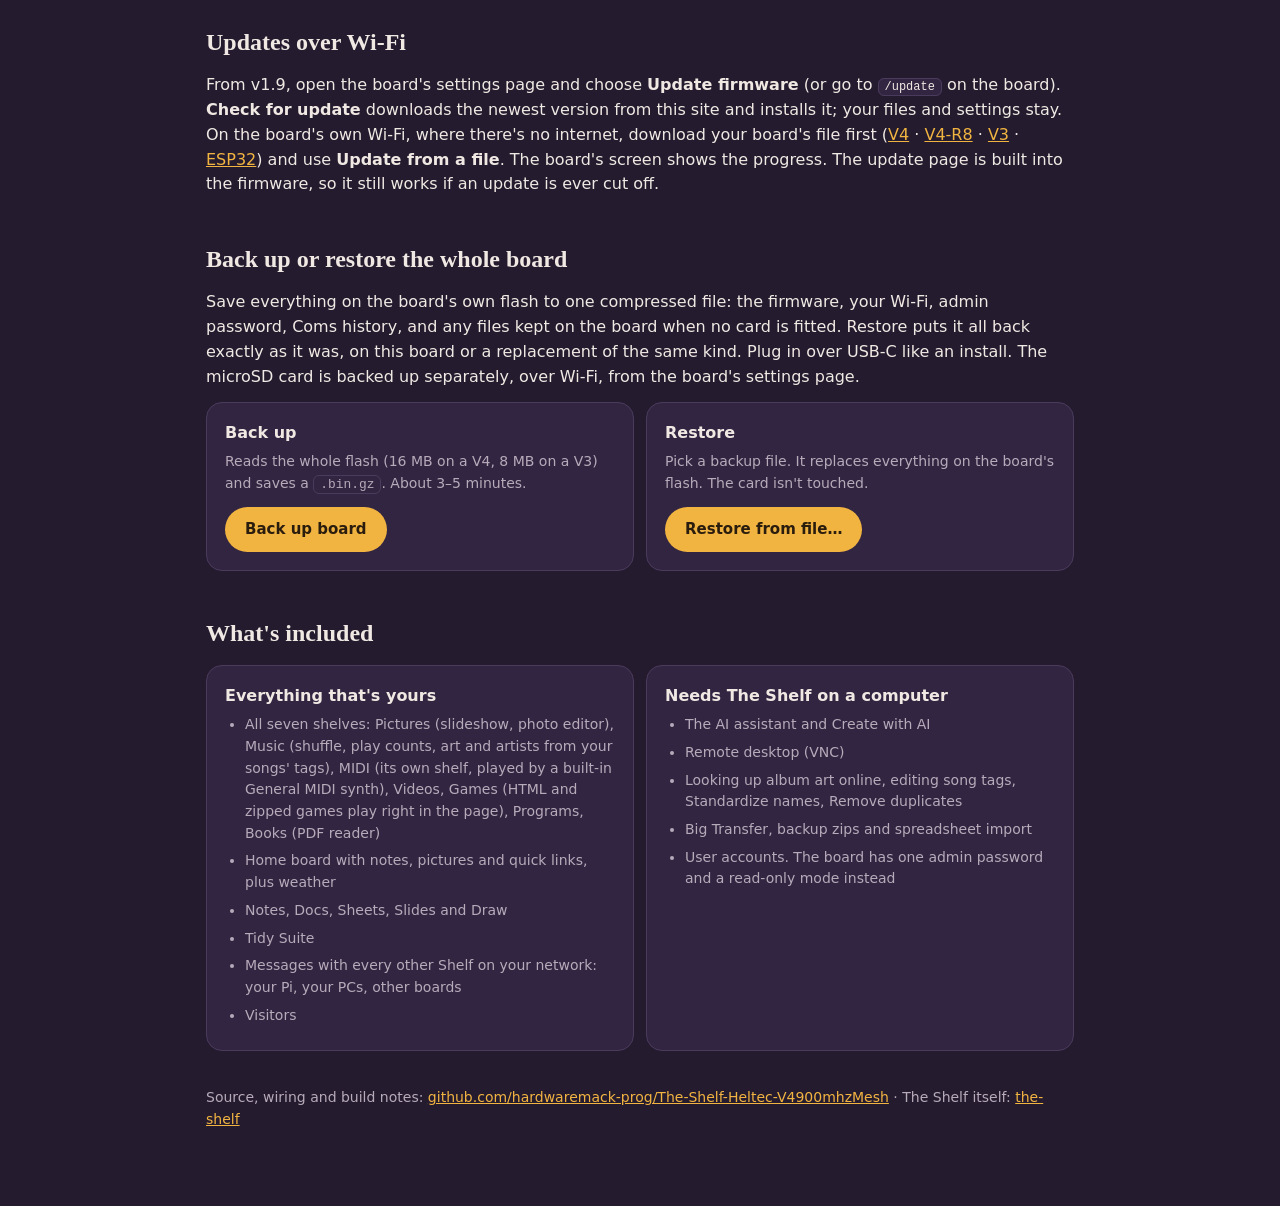
==== commit 46b06f5a: "Flasher shows which version it installs Co-Authored-By: Claude Opus 5.5 <noreply@anthropic.com> Clau" ====
--- a/docs/index.html
+++ b/docs/index.html
@@ -40,12 +40,14 @@
 .fb-status{margin-top:12px;background:var(--surface);border:1px solid var(--divider);border-radius:14px;padding:14px 16px}
 .fb-bar{height:8px;border-radius:999px;background:var(--divider);overflow:hidden;margin-bottom:8px}
 .fb-bar div{height:100%;width:0;background:var(--accent);transition:width .2s}
+.ver-pill{display:inline-block;margin:8px 0 0;padding:4px 12px;border-radius:999px;background:var(--surface);border:1px solid var(--divider);font-size:14px}.ver-pill b{color:var(--accent)}
 </style>
 </head>
 <body>
 <div class="wrap">
   <div class="mark">&#9724;&#9723;</div>
   <h1>The Shelf, on a <span>Heltec V4</span>, V3 or ESP32</h1>
+  <p class="ver-pill" id="verPill" hidden></p>
   <p class="lead">The full Shelf web app for your home, served from a little Heltec LoRa board and a microSD card. Photos, music, videos, games, books, Notes, Docs, Sheets, Slides, Draw, Tidy Suite and Messages. It even chats with the other Shelves in your house.</p>
   <p class="muted" style="margin-top:10px">Want The Shelf on a Windows, Mac, Linux or Raspberry Pi computer instead? <a href="pc.html">Install it on a computer</a> with one line.</p>
   <img class="shot" src="screenshot-pictures.png" alt="The Shelf running on a Heltec V4, showing the Pictures shelf">
@@ -312,5 +314,10 @@
 <script src="shrink/photo.js"></script>
 <script src="shrink/zip.js"></script>
 <script src="shrink/promo.js"></script>
+<script>
+// which version the Install buttons put on the board (the same files Update firmware fetches)
+fetch('ota/shelf-v4.json',{cache:'no-store'}).then(r=>r.json()).then(j=>{const e=document.getElementById('verPill');
+  e.innerHTML='This flasher installs <b>The Shelf '+j.version+'</b> (every board: V4, V4-R8, V3 and ESP32)';e.hidden=false;}).catch(()=>{});
+</script>
 </body>
 </html>
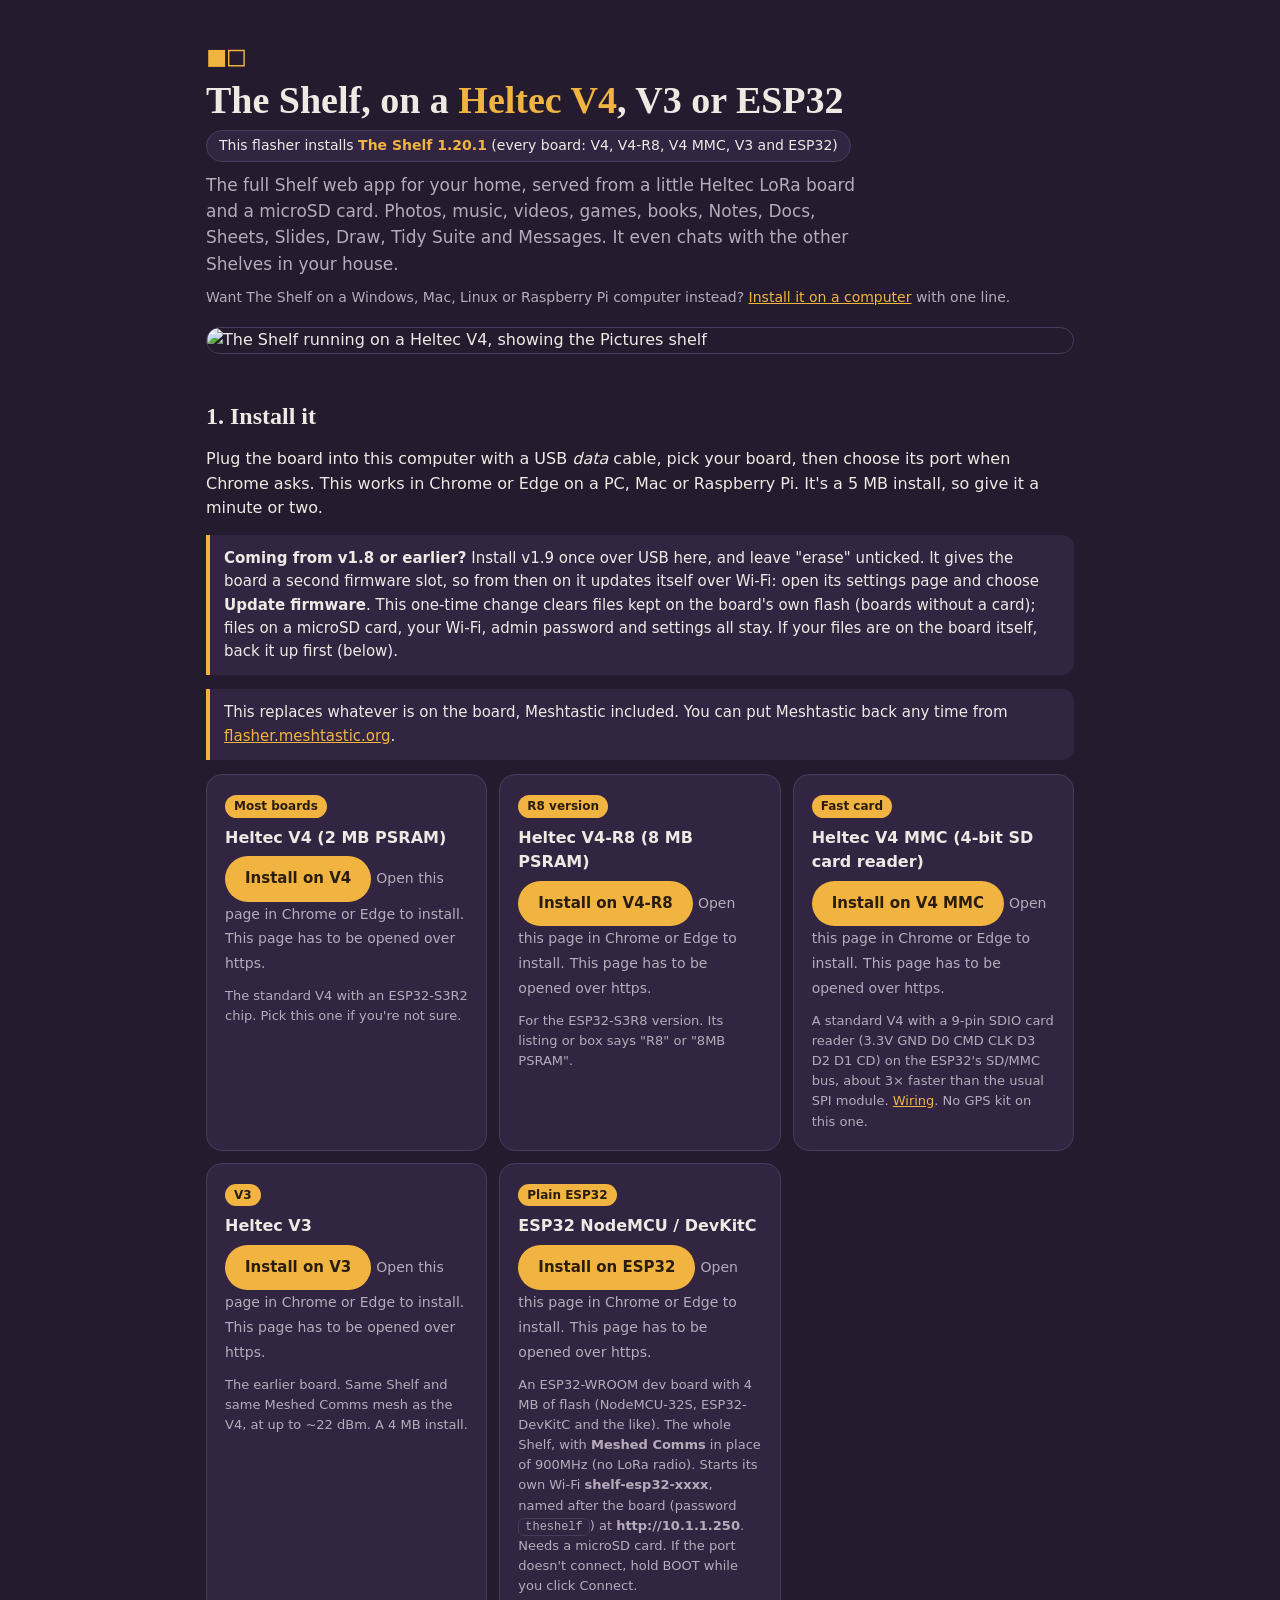
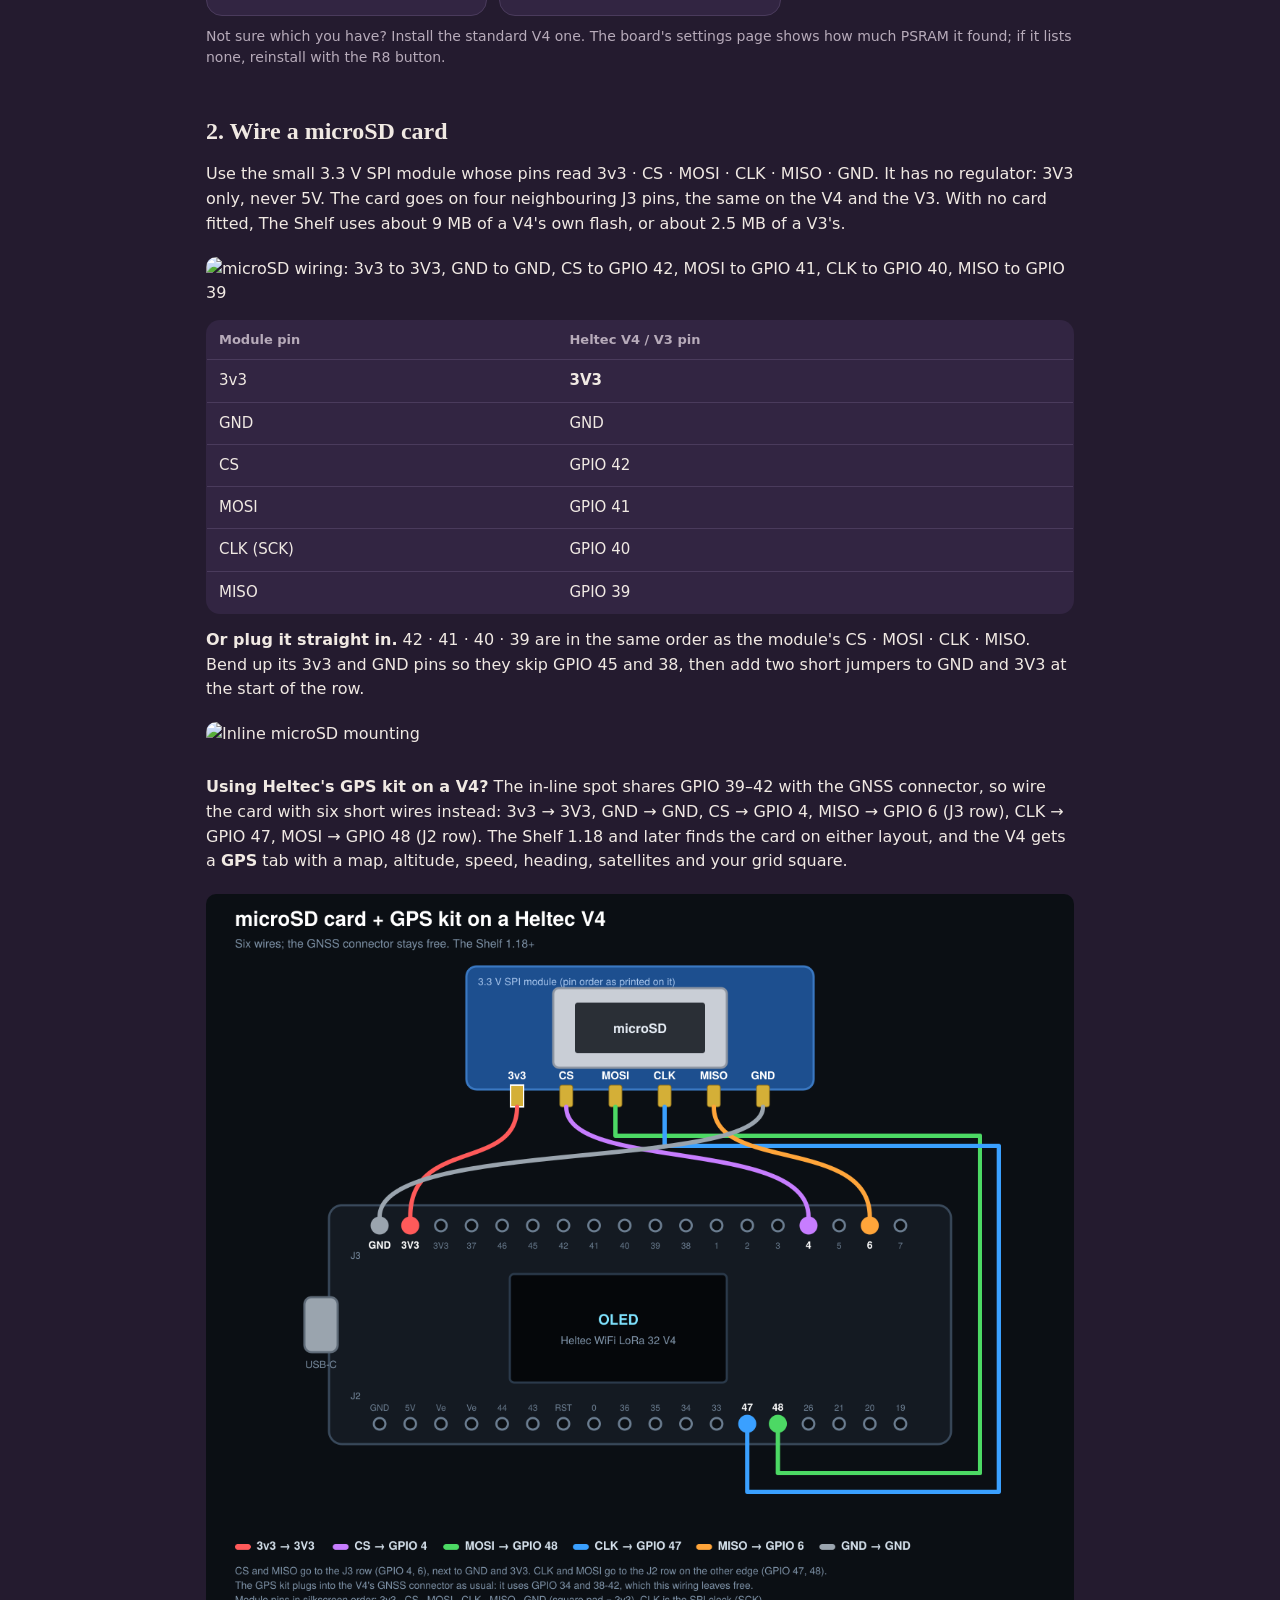
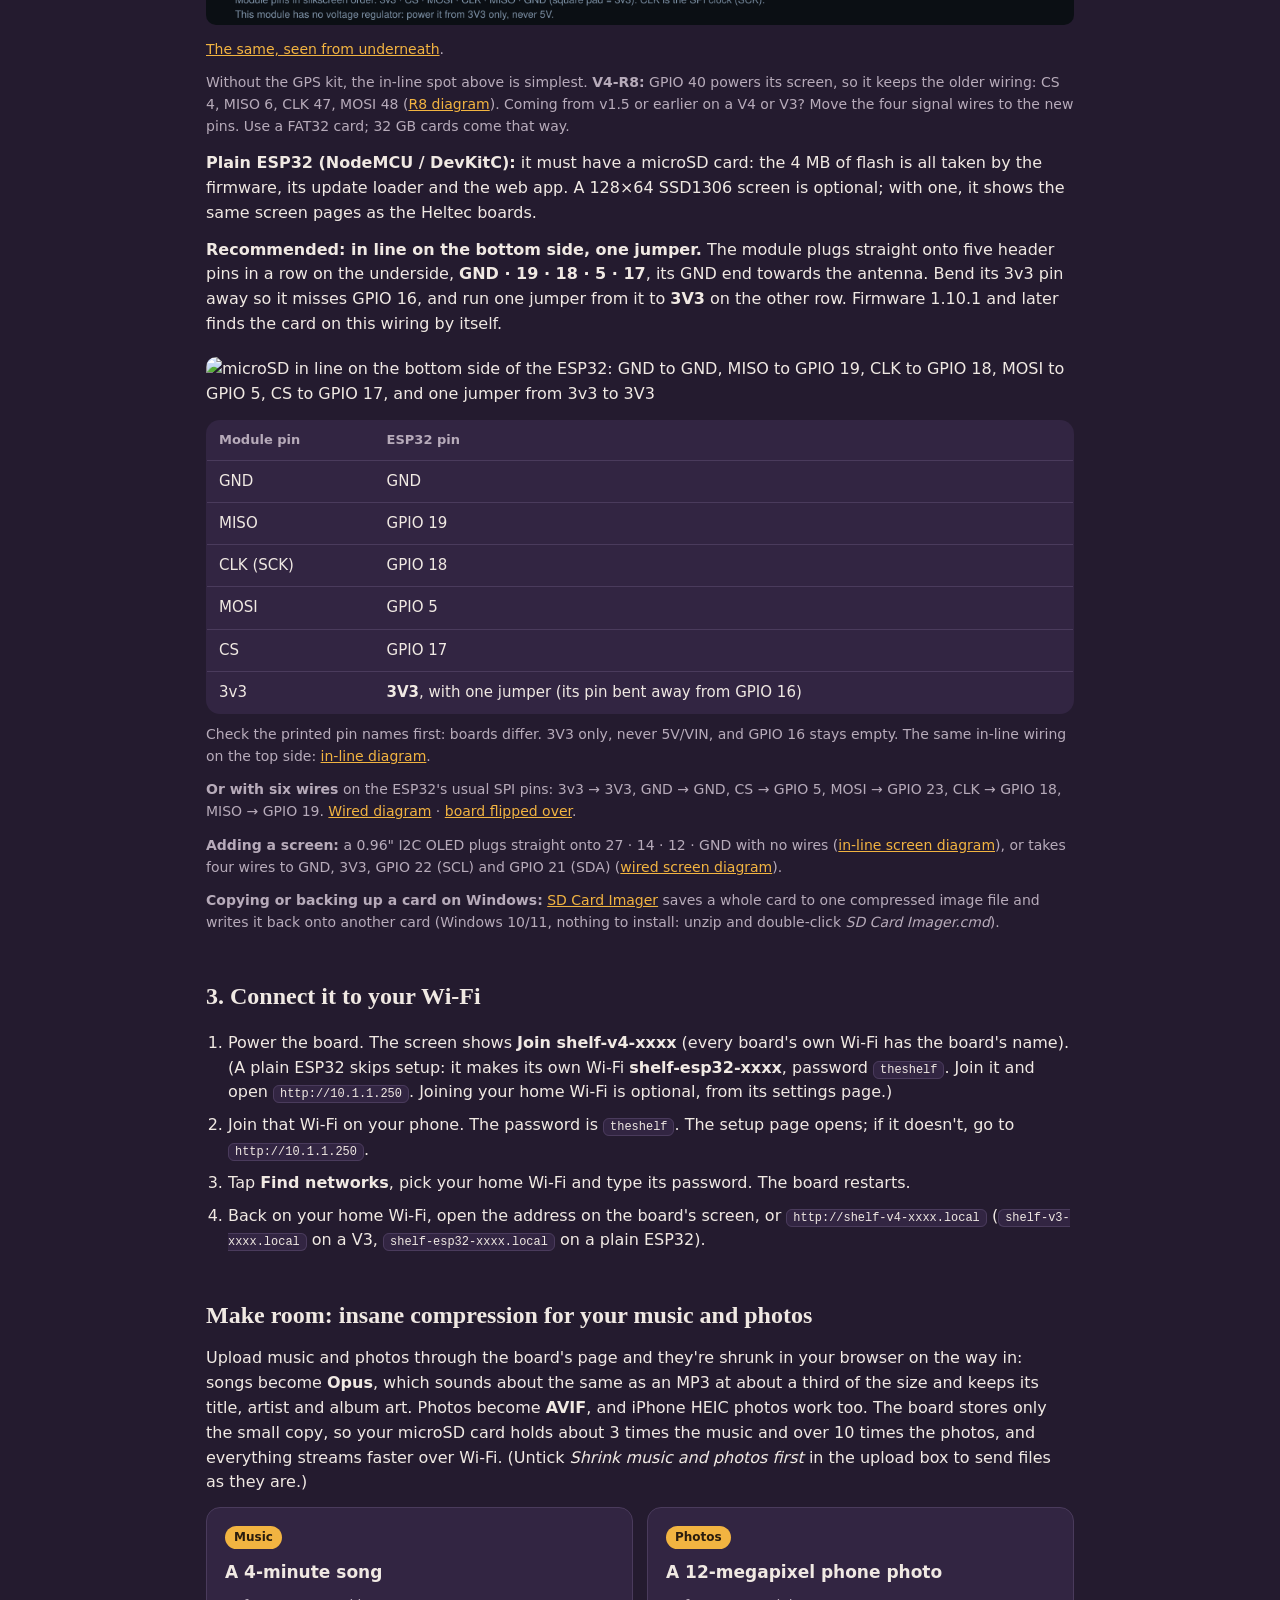
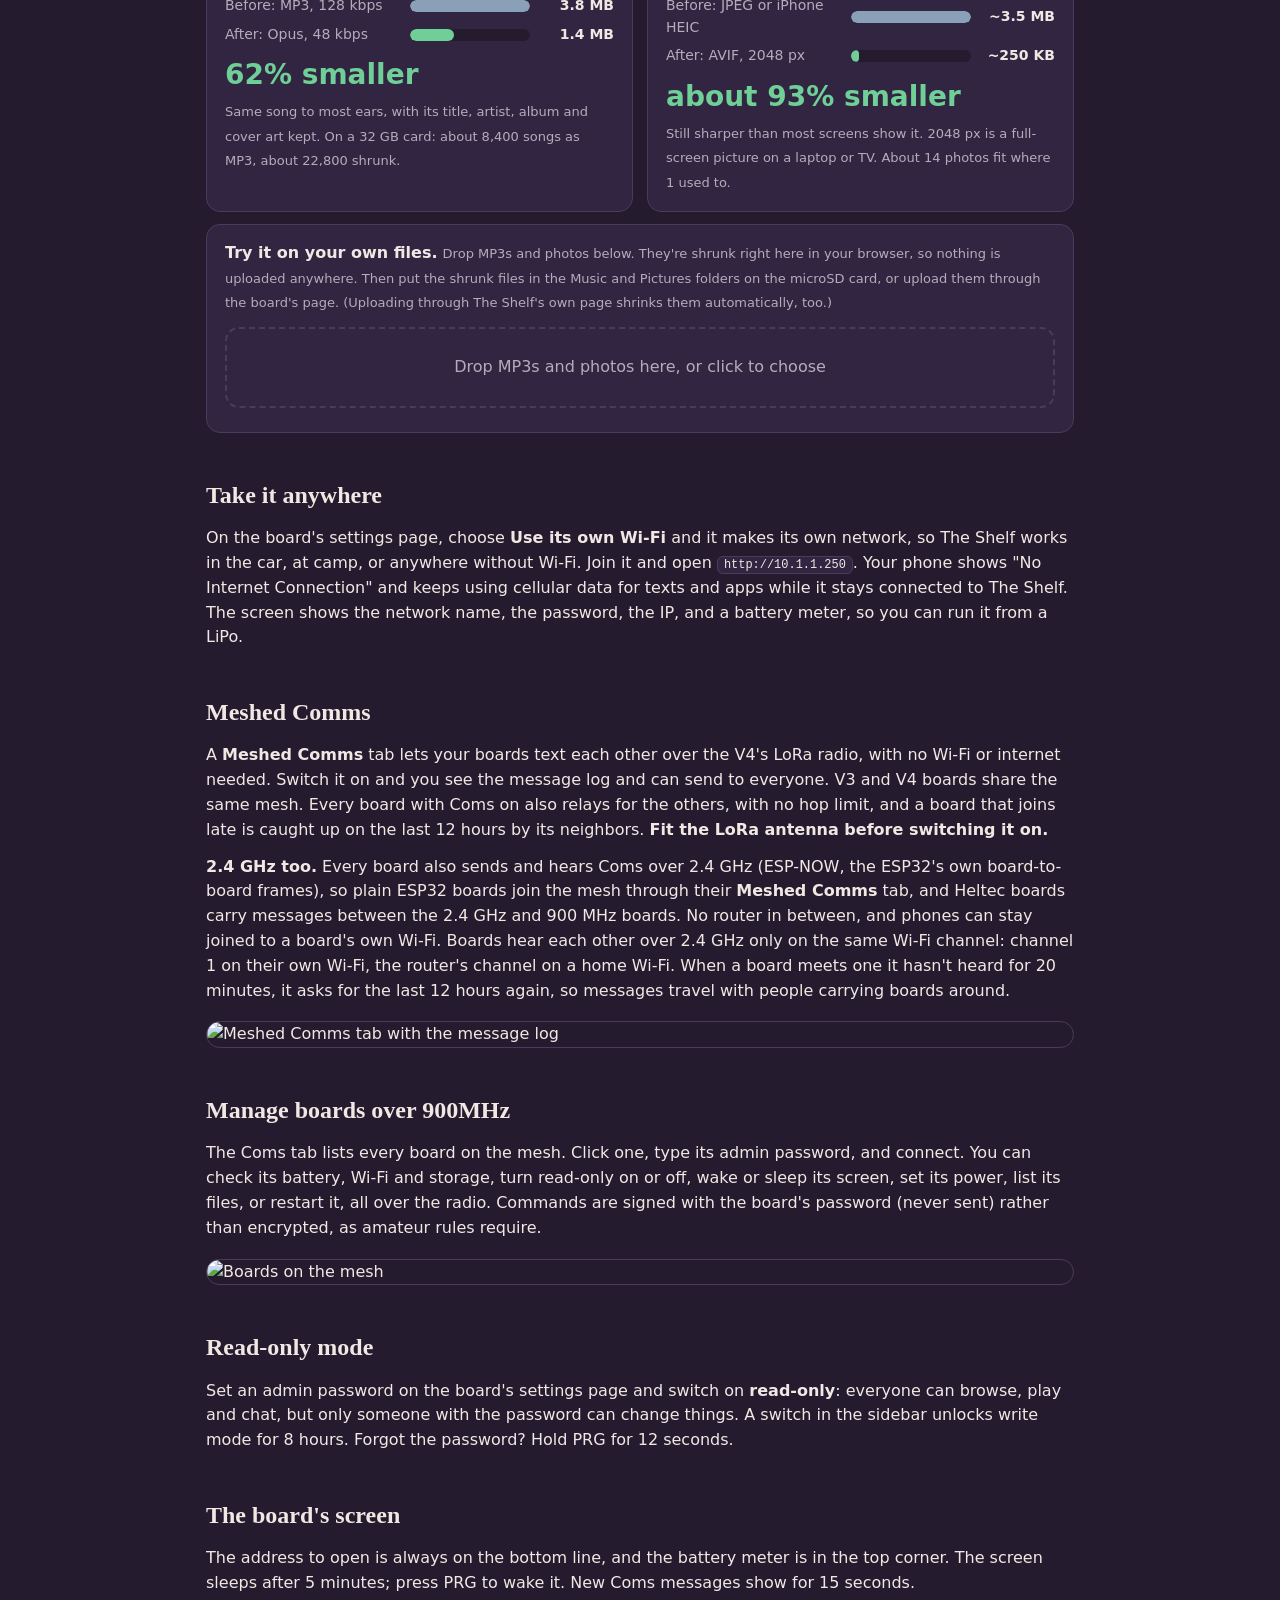
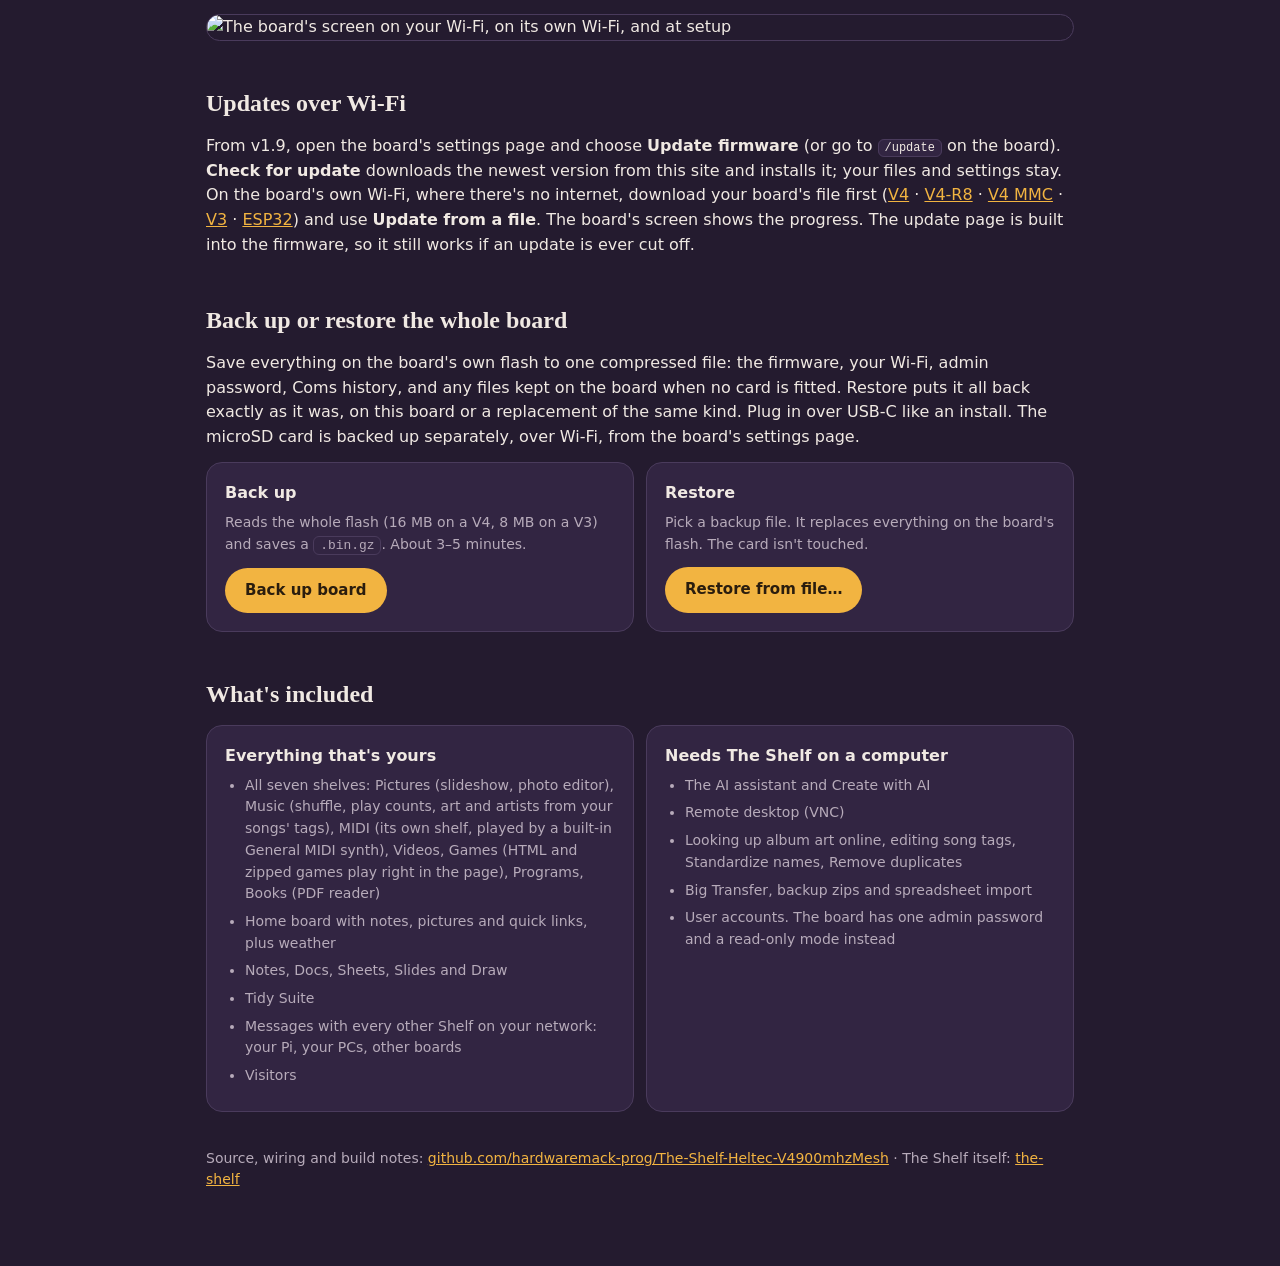
==== commit 9fb1b251: "Heltec V4 MMC: separate build for a 4-bit SD/MMC card reader New shelf-v4-mmc build (-DSHELF_MMC) fo" ====
--- a/docs/index.html
+++ b/docs/index.html
@@ -78,6 +78,16 @@
       <small>For the ESP32-S3R8 version. Its listing or box says "R8" or "8MB PSRAM".</small>
     </div>
     <div class="card">
+      <span class="tag">Fast card</span>
+      <h3>Heltec V4 MMC (4-bit SD card reader)</h3>
+      <esp-web-install-button manifest="manifest-shelf-v4-mmc.json">
+        <button slot="activate">Install on V4 MMC</button>
+        <span slot="unsupported" class="muted">Open this page in Chrome or Edge to install.</span>
+        <span slot="not-allowed" class="muted">This page has to be opened over https.</span>
+      </esp-web-install-button>
+      <small>A standard V4 with a 9-pin SDIO card reader (3.3V GND D0 CMD CLK D3 D2 D1 CD) on the ESP32's SD/MMC bus, about 3× faster than the usual SPI module. <a href="https://github.com/hardwaremack-prog/The-Shelf-Heltec-V4900mhzMesh#heltec-v4-mmc-fast-4-bit-card-reader">Wiring</a>. No GPS kit on this one.</small>
+    </div>
+    <div class="card">
       <span class="tag">V3</span>
       <h3>Heltec V3</h3>
       <esp-web-install-button manifest="manifest-shelf-v3.json">
@@ -165,7 +175,7 @@
 
 
   <h2>Updates over Wi-Fi</h2>
-  <p>From v1.9, open the board's settings page and choose <b>Update firmware</b> (or go to <code>/update</code> on the board). <b>Check for update</b> downloads the newest version from this site and installs it; your files and settings stay. On the board's own Wi-Fi, where there's no internet, download your board's file first (<a href="firmware/shelf-v4-main.bin" download>V4</a> · <a href="firmware/shelf-v4-r8-main.bin" download>V4-R8</a> · <a href="firmware/shelf-v3-main.bin" download>V3</a> · <a href="firmware/shelf-esp32-main.bin" download>ESP32</a>) and use <b>Update from a file</b>. The board's screen shows the progress. The update page is built into the firmware, so it still works if an update is ever cut off.</p>
+  <p>From v1.9, open the board's settings page and choose <b>Update firmware</b> (or go to <code>/update</code> on the board). <b>Check for update</b> downloads the newest version from this site and installs it; your files and settings stay. On the board's own Wi-Fi, where there's no internet, download your board's file first (<a href="firmware/shelf-v4-main.bin" download>V4</a> · <a href="firmware/shelf-v4-r8-main.bin" download>V4-R8</a> · <a href="firmware/shelf-v4-mmc-main.bin" download>V4 MMC</a> · <a href="firmware/shelf-v3-main.bin" download>V3</a> · <a href="firmware/shelf-esp32-main.bin" download>ESP32</a>) and use <b>Update from a file</b>. The board's screen shows the progress. The update page is built into the firmware, so it still works if an update is ever cut off.</p>
 
   <h2 id="backup">Back up or restore the whole board</h2>
   <p>Save everything on the board's own flash to one compressed file: the firmware, your Wi-Fi, admin password, Coms history, and any files kept on the board when no card is fitted. Restore puts it all back exactly as it was, on this board or a replacement of the same kind. Plug in over USB-C like an install. The microSD card is backed up separately, over Wi-Fi, from the board's settings page.</p>
@@ -317,7 +327,7 @@
 <script>
 // which version the Install buttons put on the board (the same files Update firmware fetches)
 fetch('ota/shelf-v4.json',{cache:'no-store'}).then(r=>r.json()).then(j=>{const e=document.getElementById('verPill');
-  e.innerHTML='This flasher installs <b>The Shelf '+j.version+'</b> (every board: V4, V4-R8, V3 and ESP32)';e.hidden=false;}).catch(()=>{});
+  e.innerHTML='This flasher installs <b>The Shelf '+j.version+'</b> (every board: V4, V4-R8, V4 MMC, V3 and ESP32)';e.hidden=false;}).catch(()=>{});
 </script>
 </body>
 </html>
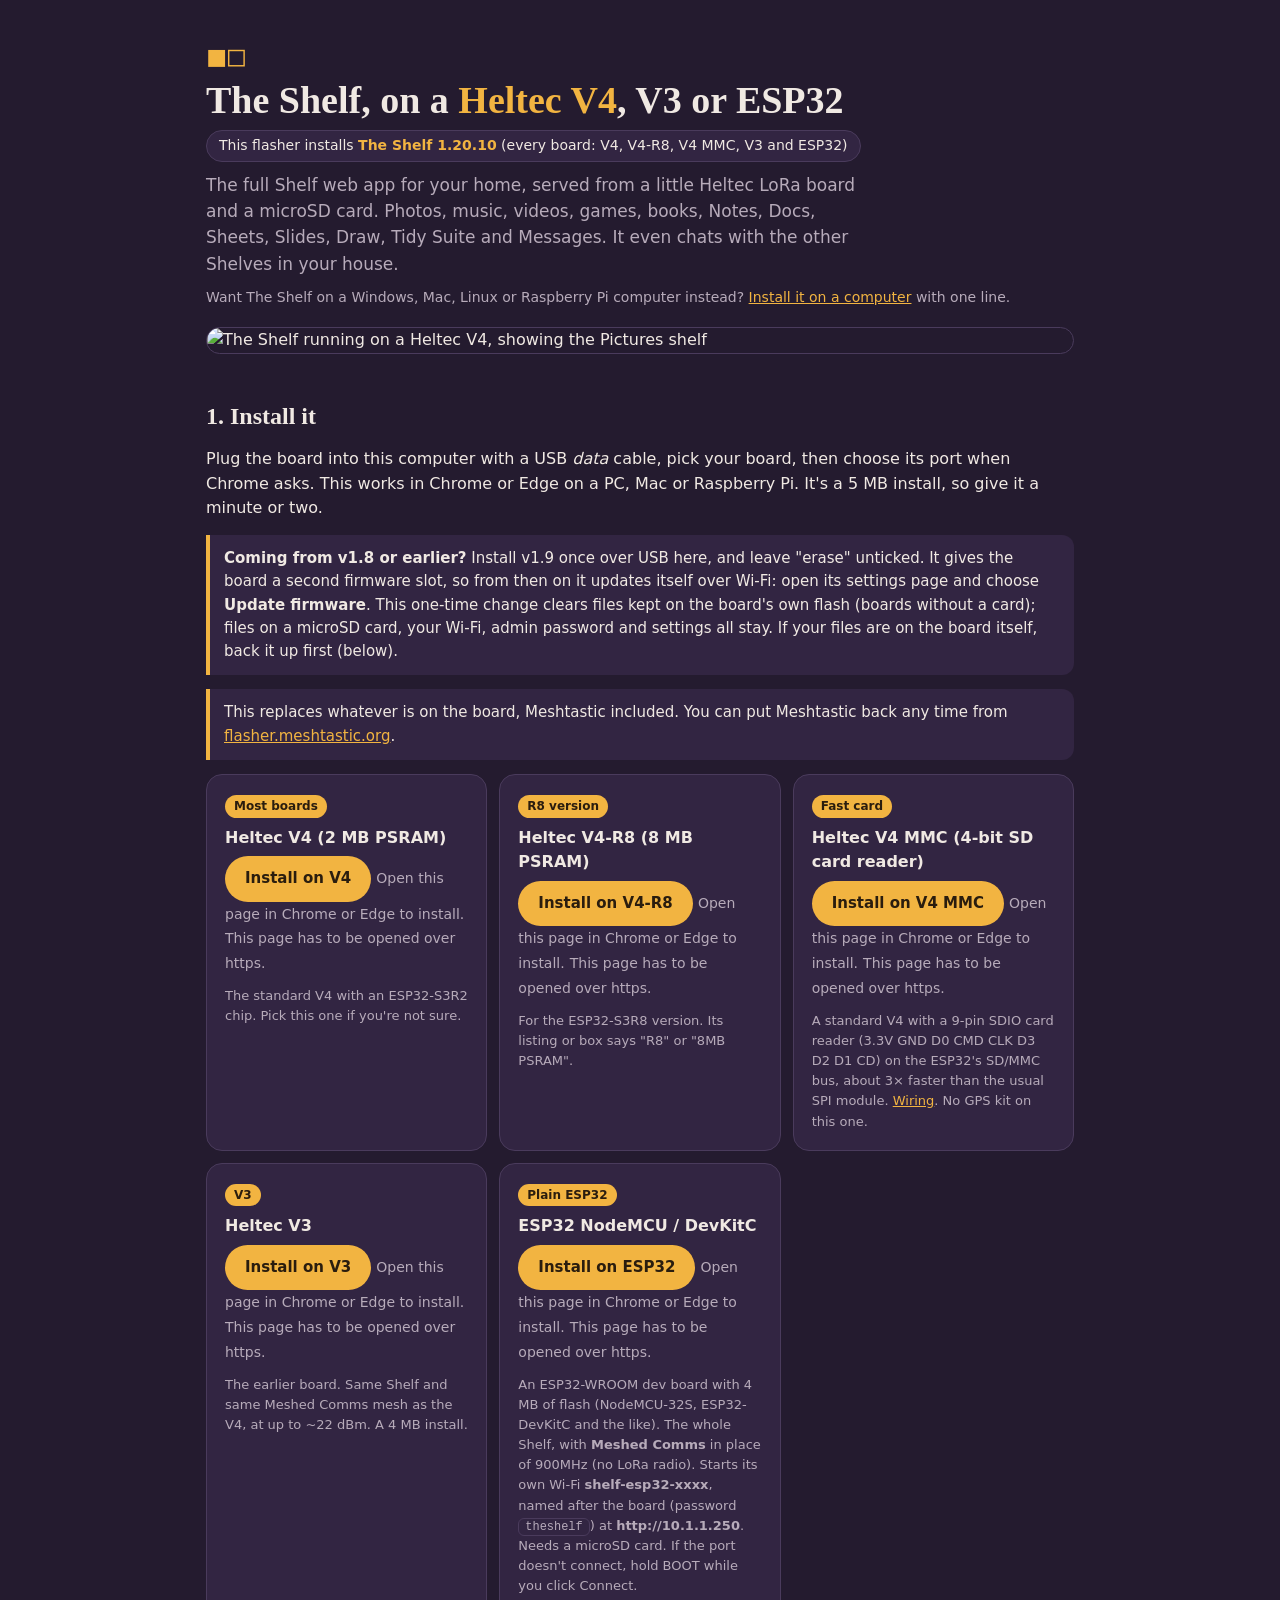
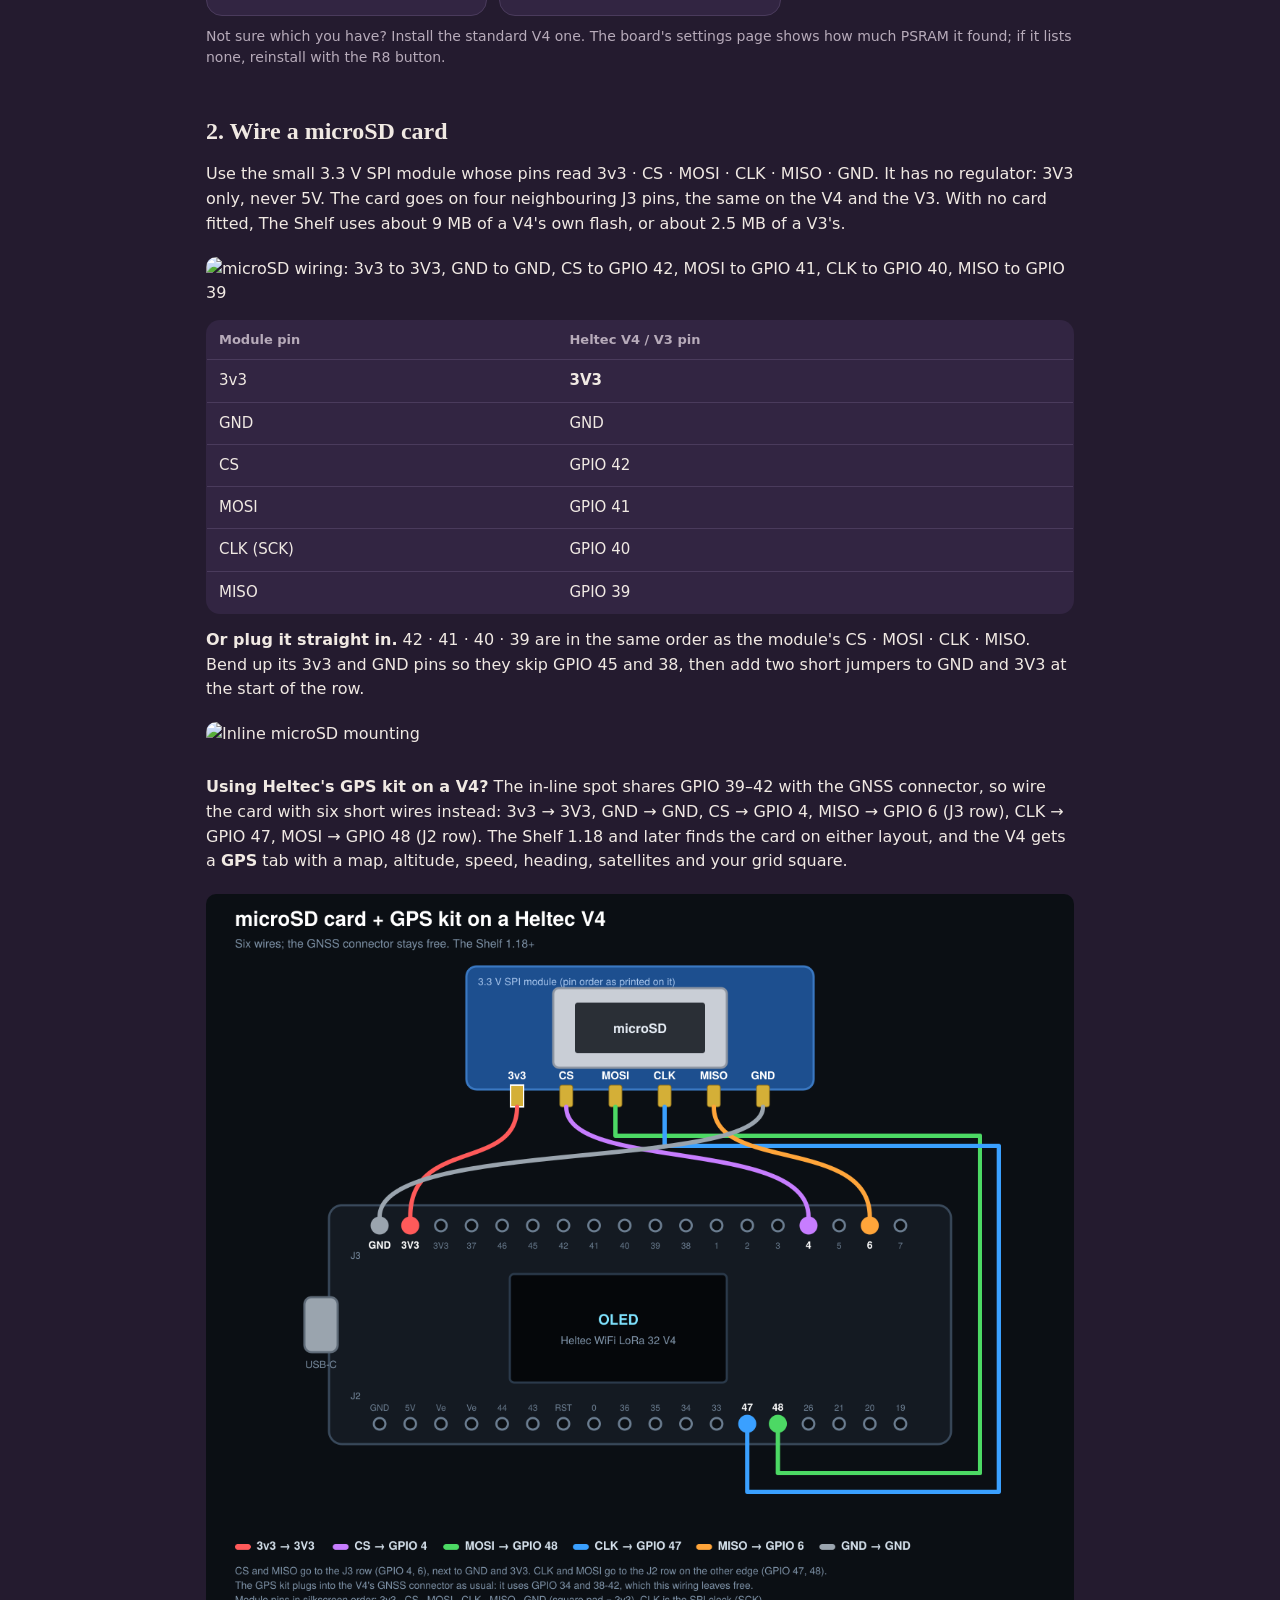
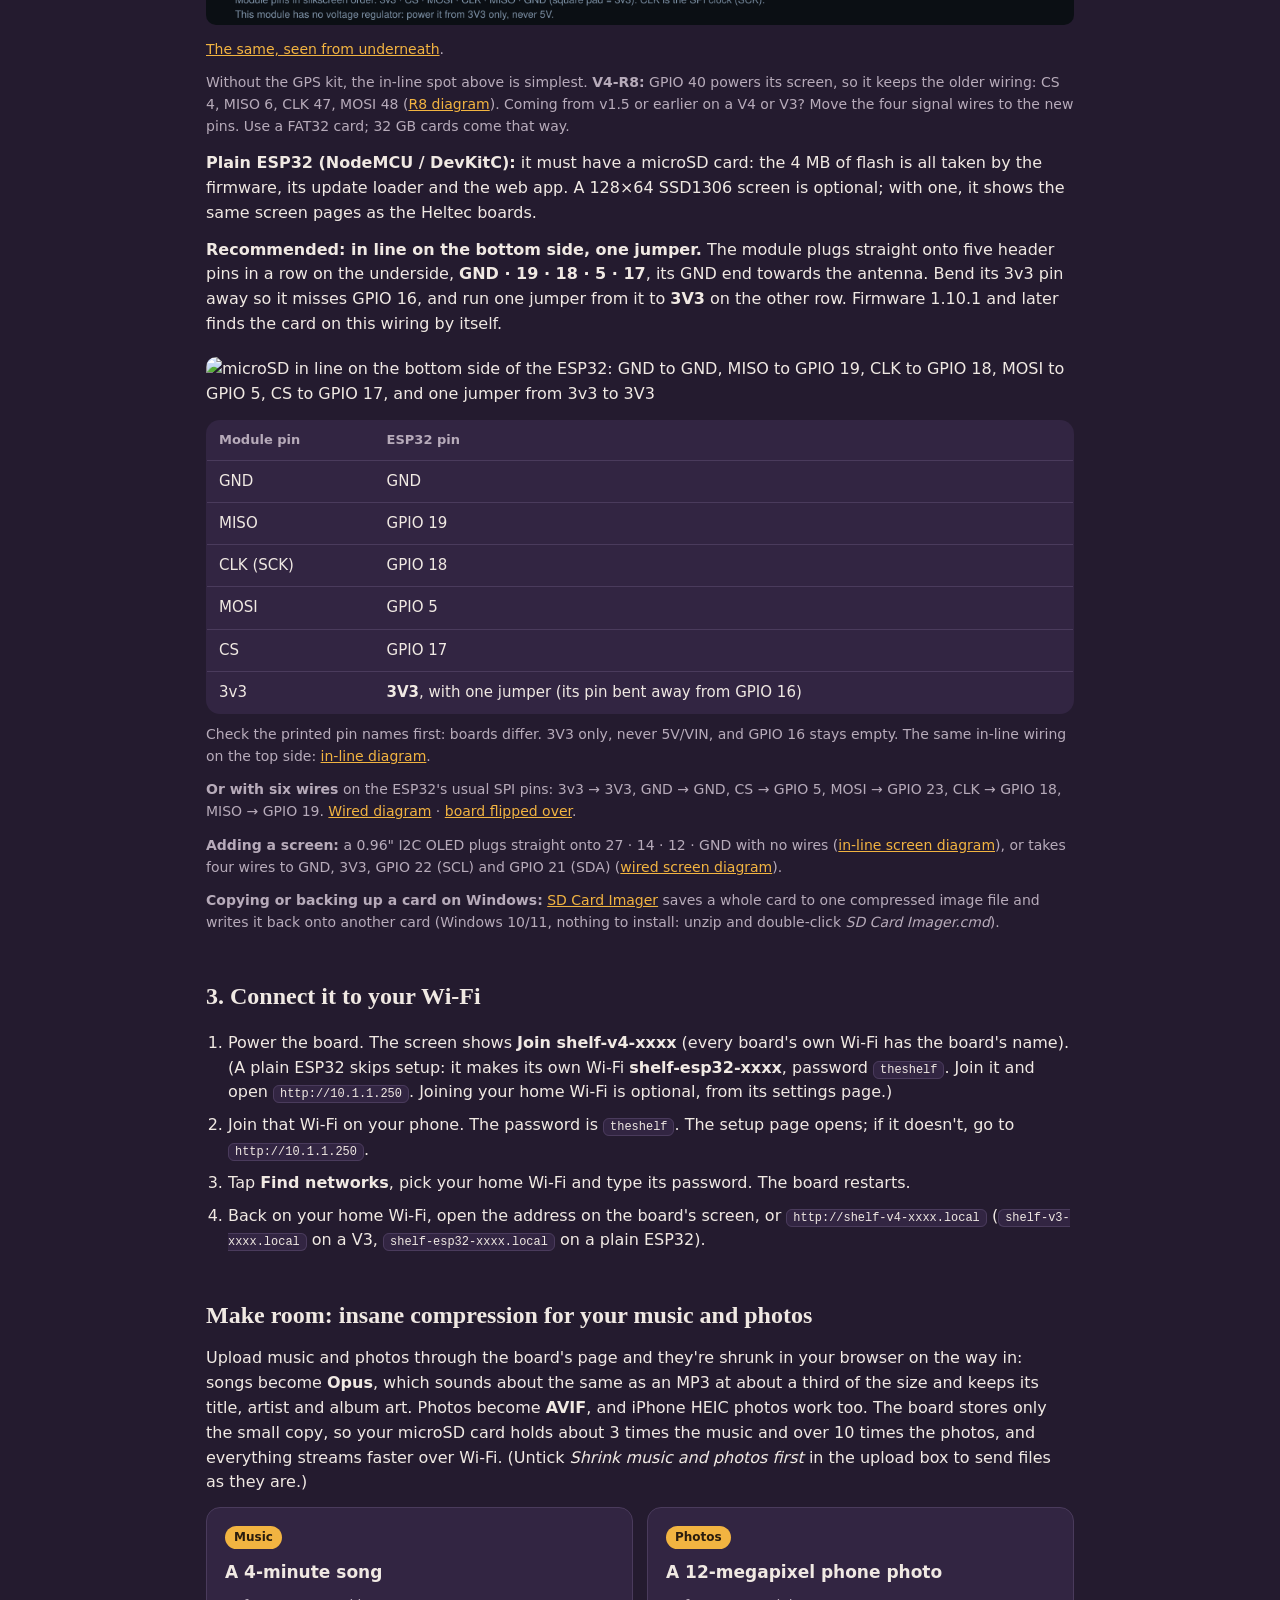
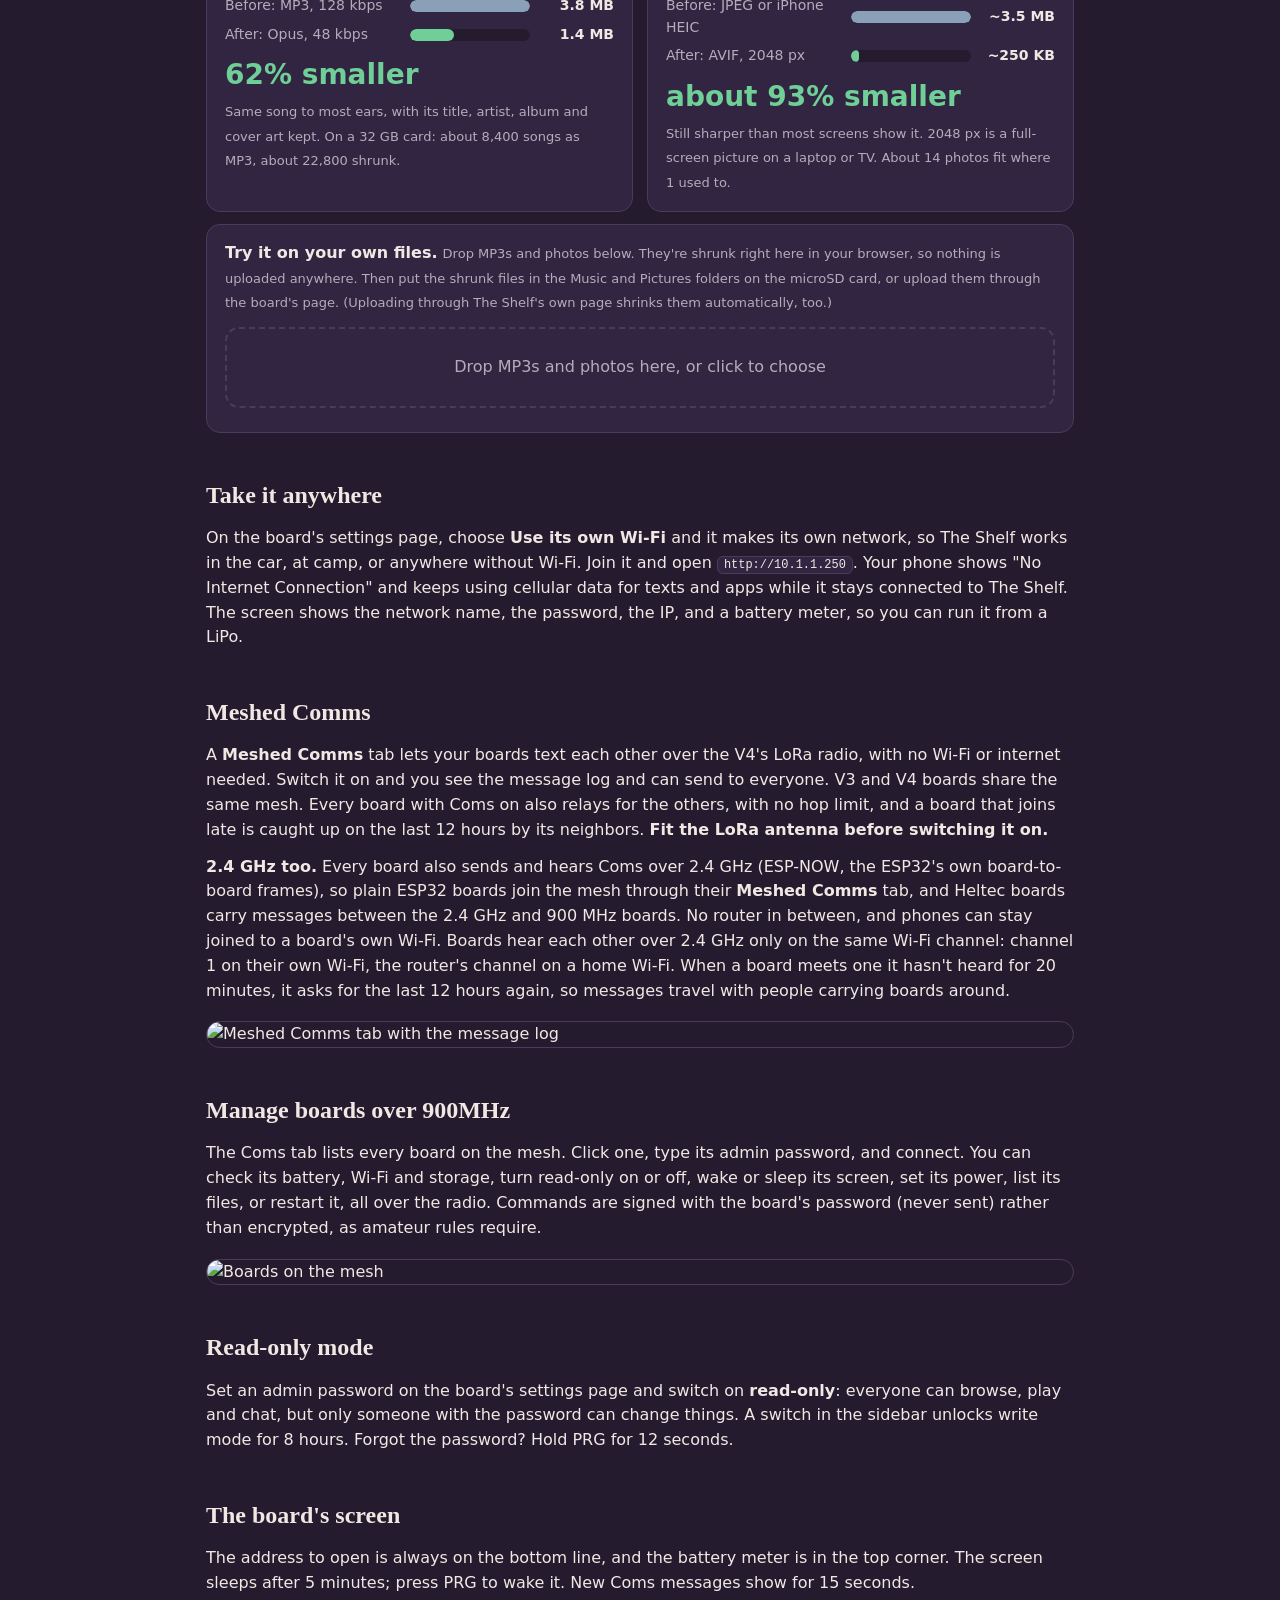
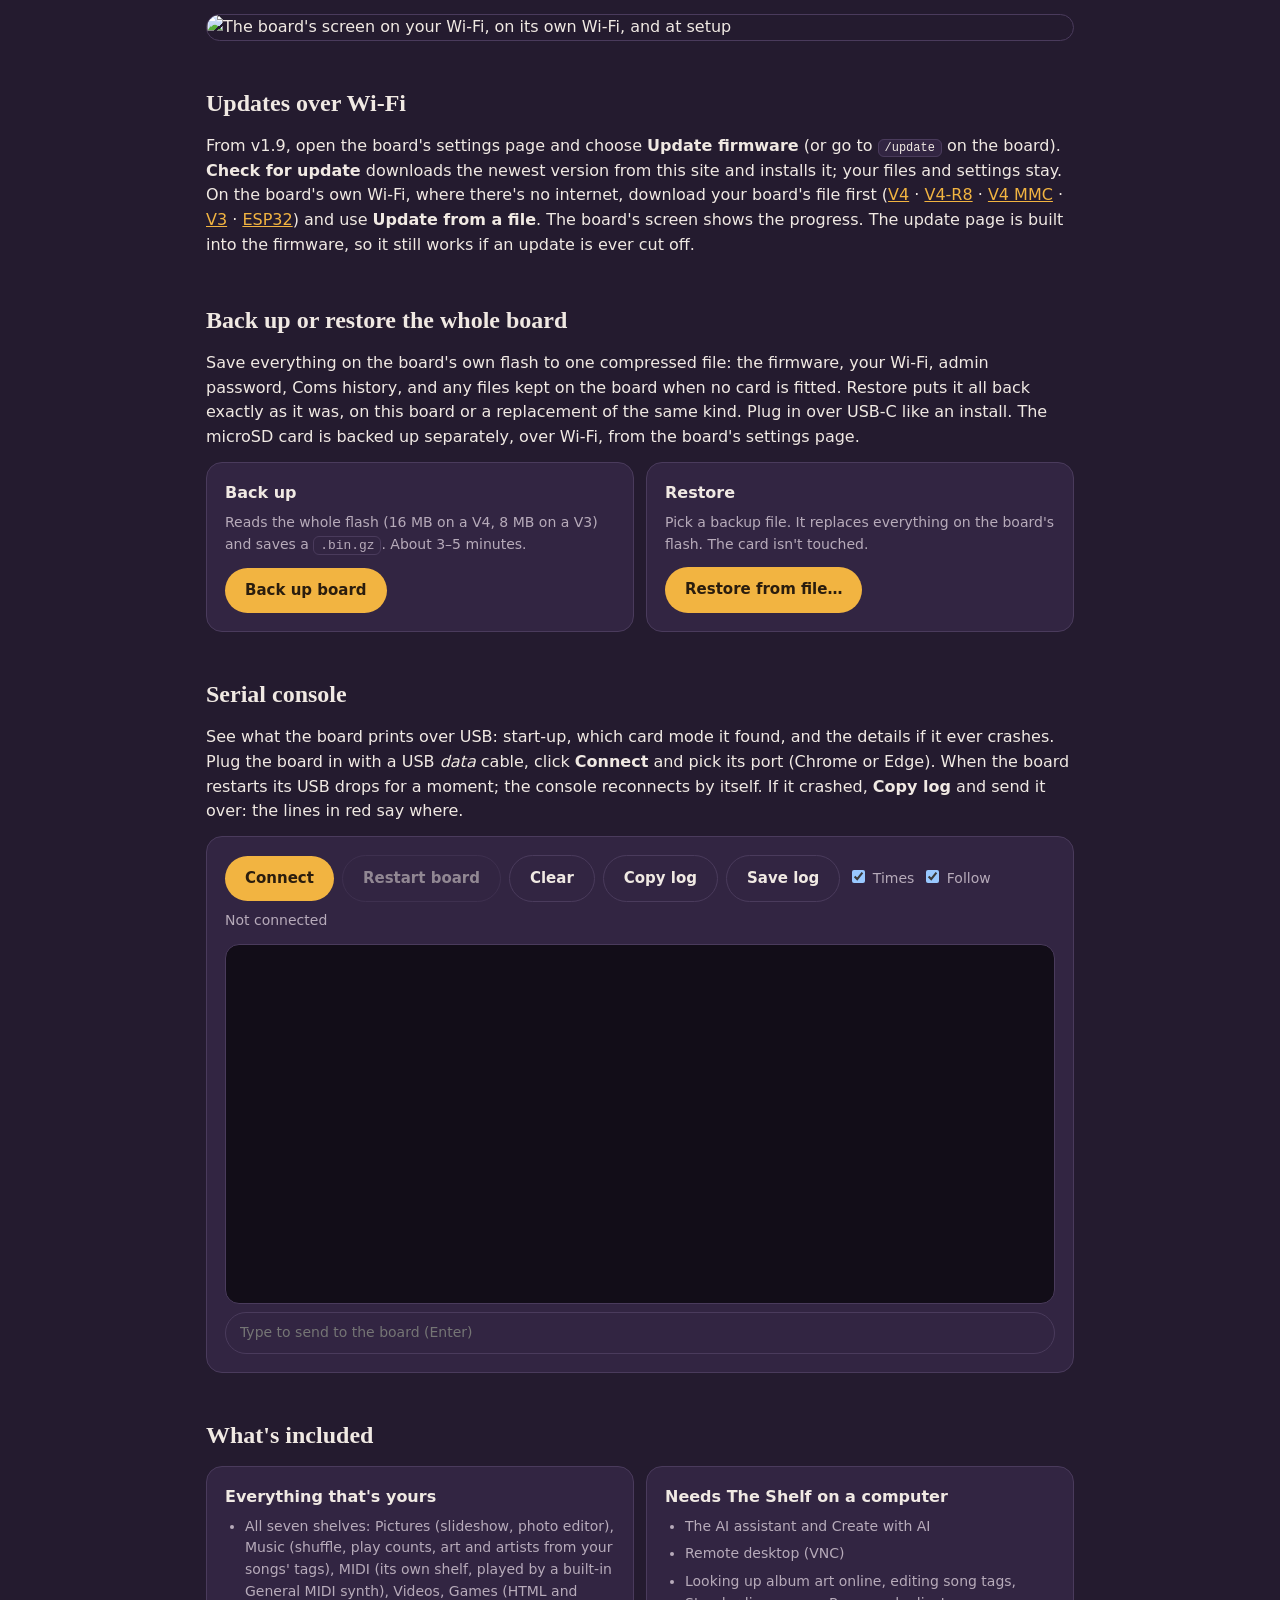
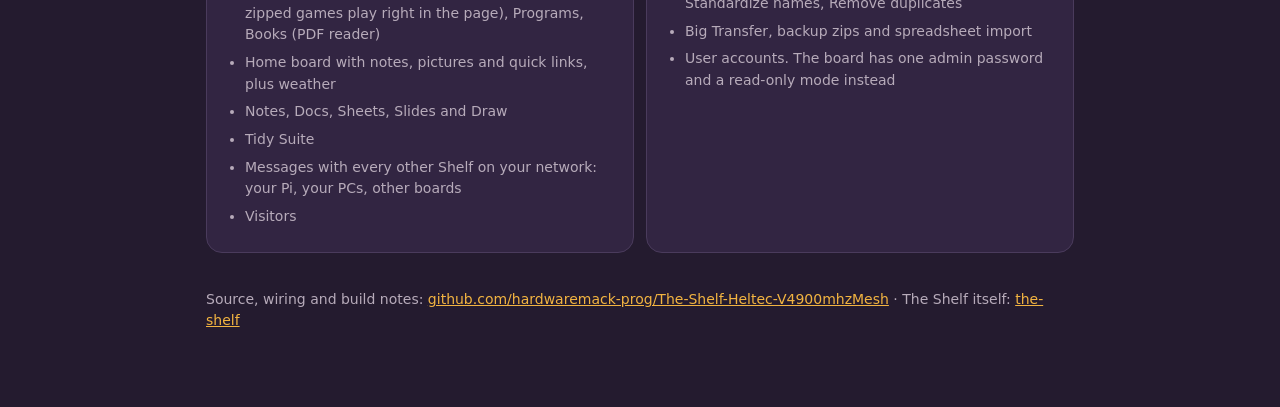
==== commit f5c65934: "Installer page: serial console Connect (Web Serial, 115200), restart the board, clear, copy/save the" ====
--- a/docs/index.html
+++ b/docs/index.html
@@ -41,6 +41,11 @@
 .fb-bar{height:8px;border-radius:999px;background:var(--divider);overflow:hidden;margin-bottom:8px}
 .fb-bar div{height:100%;width:0;background:var(--accent);transition:width .2s}
 .ver-pill{display:inline-block;margin:8px 0 0;padding:4px 12px;border-radius:999px;background:var(--surface);border:1px solid var(--divider);font-size:14px}.ver-pill b{color:var(--accent)}
+.con-out{height:360px;overflow:auto;margin:12px 0 0;padding:12px;background:#120d18;border:1px solid var(--divider);border-radius:14px;font:12.5px/1.45 ui-monospace,SFMono-Regular,Consolas,Menlo,monospace;color:#d8cfe0;white-space:pre-wrap;word-break:break-all}
+.con-out .t{color:#7d6f8c}.con-out .bad{color:#ff8f7a;font-weight:600}.con-out .good{color:#8fe3b0}.con-out .sys{color:var(--accent)}
+.con-bar{display:flex;flex-wrap:wrap;gap:8px;align-items:center}
+.btn.sec{background:transparent;color:var(--text);border:1px solid var(--divider)}
+.con-send{display:flex;gap:8px;margin-top:8px}.con-send input{flex:1;font:inherit;font-size:14px;background:var(--surface);color:var(--text);border:1px solid var(--divider);border-radius:999px;padding:9px 14px}
 </style>
 </head>
 <body>
@@ -197,6 +202,23 @@
     <div id="fbMsg" class="muted"></div>
   </div>
 
+
+  <h2 id="console">Serial console</h2>
+  <p>See what the board prints over USB: start-up, which card mode it found, and the details if it ever crashes. Plug the board in with a USB <i>data</i> cable, click <b>Connect</b> and pick its port (Chrome or Edge). When the board restarts its USB drops for a moment; the console reconnects by itself. If it crashed, <b>Copy log</b> and send it over: the lines in red say where.</p>
+  <div class="card">
+    <div class="con-bar">
+      <button class="btn" id="conConnect">Connect</button>
+      <button class="btn sec" id="conReset" disabled>Restart board</button>
+      <button class="btn sec" id="conClear">Clear</button>
+      <button class="btn sec" id="conCopy">Copy log</button>
+      <button class="btn sec" id="conSave">Save log</button>
+      <label class="muted"><input type="checkbox" id="conTime" checked> Times</label>
+      <label class="muted"><input type="checkbox" id="conFollow" checked> Follow</label>
+      <span class="muted" id="conState">Not connected</span>
+    </div>
+    <div class="con-out" id="conOut"></div>
+    <div class="con-send"><input id="conLine" placeholder="Type to send to the board (Enter)" disabled></div>
+  </div>
 
   <h2>What's included</h2>
   <div class="grid">
@@ -329,5 +351,68 @@
 fetch('ota/shelf-v4.json',{cache:'no-store'}).then(r=>r.json()).then(j=>{const e=document.getElementById('verPill');
   e.innerHTML='This flasher installs <b>The Shelf '+j.version+'</b> (every board: V4, V4-R8, V4 MMC, V3 and ESP32)';e.hidden=false;}).catch(()=>{});
 </script>
+<script>
+// ---- Serial console (Web Serial). Reconnects by itself when the board restarts (a V4's USB is
+// the chip's own, so it drops out on every restart or crash).
+(function(){
+  const $=id=>document.getElementById(id), out=$('conOut'), state=$('conState');
+  const BAD=/Guru Meditation|panic|abort\(\)|Backtrace|assert failed|Brownout|Stack canary|LoadProhibited|StoreProhibited|IllegalInstruction|InstrFetchProhibited|watchdog|WDT|CORRUPT HEAP|out of memory|Exception/i;
+  const GOOD=/microSD found|card writer|starting|Wi-Fi|ready/i;
+  let port=null, reader=null, want=false, lines=[], partial='', keepPort=null;
+  const MAX=20000;
+  if(!('serial' in navigator)){ $('conConnect').disabled=true; state.textContent='Open this page in Chrome or Edge on a computer to use the console.'; return; }
+  function stamp(){const d=new Date();return d.toTimeString().slice(0,8)+'.'+String(d.getMilliseconds()).padStart(3,'0')}
+  function add(text,cls){
+    const line={t:stamp(),text,cls:cls||(BAD.test(text)?'bad':GOOD.test(text)?'good':'')};
+    lines.push(line); if(lines.length>MAX) lines.splice(0,lines.length-MAX);
+    const div=document.createElement('div'); if(line.cls) div.className=line.cls;
+    if($('conTime').checked){const s=document.createElement('span');s.className='t';s.textContent=line.t+'  ';div.appendChild(s)}
+    div.appendChild(document.createTextNode(text)); out.appendChild(div);
+    while(out.childNodes.length>3000) out.removeChild(out.firstChild);
+    if($('conFollow').checked) out.scrollTop=out.scrollHeight;
+  }
+  const sys=t=>add('— '+t+' —','sys');
+  function setState(t){state.textContent=t}
+  async function open(p){
+    try{ await p.open({baudRate:115200}); }catch(e){ if(!/already open/i.test(e.message)){ sys("Couldn't open the port: "+e.message+' (close other tabs or the Arduino Serial Monitor using it)'); return false } }
+    port=p; keepPort=p; $('conReset').disabled=false; $('conLine').disabled=false; $('conConnect').textContent='Disconnect';
+    setState('Connected'); sys('connected');
+    readLoop(p); return true;
+  }
+  async function readLoop(p){
+    const dec=new TextDecoder();
+    try{
+      while(p.readable && want){
+        reader=p.readable.getReader();
+        try{ for(;;){ const {value,done}=await reader.read(); if(done) break;
+          partial+=dec.decode(value,{stream:true});
+          let i; while((i=partial.search(/\r?\n/))>=0){ add(partial.slice(0,i)); partial=partial.slice(partial[i]==='\r'?i+2:i+1) } }
+        } finally { reader.releaseLock(); reader=null }
+      }
+    }catch(e){ /* the board went away */ }
+    if(partial){add(partial);partial=''}
+    try{ await p.close() }catch(e){}
+    if(port===p){ port=null; $('conReset').disabled=true; $('conLine').disabled=true;
+      if(want){ setState('Board restarting… waiting for it to come back'); sys('USB dropped (restart or crash): waiting to reconnect'); }
+      else { setState('Not connected'); $('conConnect').textContent='Connect' } }
+  }
+  // the same board coming back after a restart
+  navigator.serial.addEventListener('connect', async e=>{ if(want && !port){ await new Promise(r=>setTimeout(r,300)); open(e.target) } });
+  $('conConnect').onclick=async()=>{
+    if(port||want&&!port){ want=false; if(reader) try{await reader.cancel()}catch(e){} ; if(!port){setState('Not connected');$('conConnect').textContent='Connect'} return }
+    let p; try{ p=await navigator.serial.requestPort() }catch(e){ return }
+    want=true; open(p);
+  };
+  $('conReset').onclick=async()=>{ if(!port) return; sys('restarting the board');
+    try{ await port.setSignals({dataTerminalReady:false,requestToSend:true}); await new Promise(r=>setTimeout(r,120)); await port.setSignals({requestToSend:false}) }catch(e){ sys("Couldn't restart it from here: press RST on the board") } };
+  $('conClear').onclick=()=>{ out.innerHTML=''; lines=[] };
+  const text=()=>lines.map(l=>($('conTime').checked?l.t+'  ':'')+l.text).join('\n');
+  $('conCopy').onclick=async()=>{ try{ await navigator.clipboard.writeText(text()); sys('log copied') }catch(e){ sys("Couldn't copy: use Save log") } };
+  $('conSave').onclick=()=>{ const a=document.createElement('a'); a.href=URL.createObjectURL(new Blob([text()],{type:'text/plain'}));
+    a.download='shelf-console-'+new Date().toISOString().slice(0,19).replace(/[:T]/g,'-')+'.txt'; a.click(); setTimeout(()=>URL.revokeObjectURL(a.href),5000) };
+  $('conLine').addEventListener('keydown',async e=>{ if(e.key!=='Enter'||!port||!port.writable) return;
+    const w=port.writable.getWriter(); try{ await w.write(new TextEncoder().encode(e.target.value+'\r\n')); add('> '+e.target.value,'sys'); e.target.value='' } finally { w.releaseLock() } });
+})();
+</script>
 </body>
 </html>
